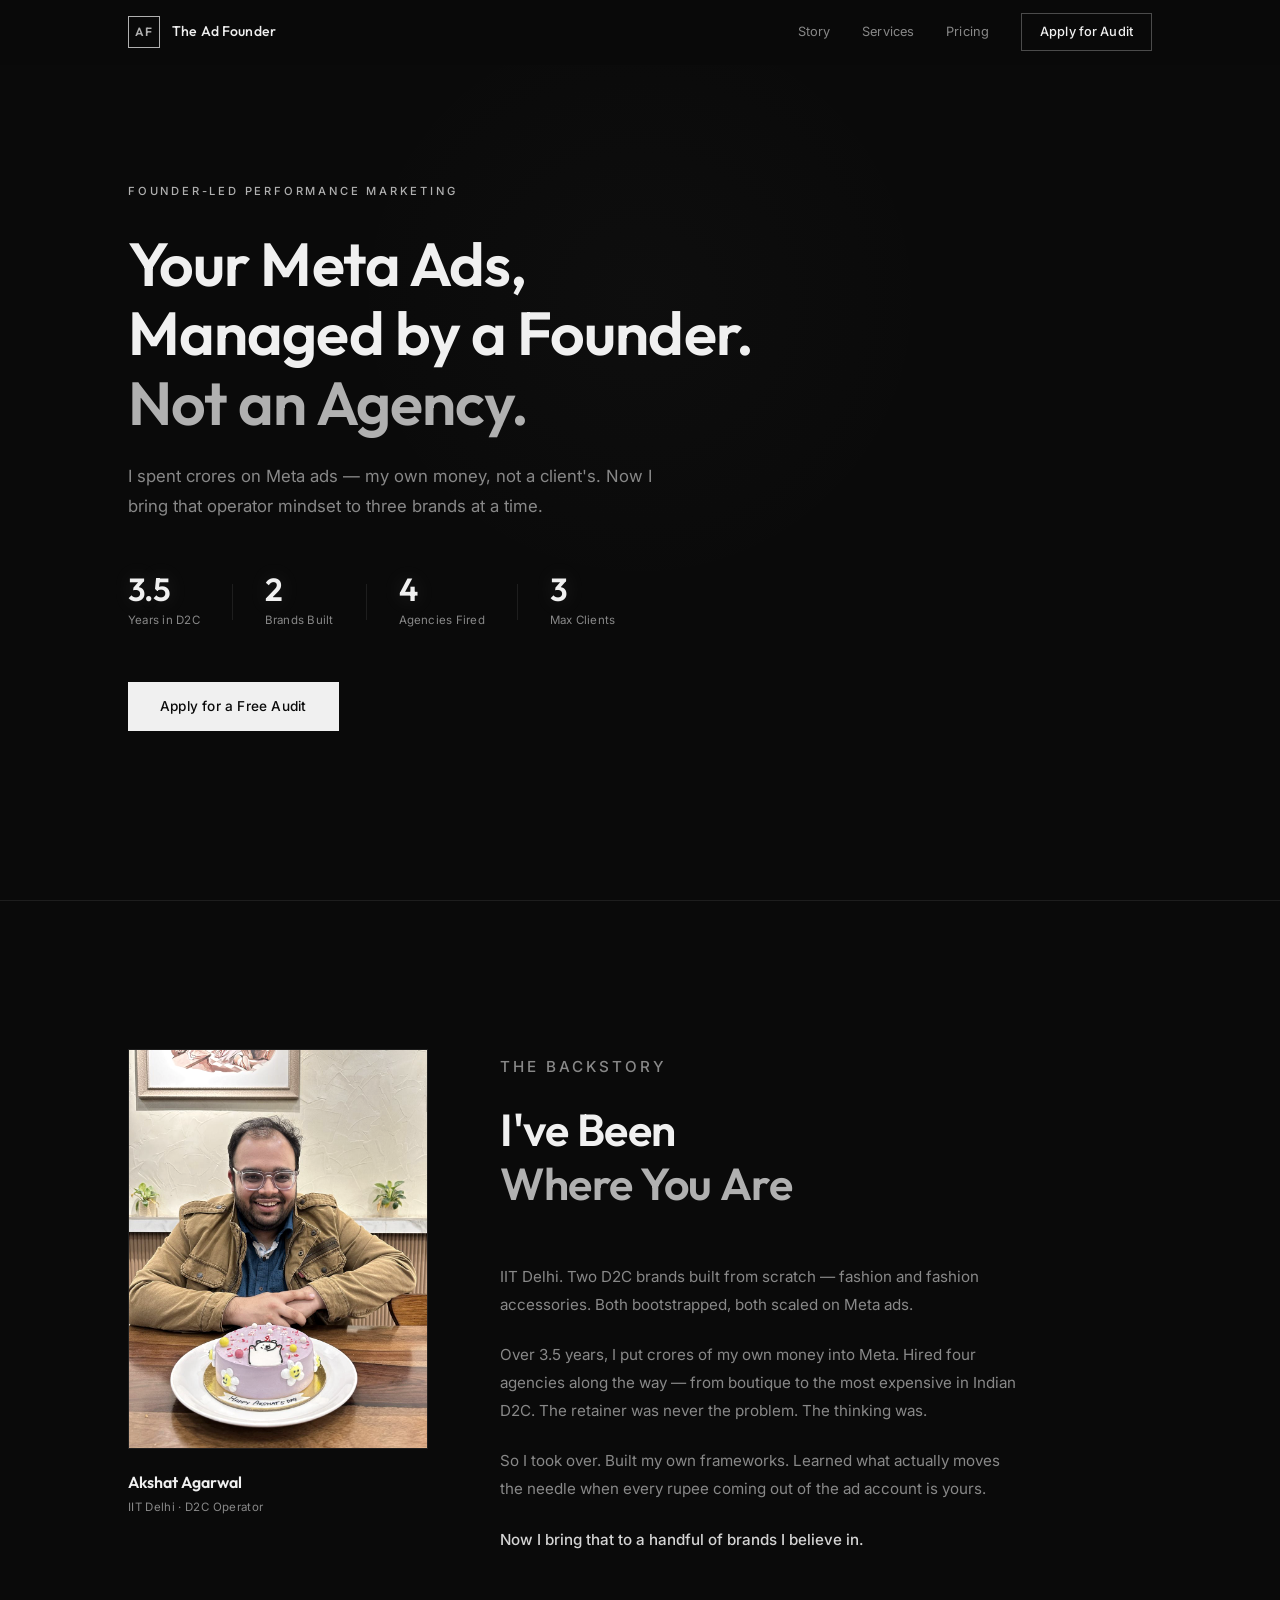
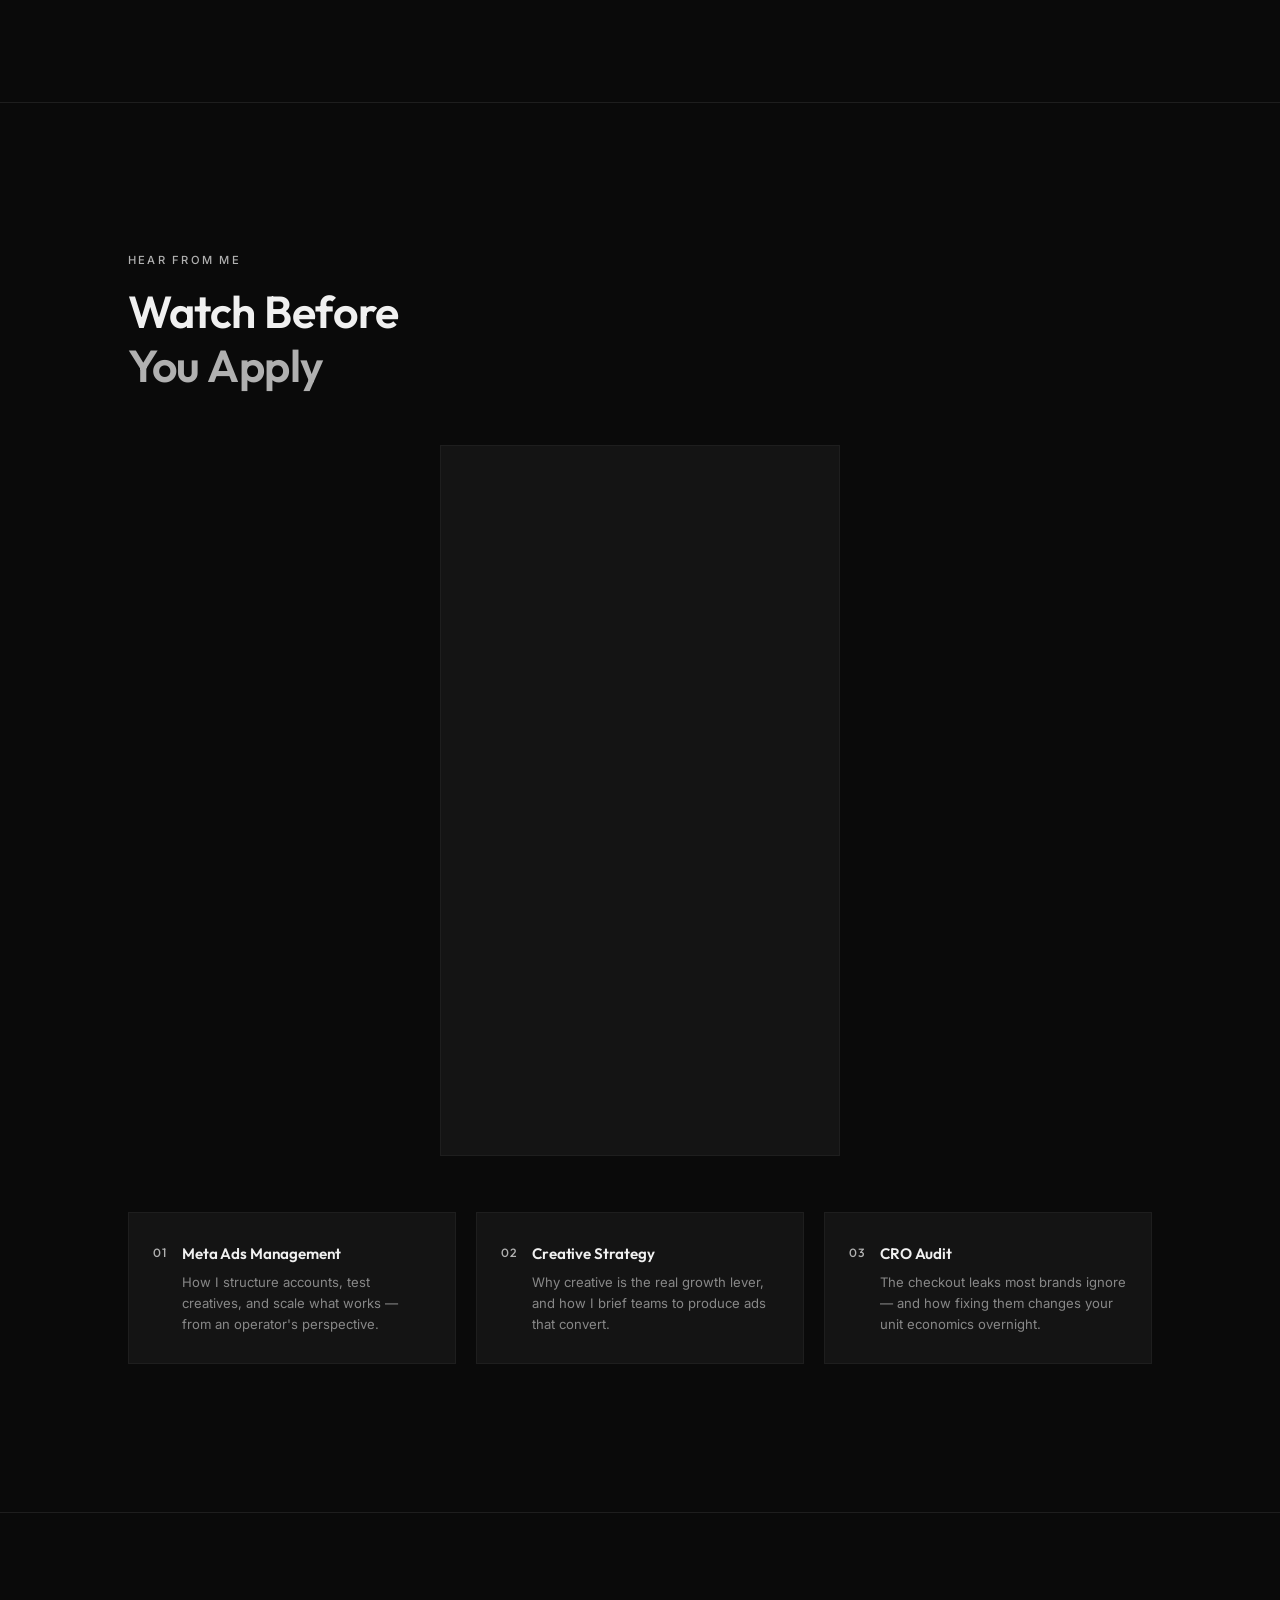
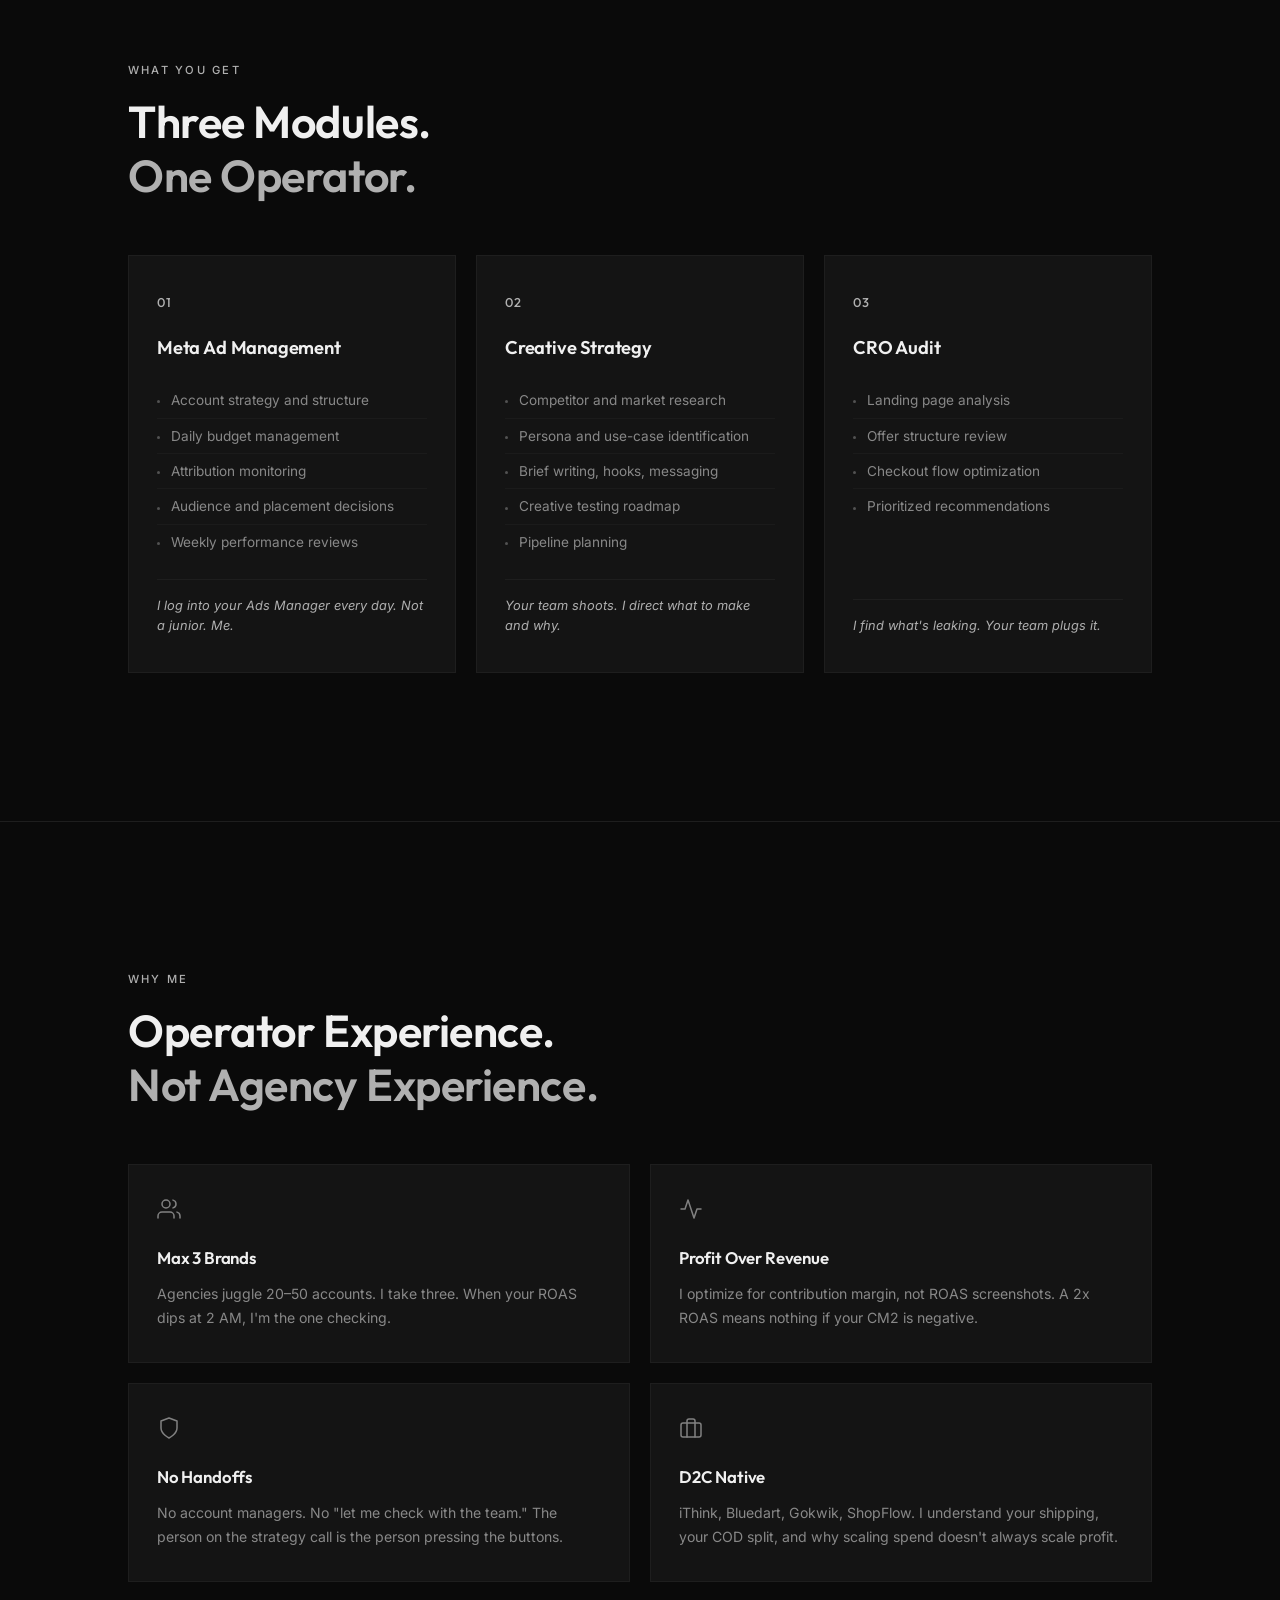
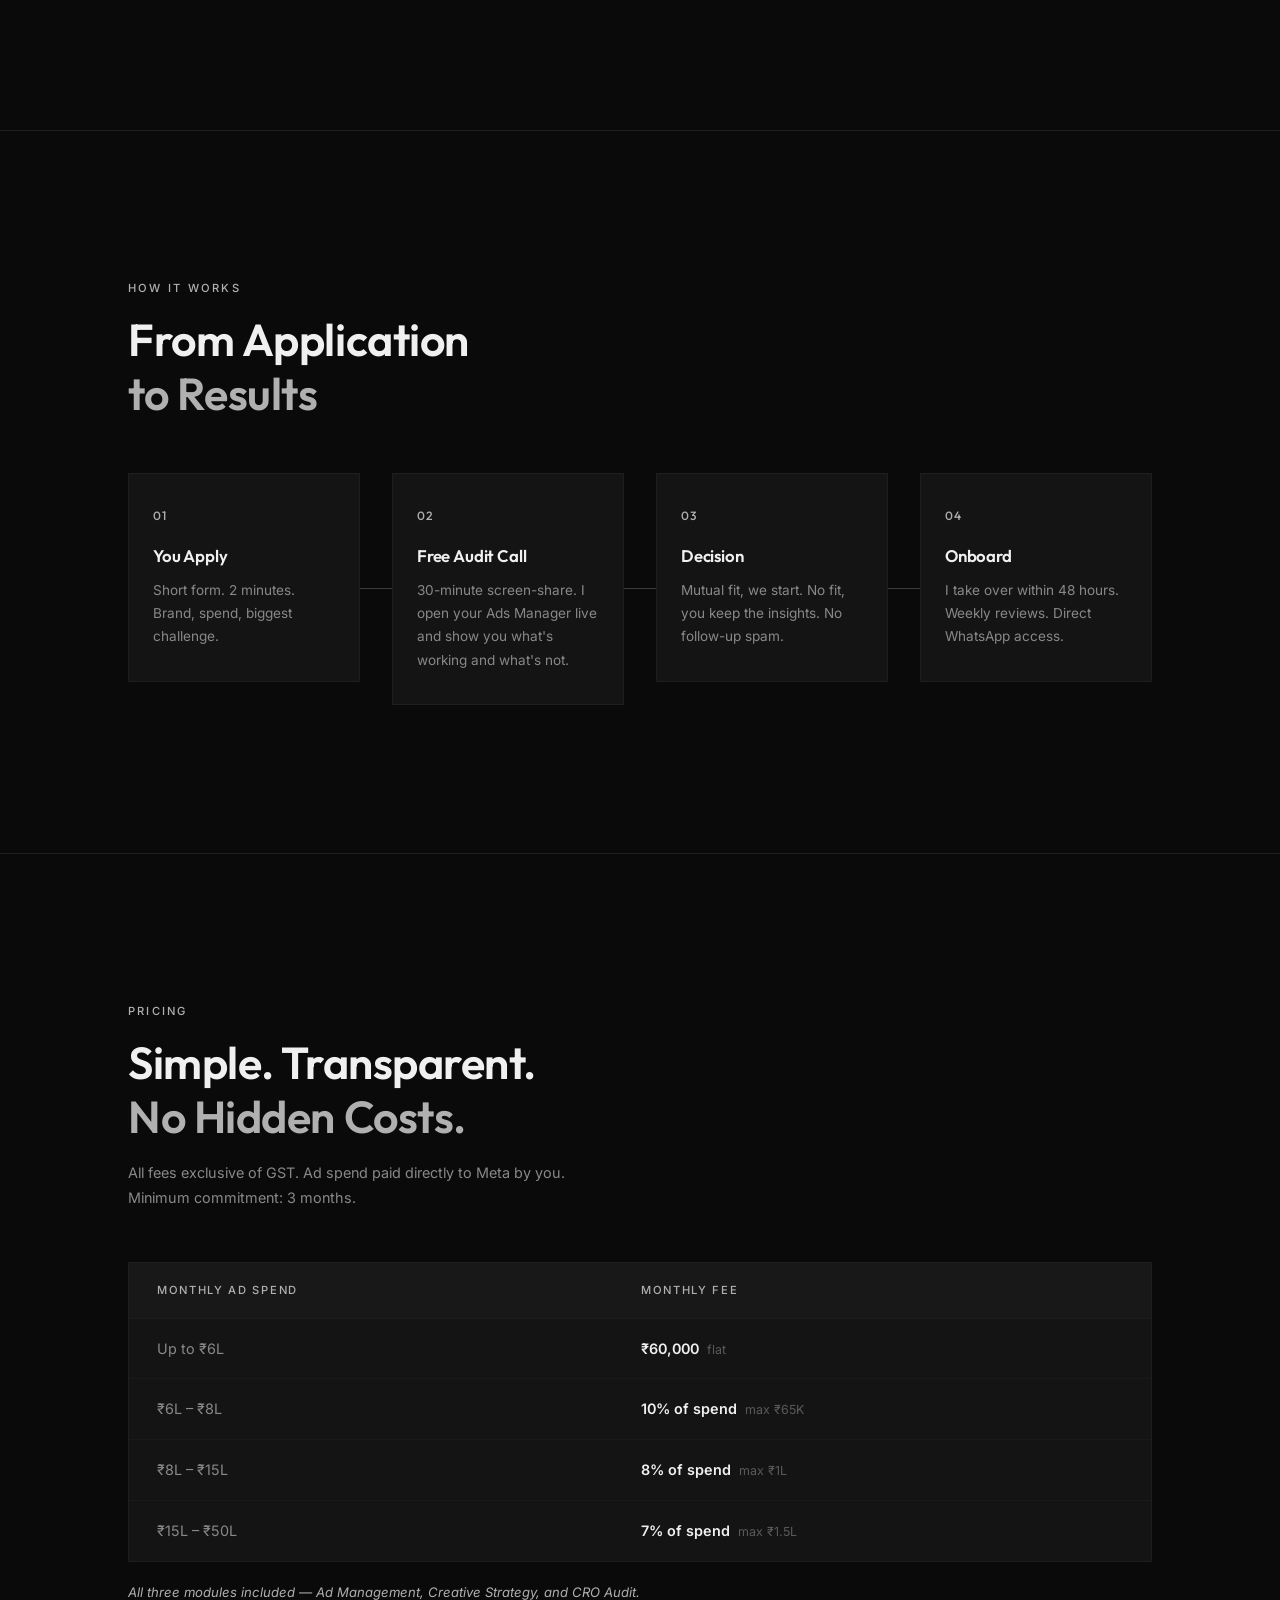
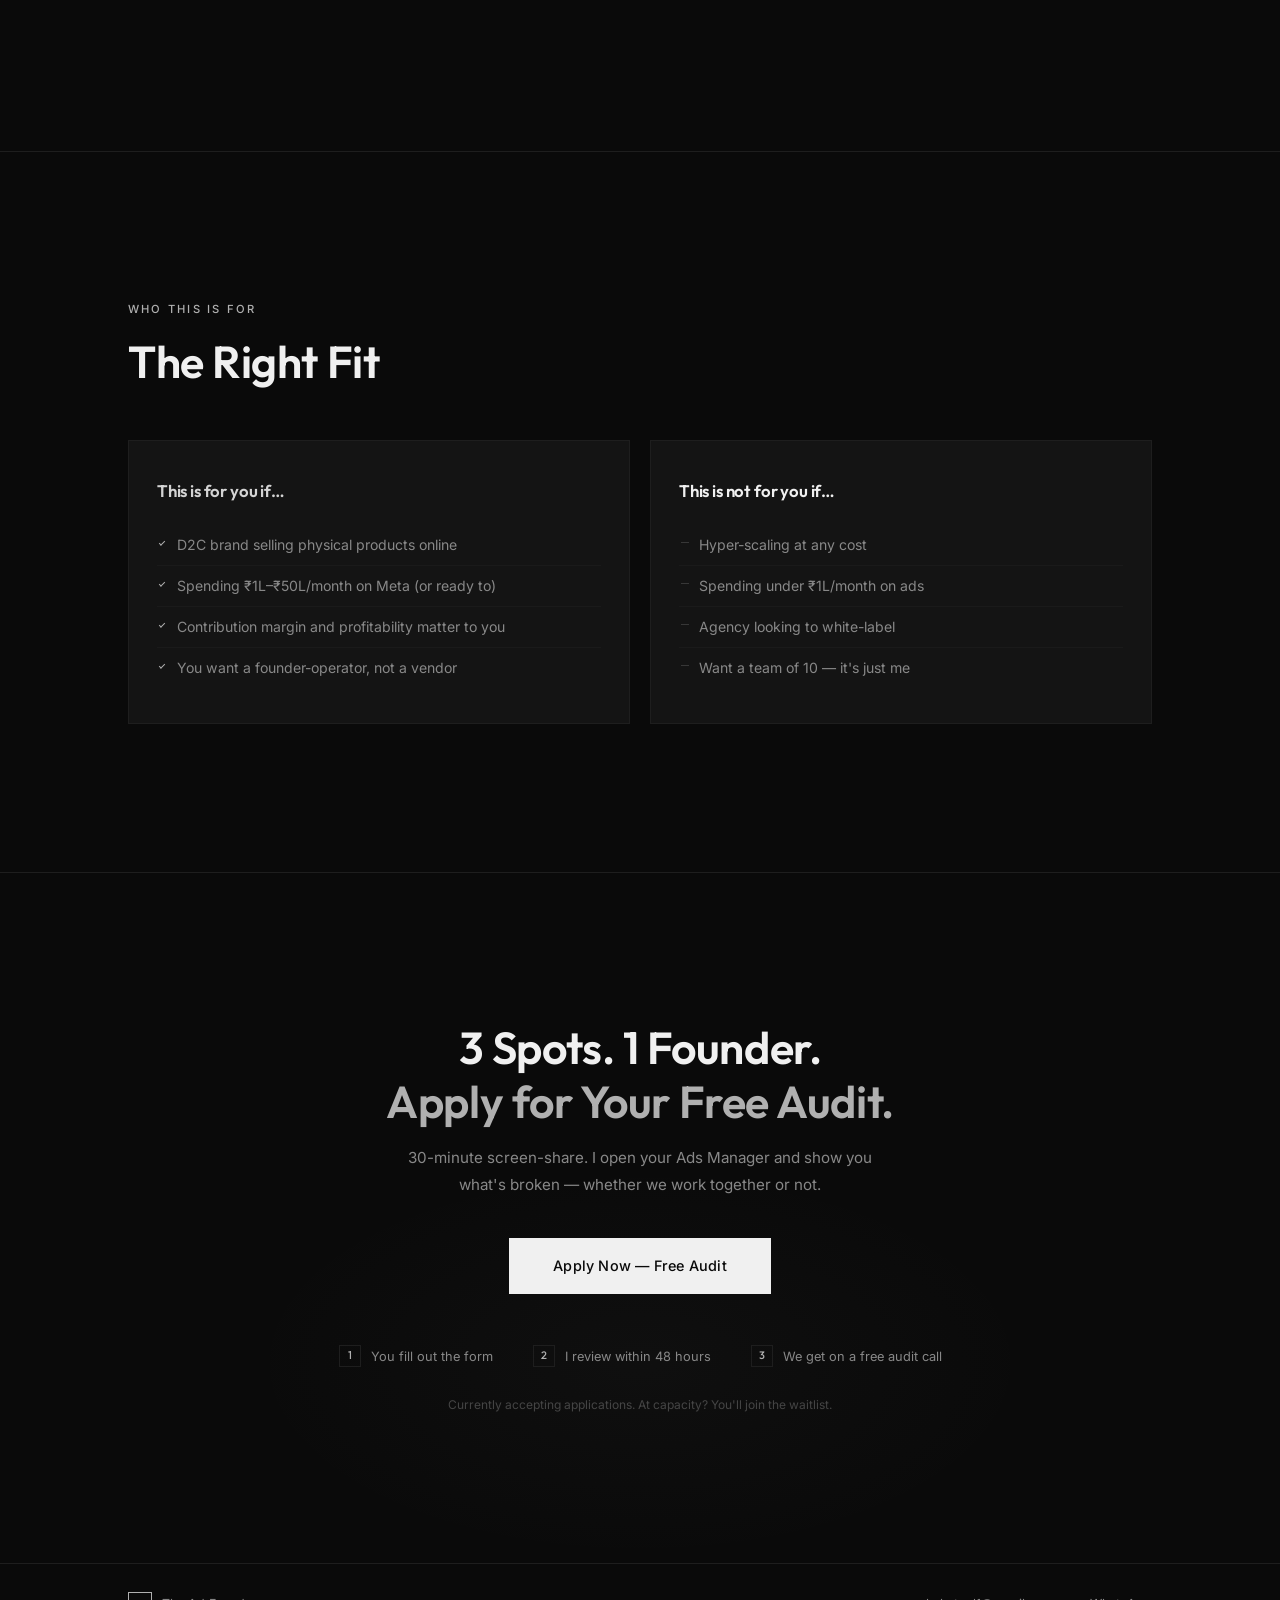
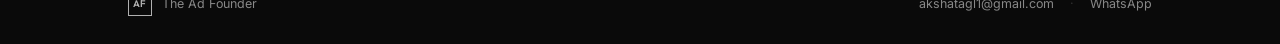
==== index.html @ 5507fa5b "Add founder video embed and move video section after founder story YouTube Shorts embed replaces pla" ====
<!DOCTYPE html>
<html lang="en">
<head>
    <meta charset="UTF-8">
    <meta name="viewport" content="width=device-width, initial-scale=1.0">
    <title>The Ad Founder — Founder-Led Performance Marketing</title>
    <meta name="description" content="Meta ads managed by a D2C founder who's spent crores of his own money — not an agency. Max 3 brands. Full attention.">
    <link rel="preconnect" href="https://fonts.googleapis.com">
    <link rel="preconnect" href="https://fonts.gstatic.com" crossorigin>
    <link href="https://fonts.googleapis.com/css2?family=Inter:wght@300;400;500;600;700&family=Outfit:wght@300;400;500;600;700&display=swap" rel="stylesheet">
    <link rel="stylesheet" href="style.css">
</head>
<body>

    <!-- Navigation -->
    <nav class="nav" id="nav">
        <div class="nav-container">
            <a href="#" class="nav-logo">
                <span class="logo-af">AF</span>
                <span class="logo-text">The Ad Founder</span>
            </a>
            <div class="nav-links" id="nav-links">
                <a href="#founder">Story</a>
                <a href="#services">Services</a>
                <a href="#pricing">Pricing</a>
                <a href="https://forms.gle/MNntNhFyDYdtLobb8" target="_blank" class="nav-cta">Apply for Audit</a>
            </div>
            <button class="nav-toggle" id="nav-toggle" aria-label="Toggle menu">
                <span></span>
                <span></span>
                <span></span>
            </button>
        </div>
    </nav>

    <!-- Hero -->
    <section class="hero">
        <div class="hero-container">
            <p class="hero-tag">Founder-Led Performance Marketing</p>
            <h1 class="hero-title">
                <span class="hero-line">Your Meta Ads,</span><br>
                <span class="hero-line">Managed by a Founder.</span><br>
                <span class="hero-line"><span class="text-silver">Not an Agency.</span></span>
            </h1>
            <p class="hero-sub">I spent crores on Meta ads — my own money, not a client's. Now I bring that operator mindset to three brands at a time.</p>
            <div class="hero-stats">
                <div class="stat">
                    <span class="stat-number">3.5</span>
                    <span class="stat-label">Years in D2C</span>
                </div>
                <div class="stat-divider"></div>
                <div class="stat">
                    <span class="stat-number">2</span>
                    <span class="stat-label">Brands Built</span>
                </div>
                <div class="stat-divider"></div>
                <div class="stat">
                    <span class="stat-number">4</span>
                    <span class="stat-label">Agencies Fired</span>
                </div>
                <div class="stat-divider"></div>
                <div class="stat">
                    <span class="stat-number">3</span>
                    <span class="stat-label">Max Clients</span>
                </div>
            </div>
            <a href="https://forms.gle/MNntNhFyDYdtLobb8" target="_blank" class="btn btn-primary">Apply for a Free Audit</a>
        </div>
    </section>

    <!-- Founder -->
    <section class="founder" id="founder">
        <div class="container">
            <div class="founder-grid">
                <div class="founder-photo-wrap">
                    <div class="founder-photo">
                        <img src="founder.jpg" alt="Akshat Agarwal — The Ad Founder">
                    </div>
                    <div class="founder-name-card">
                        <span class="founder-name">Akshat Agarwal</span>
                        <span class="founder-label">IIT Delhi &middot; D2C Operator</span>
                    </div>
                </div>
                <div class="founder-text">
                    <p class="section-tag">The Backstory</p>
                    <h2 class="section-title">I've Been<br><span class="text-silver">Where You Are</span></h2>
                    <p>IIT Delhi. Two D2C brands built from scratch — fashion and fashion accessories. Both bootstrapped, both scaled on Meta ads.</p>
                    <p>Over 3.5 years, I put crores of my own money into Meta. Hired four agencies along the way — from boutique to the most expensive in Indian D2C. The retainer was never the problem. The thinking was.</p>
                    <p>So I took over. Built my own frameworks. Learned what actually moves the needle when every rupee coming out of the ad account is yours.</p>
                    <p class="founder-closing">Now I bring that to a handful of brands I believe in.</p>
                </div>
            </div>
        </div>
    </section>

    <!-- Video -->
    <section class="video" id="video">
        <div class="container">
            <p class="section-tag">Hear From Me</p>
            <h2 class="section-title">Watch Before<br><span class="text-silver">You Apply</span></h2>
            <div class="video-wrap">
                <div class="video-embed">
                    <iframe src="https://www.youtube.com/embed/-I9a1yEEyqU" title="How I Manage Meta Ads for D2C Brands — The Ad Founder" frameborder="0" allow="accelerometer; autoplay; clipboard-write; encrypted-media; gyroscope; picture-in-picture" allowfullscreen></iframe>
                </div>
            </div>
            <div class="video-levers">
                <div class="video-lever">
                    <span class="video-lever-num">01</span>
                    <div>
                        <h3>Meta Ads Management</h3>
                        <p>How I structure accounts, test creatives, and scale what works — from an operator's perspective.</p>
                    </div>
                </div>
                <div class="video-lever">
                    <span class="video-lever-num">02</span>
                    <div>
                        <h3>Creative Strategy</h3>
                        <p>Why creative is the real growth lever, and how I brief teams to produce ads that convert.</p>
                    </div>
                </div>
                <div class="video-lever">
                    <span class="video-lever-num">03</span>
                    <div>
                        <h3>CRO Audit</h3>
                        <p>The checkout leaks most brands ignore — and how fixing them changes your unit economics overnight.</p>
                    </div>
                </div>
            </div>
        </div>
    </section>

    <!-- Services -->
    <section class="services" id="services">
        <div class="container">
            <p class="section-tag">What You Get</p>
            <h2 class="section-title">Three Modules.<br><span class="text-silver">One Operator.</span></h2>
            <div class="services-grid">
                <div class="service-card">
                    <div class="service-num">01</div>
                    <h3 class="service-title">Meta Ad Management</h3>
                    <ul class="service-list">
                        <li>Account strategy and structure</li>
                        <li>Daily budget management</li>
                        <li>Attribution monitoring</li>
                        <li>Audience and placement decisions</li>
                        <li>Weekly performance reviews</li>
                    </ul>
                    <p class="service-note">I log into your Ads Manager every day. Not a junior. Me.</p>
                </div>
                <div class="service-card">
                    <div class="service-num">02</div>
                    <h3 class="service-title">Creative Strategy</h3>
                    <ul class="service-list">
                        <li>Competitor and market research</li>
                        <li>Persona and use-case identification</li>
                        <li>Brief writing, hooks, messaging</li>
                        <li>Creative testing roadmap</li>
                        <li>Pipeline planning</li>
                    </ul>
                    <p class="service-note">Your team shoots. I direct what to make and why.</p>
                </div>
                <div class="service-card">
                    <div class="service-num">03</div>
                    <h3 class="service-title">CRO Audit</h3>
                    <ul class="service-list">
                        <li>Landing page analysis</li>
                        <li>Offer structure review</li>
                        <li>Checkout flow optimization</li>
                        <li>Prioritized recommendations</li>
                    </ul>
                    <p class="service-note">I find what's leaking. Your team plugs it.</p>
                </div>
            </div>
        </div>
    </section>

    <!-- Why Me -->
    <section class="why" id="why">
        <div class="container">
            <p class="section-tag">Why Me</p>
            <h2 class="section-title">Operator Experience.<br><span class="text-silver">Not Agency Experience.</span></h2>
            <div class="why-grid">
                <div class="why-card">
                    <div class="why-icon">
                        <svg width="24" height="24" viewBox="0 0 24 24" fill="none" stroke="currentColor" stroke-width="1.5" stroke-linecap="round" stroke-linejoin="round"><path d="M17 21v-2a4 4 0 0 0-4-4H5a4 4 0 0 0-4 4v2"/><circle cx="9" cy="7" r="4"/><path d="M23 21v-2a4 4 0 0 0-3-3.87"/><path d="M16 3.13a4 4 0 0 1 0 7.75"/></svg>
                    </div>
                    <h3>Max 3 Brands</h3>
                    <p>Agencies juggle 20&ndash;50 accounts. I take three. When your ROAS dips at 2 AM, I'm the one checking.</p>
                </div>
                <div class="why-card">
                    <div class="why-icon">
                        <svg width="24" height="24" viewBox="0 0 24 24" fill="none" stroke="currentColor" stroke-width="1.5" stroke-linecap="round" stroke-linejoin="round"><polyline points="22 12 18 12 15 21 9 3 6 12 2 12"/></svg>
                    </div>
                    <h3>Profit Over Revenue</h3>
                    <p>I optimize for contribution margin, not ROAS screenshots. A 2x ROAS means nothing if your CM2 is negative.</p>
                </div>
                <div class="why-card">
                    <div class="why-icon">
                        <svg width="24" height="24" viewBox="0 0 24 24" fill="none" stroke="currentColor" stroke-width="1.5" stroke-linecap="round" stroke-linejoin="round"><path d="M12 22s8-4 8-10V5l-8-3-8 3v7c0 6 8 10 8 10z"/></svg>
                    </div>
                    <h3>No Handoffs</h3>
                    <p>No account managers. No "let me check with the team." The person on the strategy call is the person pressing the buttons.</p>
                </div>
                <div class="why-card">
                    <div class="why-icon">
                        <svg width="24" height="24" viewBox="0 0 24 24" fill="none" stroke="currentColor" stroke-width="1.5" stroke-linecap="round" stroke-linejoin="round"><rect x="2" y="7" width="20" height="14" rx="2" ry="2"/><path d="M16 21V5a2 2 0 0 0-2-2h-4a2 2 0 0 0-2 2v16"/></svg>
                    </div>
                    <h3>D2C Native</h3>
                    <p>iThink, Bluedart, Gokwik, ShopFlow. I understand your shipping, your COD split, and why scaling spend doesn't always scale profit.</p>
                </div>
            </div>
        </div>
    </section>

    <!-- Process -->
    <section class="process" id="process">
        <div class="container">
            <p class="section-tag">How It Works</p>
            <h2 class="section-title">From Application<br><span class="text-silver">to Results</span></h2>
            <div class="process-grid">
                <div class="process-step">
                    <div class="process-num">01</div>
                    <h3>You Apply</h3>
                    <p>Short form. 2 minutes. Brand, spend, biggest challenge.</p>
                </div>
                <div class="process-connector"></div>
                <div class="process-step">
                    <div class="process-num">02</div>
                    <h3>Free Audit Call</h3>
                    <p>30-minute screen-share. I open your Ads Manager live and show you what's working and what's not.</p>
                </div>
                <div class="process-connector"></div>
                <div class="process-step">
                    <div class="process-num">03</div>
                    <h3>Decision</h3>
                    <p>Mutual fit, we start. No fit, you keep the insights. No follow-up spam.</p>
                </div>
                <div class="process-connector"></div>
                <div class="process-step">
                    <div class="process-num">04</div>
                    <h3>Onboard</h3>
                    <p>I take over within 48 hours. Weekly reviews. Direct WhatsApp access.</p>
                </div>
            </div>
        </div>
    </section>

    <!-- Pricing -->
    <section class="pricing" id="pricing">
        <div class="container">
            <p class="section-tag">Pricing</p>
            <h2 class="section-title">Simple. Transparent.<br><span class="text-silver">No Hidden Costs.</span></h2>
            <p class="pricing-sub">All fees exclusive of GST. Ad spend paid directly to Meta by you.<br>Minimum commitment: 3 months.</p>
            <div class="pricing-table-wrap">
                <table class="pricing-table">
                    <thead>
                        <tr>
                            <th>Monthly Ad Spend</th>
                            <th>Monthly Fee</th>
                        </tr>
                    </thead>
                    <tbody>
                        <tr>
                            <td>Up to &#8377;6L</td>
                            <td><strong>&#8377;60,000</strong> <span class="fee-note">flat</span></td>
                        </tr>
                        <tr>
                            <td>&#8377;6L &ndash; &#8377;8L</td>
                            <td><strong>10% of spend</strong> <span class="fee-note">max &#8377;65K</span></td>
                        </tr>
                        <tr>
                            <td>&#8377;8L &ndash; &#8377;15L</td>
                            <td><strong>8% of spend</strong> <span class="fee-note">max &#8377;1L</span></td>
                        </tr>
                        <tr>
                            <td>&#8377;15L &ndash; &#8377;50L</td>
                            <td><strong>7% of spend</strong> <span class="fee-note">max &#8377;1.5L</span></td>
                        </tr>
                    </tbody>
                </table>
            </div>
            <p class="pricing-includes">All three modules included — Ad Management, Creative Strategy, and CRO Audit.</p>
        </div>
    </section>

    <!-- Fit -->
    <section class="fit" id="fit">
        <div class="container">
            <p class="section-tag">Who This Is For</p>
            <h2 class="section-title">The Right Fit</h2>
            <div class="fit-grid">
                <div class="fit-col fit-yes">
                    <h3 class="fit-heading">This is for you if&hellip;</h3>
                    <ul>
                        <li>D2C brand selling physical products online</li>
                        <li>Spending &#8377;1L&ndash;&#8377;50L/month on Meta (or ready to)</li>
                        <li>Contribution margin and profitability matter to you</li>
                        <li>You want a founder-operator, not a vendor</li>
                    </ul>
                </div>
                <div class="fit-col fit-no">
                    <h3 class="fit-heading">This is not for you if&hellip;</h3>
                    <ul>
                        <li>Hyper-scaling at any cost</li>
                        <li>Spending under &#8377;1L/month on ads</li>
                        <li>Agency looking to white-label</li>
                        <li>Want a team of 10 — it's just me</li>
                    </ul>
                </div>
            </div>
        </div>
    </section>

    <!-- CTA -->
    <section class="cta" id="cta">
        <div class="container">
            <h2 class="cta-title">3 Spots. 1 Founder.<br><span class="text-silver">Apply for Your Free Audit.</span></h2>
            <p class="cta-sub">30-minute screen-share. I open your Ads Manager and show you what's broken — whether we work together or not.</p>
            <a href="https://forms.gle/MNntNhFyDYdtLobb8" target="_blank" class="btn btn-primary btn-large" id="form-link">Apply Now — Free Audit</a>
            <div class="cta-steps">
                <div class="cta-step">
                    <span class="cta-step-num">1</span>
                    <span>You fill out the form</span>
                </div>
                <div class="cta-step">
                    <span class="cta-step-num">2</span>
                    <span>I review within 48 hours</span>
                </div>
                <div class="cta-step">
                    <span class="cta-step-num">3</span>
                    <span>We get on a free audit call</span>
                </div>
            </div>
            <p class="cta-note">Currently accepting applications. At capacity? You'll join the waitlist.</p>
        </div>
    </section>

    <!-- Footer -->
    <footer class="footer">
        <div class="container footer-inner">
            <div class="footer-left">
                <span class="logo-af logo-af-sm">AF</span>
                <span class="footer-brand">The Ad Founder</span>
            </div>
            <div class="footer-right">
                <a href="mailto:akshatagl1@gmail.com">akshatagl1@gmail.com</a>
                <span class="footer-divider">&middot;</span>
                <a href="https://wa.me/919910093404">WhatsApp</a>
            </div>
        </div>
    </footer>

    <script src="script.js"></script>
</body>
</html>
---- style.css ----
/* ===== RESET & BASE ===== */
*, *::before, *::after {
    margin: 0;
    padding: 0;
    box-sizing: border-box;
}

:root {
    --black: #0a0a0a;
    --black-light: #111111;
    --black-card: #141414;
    --black-border: #1e1e1e;
    --silver: #b0b0b0;
    --silver-light: #d4d4d4;
    --white: #f0f0f0;
    --white-muted: #888888;
    --font-body: 'Inter', -apple-system, BlinkMacSystemFont, sans-serif;
    --font-display: 'Outfit', 'Inter', sans-serif;
}

html {
    scroll-behavior: smooth;
    -webkit-font-smoothing: antialiased;
    -moz-osx-font-smoothing: grayscale;
    overflow-x: hidden;
}

body {
    font-family: var(--font-body);
    background: var(--black);
    color: var(--white);
    line-height: 1.65;
    overflow-x: hidden;
}

a {
    color: inherit;
    text-decoration: none;
}

ul {
    list-style: none;
}

img {
    max-width: 100%;
    display: block;
}

.container {
    max-width: 1080px;
    margin: 0 auto;
    padding: 0 28px;
}

.text-silver {
    color: var(--silver);
}

/* ===== TYPOGRAPHY ===== */
.section-tag {
    font-family: var(--font-body);
    font-size: 0.7rem;
    font-weight: 500;
    letter-spacing: 0.2em;
    text-transform: uppercase;
    color: var(--silver);
    margin-bottom: 16px;
}

.section-title {
    font-family: var(--font-display);
    font-size: clamp(1.85rem, 4.5vw, 2.8rem);
    font-weight: 600;
    line-height: 1.2;
    letter-spacing: -0.01em;
    margin-bottom: 52px;
    color: var(--white);
    overflow-wrap: break-word;
}

.section-title br {
    display: none;
}

@media (min-width: 769px) {
    .section-title br {
        display: block;
    }
}

/* ===== NAVIGATION ===== */
.nav {
    position: fixed;
    top: 0;
    left: 0;
    right: 0;
    z-index: 1000;
    background: rgba(10, 10, 10, 0.85);
    backdrop-filter: blur(24px);
    -webkit-backdrop-filter: blur(24px);
    border-bottom: 1px solid transparent;
    transition: border-color 0.3s ease;
}

.nav.scrolled {
    border-bottom-color: var(--black-border);
}

.nav-container {
    max-width: 1080px;
    margin: 0 auto;
    padding: 0 28px;
    height: 64px;
    display: flex;
    align-items: center;
    justify-content: space-between;
}

.nav-logo {
    display: flex;
    align-items: center;
    gap: 12px;
}

.logo-af {
    display: inline-flex;
    align-items: center;
    justify-content: center;
    width: 32px;
    height: 32px;
    border: 1px solid var(--silver);
    font-family: var(--font-display);
    font-size: 0.75rem;
    font-weight: 600;
    letter-spacing: 0.05em;
    color: var(--silver);
}

.logo-text {
    font-family: var(--font-display);
    font-size: 0.88rem;
    font-weight: 500;
    letter-spacing: 0.01em;
    color: var(--white);
}

.nav-links {
    display: flex;
    align-items: center;
    gap: 32px;
}

.nav-links a {
    font-size: 0.8rem;
    font-weight: 400;
    color: var(--white-muted);
    transition: color 0.2s ease;
    letter-spacing: 0.01em;
}

.nav-links a:hover {
    color: var(--white);
}

.nav-cta {
    padding: 7px 18px !important;
    border: 1px solid rgba(176, 176, 176, 0.4);
    color: var(--white) !important;
    font-weight: 500 !important;
    transition: all 0.2s ease !important;
}

.nav-cta:hover {
    background: var(--white);
    color: var(--black) !important;
    border-color: var(--white) !important;
}

.nav-toggle {
    display: none;
    flex-direction: column;
    gap: 5px;
    background: none;
    border: none;
    cursor: pointer;
    padding: 4px;
}

.nav-toggle span {
    display: block;
    width: 20px;
    height: 1.5px;
    background: var(--white);
    transition: all 0.3s ease;
}

/* ===== HERO ===== */
.hero {
    min-height: 100vh;
    display: flex;
    align-items: center;
    padding: 120px 0 100px;
    position: relative;
}

.hero::before {
    content: '';
    position: absolute;
    top: 0;
    left: 50%;
    transform: translateX(-50%);
    width: 600px;
    height: 600px;
    background: radial-gradient(circle, rgba(176, 176, 176, 0.025) 0%, transparent 70%);
    pointer-events: none;
}

.hero::after {
    content: '';
    position: absolute;
    top: var(--glow-y, -200px);
    left: var(--glow-x, -200px);
    width: 400px;
    height: 400px;
    background: radial-gradient(circle, rgba(176, 176, 176, 0.04) 0%, transparent 60%);
    transform: translate(-50%, -50%);
    pointer-events: none;
    transition: opacity 0.3s ease;
    opacity: 0.6;
}

.hero-container {
    width: 100%;
    max-width: 1080px;
    margin: 0 auto;
    padding: 0 28px;
}

.hero-tag {
    font-family: var(--font-body);
    font-size: 0.7rem;
    font-weight: 500;
    letter-spacing: 0.25em;
    text-transform: uppercase;
    color: var(--silver);
    margin-bottom: 28px;
}

.hero-title {
    font-family: var(--font-display);
    font-size: clamp(2.2rem, 5.5vw, 3.8rem);
    font-weight: 600;
    line-height: 1.15;
    letter-spacing: -0.015em;
    margin-bottom: 24px;
    color: var(--white);
    overflow-wrap: break-word;
}

.hero-title br {
    display: none;
}

@media (min-width: 769px) {
    .hero-title br {
        display: block;
    }
}

.hero-sub {
    font-size: 1.05rem;
    line-height: 1.75;
    color: var(--white-muted);
    max-width: 540px;
    width: 100%;
    margin-bottom: 52px;
    overflow-wrap: break-word;
}

.hero-stats {
    display: flex;
    align-items: center;
    gap: 32px;
    margin-bottom: 52px;
    flex-wrap: wrap;
}

.stat {
    display: flex;
    flex-direction: column;
}

.stat-number {
    font-family: var(--font-display);
    font-size: 2rem;
    font-weight: 600;
    color: var(--silver-light);
    line-height: 1;
    letter-spacing: -0.02em;
}

.stat-label {
    font-size: 0.72rem;
    color: var(--white-muted);
    margin-top: 6px;
    letter-spacing: 0.02em;
}

.stat-divider {
    width: 1px;
    height: 36px;
    background: var(--black-border);
}

/* ===== BUTTONS ===== */
.btn {
    display: inline-block;
    font-family: var(--font-body);
    font-size: 0.85rem;
    font-weight: 500;
    letter-spacing: 0.015em;
    cursor: pointer;
    transition: all 0.25s ease;
}

.btn-primary {
    padding: 13px 32px;
    background: var(--white);
    color: var(--black);
    border: none;
}

.btn-primary:hover {
    background: var(--silver-light);
    transform: translateY(-1px);
}

.btn-large {
    padding: 16px 44px;
    font-size: 0.9rem;
}

/* ===== FOUNDER ===== */
.founder {
    padding: 148px 0;
    border-top: 1px solid var(--black-border);
}

.founder-grid {
    display: grid;
    grid-template-columns: 300px 1fr;
    gap: 72px;
    align-items: start;
}

.founder-photo-wrap {
    position: sticky;
    top: 96px;
}

.founder-photo {
    width: 100%;
    aspect-ratio: 3 / 4;
    overflow: hidden;
    border: 1px solid var(--black-border);
    background: var(--black-card);
}

.founder-photo img {
    width: 100%;
    height: 100%;
    object-fit: cover;
    object-position: center top;
    filter: grayscale(30%) contrast(1.05);
}

.founder-name-card {
    margin-top: 20px;
    display: flex;
    flex-direction: column;
    gap: 3px;
}

.founder-name {
    font-family: var(--font-display);
    font-size: 1rem;
    font-weight: 600;
    color: var(--white);
}

.founder-label {
    font-size: 0.72rem;
    color: var(--white-muted);
    letter-spacing: 0.03em;
}

.founder-text {
    padding-top: 4px;
}

.founder-text p {
    font-size: 0.95rem;
    color: var(--white-muted);
    line-height: 1.85;
    margin-bottom: 22px;
    max-width: 520px;
}

.founder-text p:last-of-type {
    margin-bottom: 0;
}

.founder-closing {
    color: var(--silver-light) !important;
    font-weight: 500;
}

/* ===== SERVICES ===== */
.services {
    padding: 148px 0;
    border-top: 1px solid var(--black-border);
}

.services-grid {
    display: grid;
    grid-template-columns: repeat(3, 1fr);
    gap: 20px;
}

.service-card {
    padding: 36px 28px;
    border: 1px solid var(--black-border);
    background: var(--black-card);
    transition: border-color 0.3s ease;
    display: flex;
    flex-direction: column;
}

.service-card:hover {
    border-color: rgba(176, 176, 176, 0.2);
}

.service-num {
    font-family: var(--font-display);
    font-size: 0.8rem;
    font-weight: 500;
    color: var(--silver);
    margin-bottom: 20px;
    letter-spacing: 0.05em;
}

.service-title {
    font-family: var(--font-display);
    font-size: 1.15rem;
    font-weight: 600;
    margin-bottom: 20px;
    color: var(--white);
    letter-spacing: -0.01em;
}

.service-list {
    flex: 1;
    margin-bottom: 20px;
}

.service-list li {
    font-size: 0.85rem;
    color: var(--white-muted);
    padding: 7px 0;
    border-bottom: 1px solid rgba(255, 255, 255, 0.03);
    padding-left: 14px;
    position: relative;
    line-height: 1.5;
}

.service-list li::before {
    content: '';
    position: absolute;
    left: 0;
    top: 50%;
    width: 3px;
    height: 3px;
    border-radius: 50%;
    background: var(--silver);
    opacity: 0.4;
}

.service-list li:last-child {
    border-bottom: none;
}

.service-note {
    font-size: 0.8rem;
    color: var(--silver);
    font-style: italic;
    padding-top: 16px;
    border-top: 1px solid var(--black-border);
    line-height: 1.55;
}

/* ===== WHY ME ===== */
.why {
    padding: 148px 0;
    border-top: 1px solid var(--black-border);
}

.why-grid {
    display: grid;
    grid-template-columns: 1fr 1fr;
    gap: 20px;
}

.why-card {
    padding: 32px 28px;
    border: 1px solid var(--black-border);
    background: var(--black-card);
    transition: border-color 0.3s ease;
}

.why-card:hover {
    border-color: rgba(176, 176, 176, 0.2);
}

.why-icon {
    color: var(--silver);
    margin-bottom: 16px;
    opacity: 0.7;
}

.why-card h3 {
    font-family: var(--font-display);
    font-size: 1.05rem;
    font-weight: 600;
    margin-bottom: 10px;
    color: var(--white);
    letter-spacing: -0.01em;
}

.why-card p {
    font-size: 0.88rem;
    color: var(--white-muted);
    line-height: 1.7;
}

/* ===== PROCESS ===== */
.process {
    padding: 148px 0;
    border-top: 1px solid var(--black-border);
}

.process-grid {
    display: grid;
    grid-template-columns: 1fr auto 1fr auto 1fr auto 1fr;
    gap: 0;
    align-items: start;
}

.process-step {
    padding: 32px 24px;
    border: 1px solid var(--black-border);
    background: var(--black-card);
    transition: border-color 0.3s ease;
}

.process-step:hover {
    border-color: rgba(176, 176, 176, 0.2);
}

.process-num {
    font-family: var(--font-display);
    font-size: 0.75rem;
    font-weight: 500;
    color: var(--silver);
    margin-bottom: 16px;
    letter-spacing: 0.05em;
}

.process-step h3 {
    font-family: var(--font-display);
    font-size: 1.05rem;
    font-weight: 600;
    margin-bottom: 10px;
    color: var(--white);
    letter-spacing: -0.01em;
}

.process-step p {
    font-size: 0.85rem;
    color: var(--white-muted);
    line-height: 1.7;
}

.process-connector {
    width: 32px;
    display: flex;
    align-items: center;
    justify-content: center;
    align-self: center;
    position: relative;
}

.process-connector::after {
    content: '';
    width: 100%;
    height: 1px;
    background: var(--silver);
    opacity: 0.3;
}

/* ===== PRICING ===== */
.pricing {
    padding: 148px 0;
    border-top: 1px solid var(--black-border);
}

.pricing-sub {
    font-size: 0.9rem;
    color: var(--white-muted);
    margin-top: -36px;
    margin-bottom: 52px;
    max-width: 560px;
    line-height: 1.75;
}

.pricing-table-wrap {
    border: 1px solid var(--black-border);
    background: var(--black-card);
    overflow: hidden;
    margin-bottom: 20px;
}

.pricing-table {
    width: 100%;
    border-collapse: collapse;
}

.pricing-table th {
    text-align: left;
    padding: 18px 28px;
    font-size: 0.7rem;
    font-weight: 500;
    letter-spacing: 0.15em;
    text-transform: uppercase;
    color: var(--silver);
    background: rgba(255, 255, 255, 0.015);
    border-bottom: 1px solid var(--black-border);
}

.pricing-table td {
    padding: 18px 28px;
    font-size: 0.9rem;
    color: var(--white-muted);
    border-bottom: 1px solid rgba(255, 255, 255, 0.025);
}

.pricing-table tr:last-child td {
    border-bottom: none;
}

.pricing-table td strong {
    color: var(--white);
    font-weight: 600;
}

.fee-note {
    font-size: 0.78rem;
    color: var(--white-muted);
    opacity: 0.6;
    margin-left: 4px;
}

.pricing-includes {
    font-size: 0.82rem;
    color: var(--silver);
    font-style: italic;
}

/* ===== FIT ===== */
.fit {
    padding: 148px 0;
    border-top: 1px solid var(--black-border);
}

.fit-grid {
    display: grid;
    grid-template-columns: 1fr 1fr;
    gap: 20px;
}

.fit-col {
    padding: 36px 28px;
    border: 1px solid var(--black-border);
    background: var(--black-card);
}

.fit-heading {
    font-family: var(--font-display);
    font-size: 1.05rem;
    font-weight: 600;
    margin-bottom: 20px;
    color: var(--white);
    letter-spacing: -0.01em;
}

.fit-yes .fit-heading {
    color: var(--silver-light);
}

.fit-col ul li {
    font-size: 0.88rem;
    color: var(--white-muted);
    padding: 9px 0;
    padding-left: 20px;
    position: relative;
    border-bottom: 1px solid rgba(255, 255, 255, 0.025);
    line-height: 1.55;
}

.fit-col ul li:last-child {
    border-bottom: none;
}

.fit-yes ul li::before {
    content: '';
    position: absolute;
    left: 2px;
    top: 16px;
    width: 6px;
    height: 3px;
    border-left: 1.5px solid var(--silver);
    border-bottom: 1.5px solid var(--silver);
    transform: rotate(-45deg);
}

.fit-no ul li::before {
    content: '';
    position: absolute;
    left: 2px;
    top: 17px;
    width: 8px;
    height: 1px;
    background: var(--white-muted);
    opacity: 0.3;
}

/* ===== VIDEO ===== */
.video {
    padding: 148px 0;
    border-top: 1px solid var(--black-border);
}

.video-wrap {
    margin-bottom: 56px;
    display: flex;
    justify-content: center;
}

.video-embed {
    width: 100%;
    max-width: 400px;
    aspect-ratio: 9 / 16;
    border: 1px solid var(--black-border);
    background: var(--black-card);
    overflow: hidden;
}

.video-embed iframe {
    width: 100%;
    height: 100%;
    display: block;
}

.video-levers {
    display: grid;
    grid-template-columns: repeat(3, 1fr);
    gap: 20px;
}

.video-lever {
    display: flex;
    gap: 16px;
    padding: 28px 24px;
    border: 1px solid var(--black-border);
    background: var(--black-card);
    transition: border-color 0.3s ease;
}

.video-lever:hover {
    border-color: rgba(176, 176, 176, 0.2);
}

.video-lever-num {
    font-family: var(--font-display);
    font-size: 0.75rem;
    font-weight: 500;
    color: var(--silver);
    letter-spacing: 0.05em;
    flex-shrink: 0;
    padding-top: 2px;
}

.video-lever h3 {
    font-family: var(--font-display);
    font-size: 0.95rem;
    font-weight: 600;
    color: var(--white);
    margin-bottom: 6px;
    letter-spacing: -0.01em;
}

.video-lever p {
    font-size: 0.82rem;
    color: var(--white-muted);
    line-height: 1.6;
}

/* ===== CTA ===== */
.cta {
    padding: 148px 0;
    text-align: center;
    border-top: 1px solid var(--black-border);
    position: relative;
}

.cta::before {
    content: '';
    position: absolute;
    bottom: 0;
    left: 50%;
    transform: translateX(-50%);
    width: 800px;
    height: 400px;
    background: radial-gradient(ellipse, rgba(176, 176, 176, 0.03) 0%, transparent 70%);
    pointer-events: none;
}

.cta-title {
    font-family: var(--font-display);
    font-size: clamp(1.85rem, 4.5vw, 2.8rem);
    font-weight: 600;
    line-height: 1.2;
    letter-spacing: -0.01em;
    margin-bottom: 16px;
    color: var(--white);
    overflow-wrap: break-word;
}

.cta-title br {
    display: none;
}

@media (min-width: 769px) {
    .cta-title br {
        display: block;
    }
}

.cta-sub {
    font-size: 0.95rem;
    color: var(--white-muted);
    max-width: 480px;
    margin: 0 auto 40px;
    line-height: 1.75;
}

.cta-steps {
    display: flex;
    justify-content: center;
    gap: 40px;
    margin-top: 44px;
    margin-bottom: 8px;
}

.cta-step {
    display: flex;
    align-items: center;
    gap: 10px;
    font-size: 0.8rem;
    color: var(--white-muted);
}

.cta-step-num {
    display: inline-flex;
    align-items: center;
    justify-content: center;
    width: 22px;
    height: 22px;
    border: 1px solid var(--black-border);
    font-family: var(--font-display);
    font-size: 0.68rem;
    font-weight: 500;
    color: var(--silver);
    flex-shrink: 0;
}

.cta-note {
    font-size: 0.75rem;
    color: var(--white-muted);
    opacity: 0.45;
    margin-top: 28px;
}

/* ===== FOOTER ===== */
.footer {
    padding: 28px 0;
    border-top: 1px solid var(--black-border);
}

.footer-inner {
    display: flex;
    align-items: center;
    justify-content: space-between;
}

.footer-left {
    display: flex;
    align-items: center;
    gap: 10px;
}

.logo-af-sm {
    width: 24px;
    height: 24px;
    font-size: 0.6rem;
}

.footer-brand {
    font-size: 0.78rem;
    color: var(--white-muted);
}

.footer-right {
    display: flex;
    align-items: center;
    gap: 16px;
    font-size: 0.78rem;
    color: var(--white-muted);
}

.footer-right a {
    transition: color 0.2s ease;
}

.footer-right a:hover {
    color: var(--white);
}

.footer-divider {
    opacity: 0.3;
}

/* ===== ANIMATIONS ===== */

/* Fade up (default for most elements) */
.fade-up {
    opacity: 0;
    transform: translateY(28px);
    transition: opacity 0.7s cubic-bezier(0.16, 1, 0.3, 1), transform 0.7s cubic-bezier(0.16, 1, 0.3, 1);
}

.fade-up.visible {
    opacity: 1;
    transform: translateY(0);
}

/* Hero line-by-line reveal */
.hero-line {
    display: inline-block;
    opacity: 0;
    transform: translateY(40px);
    transition: opacity 0.8s cubic-bezier(0.16, 1, 0.3, 1), transform 0.8s cubic-bezier(0.16, 1, 0.3, 1);
}

.hero-line.visible {
    opacity: 1;
    transform: translateY(0);
}

/* Founder photo curtain reveal */
.founder-photo {
    clip-path: inset(100% 0 0 0);
    transition: clip-path 1.2s cubic-bezier(0.16, 1, 0.3, 1);
}

.founder-photo.revealed,
.founder-photo.no-animate {
    clip-path: inset(0 0 0 0);
}

/* Card hover lift + glow */
.service-card,
.why-card,
.process-step,
.fit-col,
.video-lever {
    transition: border-color 0.3s ease, transform 0.3s ease, box-shadow 0.3s ease;
}

.service-card:hover,
.why-card:hover,
.process-step:hover,
.video-lever:hover {
    transform: translateY(-3px);
    box-shadow: 0 8px 32px rgba(0, 0, 0, 0.3);
}

/* Process connector draw-in */
.process-connector::after {
    transform: scaleX(0);
    transform-origin: left;
    transition: transform 0.6s cubic-bezier(0.16, 1, 0.3, 1);
}

.process-connector.drawn::after {
    transform: scaleX(1);
}


/* Stat number glow on count */
.stat-number {
    transition: color 0.3s ease;
}

.stat-number.counted {
    color: var(--white);
    text-shadow: 0 0 20px rgba(212, 212, 212, 0.15);
    transition: color 0.6s ease, text-shadow 1.5s ease;
}

/* Button hover ripple */
.btn-primary {
    position: relative;
    overflow: hidden;
}

.btn-primary::after {
    content: '';
    position: absolute;
    top: 50%;
    left: 50%;
    width: 0;
    height: 0;
    background: rgba(176, 176, 176, 0.3);
    border-radius: 50%;
    transform: translate(-50%, -50%);
    transition: width 0.5s ease, height 0.5s ease, opacity 0.5s ease;
    opacity: 0;
}

.btn-primary:hover::after {
    width: 300px;
    height: 300px;
    opacity: 1;
}

/* Pricing table row highlight on hover */
.pricing-table tbody tr {
    transition: background 0.2s ease;
}

.pricing-table tbody tr:hover {
    background: rgba(255, 255, 255, 0.015);
}

/* Nav logo subtle hover */
.nav-logo .logo-af {
    transition: border-color 0.3s ease, color 0.3s ease;
}

.nav-logo:hover .logo-af {
    border-color: var(--white);
    color: var(--white);
}

/* ===== RESPONSIVE ===== */
@media (max-width: 768px) {
    .nav-links {
        position: fixed;
        top: 0;
        right: -100%;
        width: 280px;
        height: 100vh;
        background: var(--black-light);
        flex-direction: column;
        align-items: flex-start;
        padding: 100px 28px 28px;
        gap: 20px;
        transition: right 0.3s ease;
        border-left: 1px solid var(--black-border);
    }

    .nav-links.open {
        right: 0;
    }

    .nav-toggle {
        display: flex;
    }

    .nav-toggle.active span:nth-child(1) {
        transform: rotate(45deg) translate(4px, 4px);
    }

    .nav-toggle.active span:nth-child(2) {
        opacity: 0;
    }

    .nav-toggle.active span:nth-child(3) {
        transform: rotate(-45deg) translate(4px, -4px);
    }

    .hero {
        min-height: auto;
        padding: 120px 0 72px;
    }

    .hero-title {
        font-size: clamp(1.8rem, 7.5vw, 2.6rem);
    }

    .hero-stats {
        gap: 20px;
    }

    .stat-number {
        font-size: 1.5rem;
    }

    .stat-divider {
        height: 28px;
    }

    .founder-grid {
        grid-template-columns: 1fr;
        gap: 40px;
    }

    .founder-photo-wrap {
        position: static;
        max-width: 260px;
    }

    .founder-text p {
        max-width: 100%;
    }

    .services-grid {
        grid-template-columns: 1fr;
    }

    .why-grid {
        grid-template-columns: 1fr;
    }

    .process-grid {
        grid-template-columns: 1fr;
        gap: 12px;
    }

    .process-connector {
        width: auto;
        height: 12px;
    }

    .process-connector::after {
        width: 1px;
        height: 100%;
        transform-origin: top;
    }

    .fit-grid {
        grid-template-columns: 1fr;
    }

    .video-levers {
        grid-template-columns: 1fr;
    }

    .pricing-table th,
    .pricing-table td {
        padding: 14px 18px;
        font-size: 0.85rem;
    }

    .footer-inner {
        flex-direction: column;
        gap: 14px;
        text-align: center;
    }

    .section-title {
        margin-bottom: 36px;
    }

    .founder,
    .services,
    .why,
    .process,
    .pricing,
    .fit,
    .video,
    .cta {
        padding: 96px 0;
    }

    .nav-cta {
        width: 100%;
        text-align: center;
    }

    .cta-steps {
        flex-direction: column;
        gap: 12px;
        align-items: center;
    }

    .video-embed {
        max-width: 320px;
    }
}

@media (max-width: 480px) {
    .hero-stats {
        display: grid;
        grid-template-columns: 1fr 1fr;
        gap: 24px;
    }

    .stat-divider {
        display: none;
    }

    .btn-large {
        padding: 14px 28px;
        font-size: 0.88rem;
        width: 100%;
        text-align: center;
    }

    .founder-photo-wrap {
        max-width: 220px;
    }
}
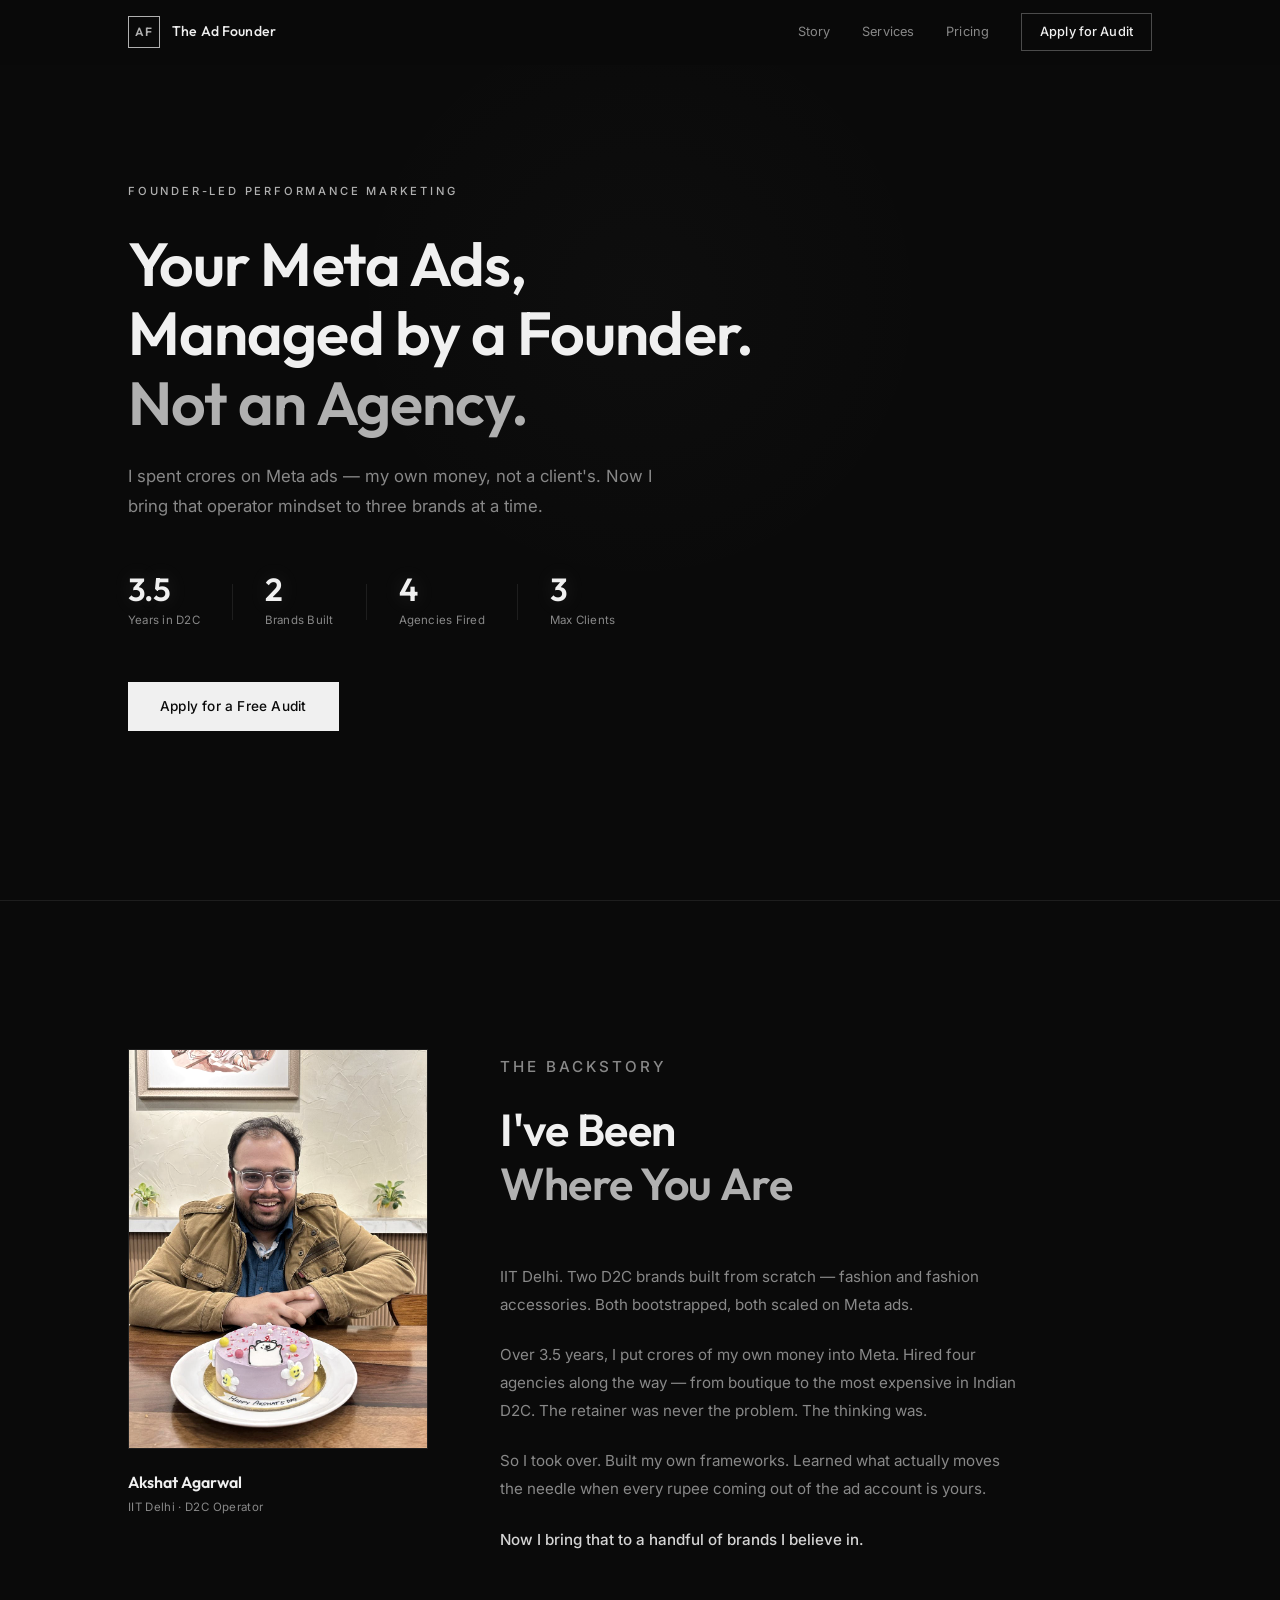
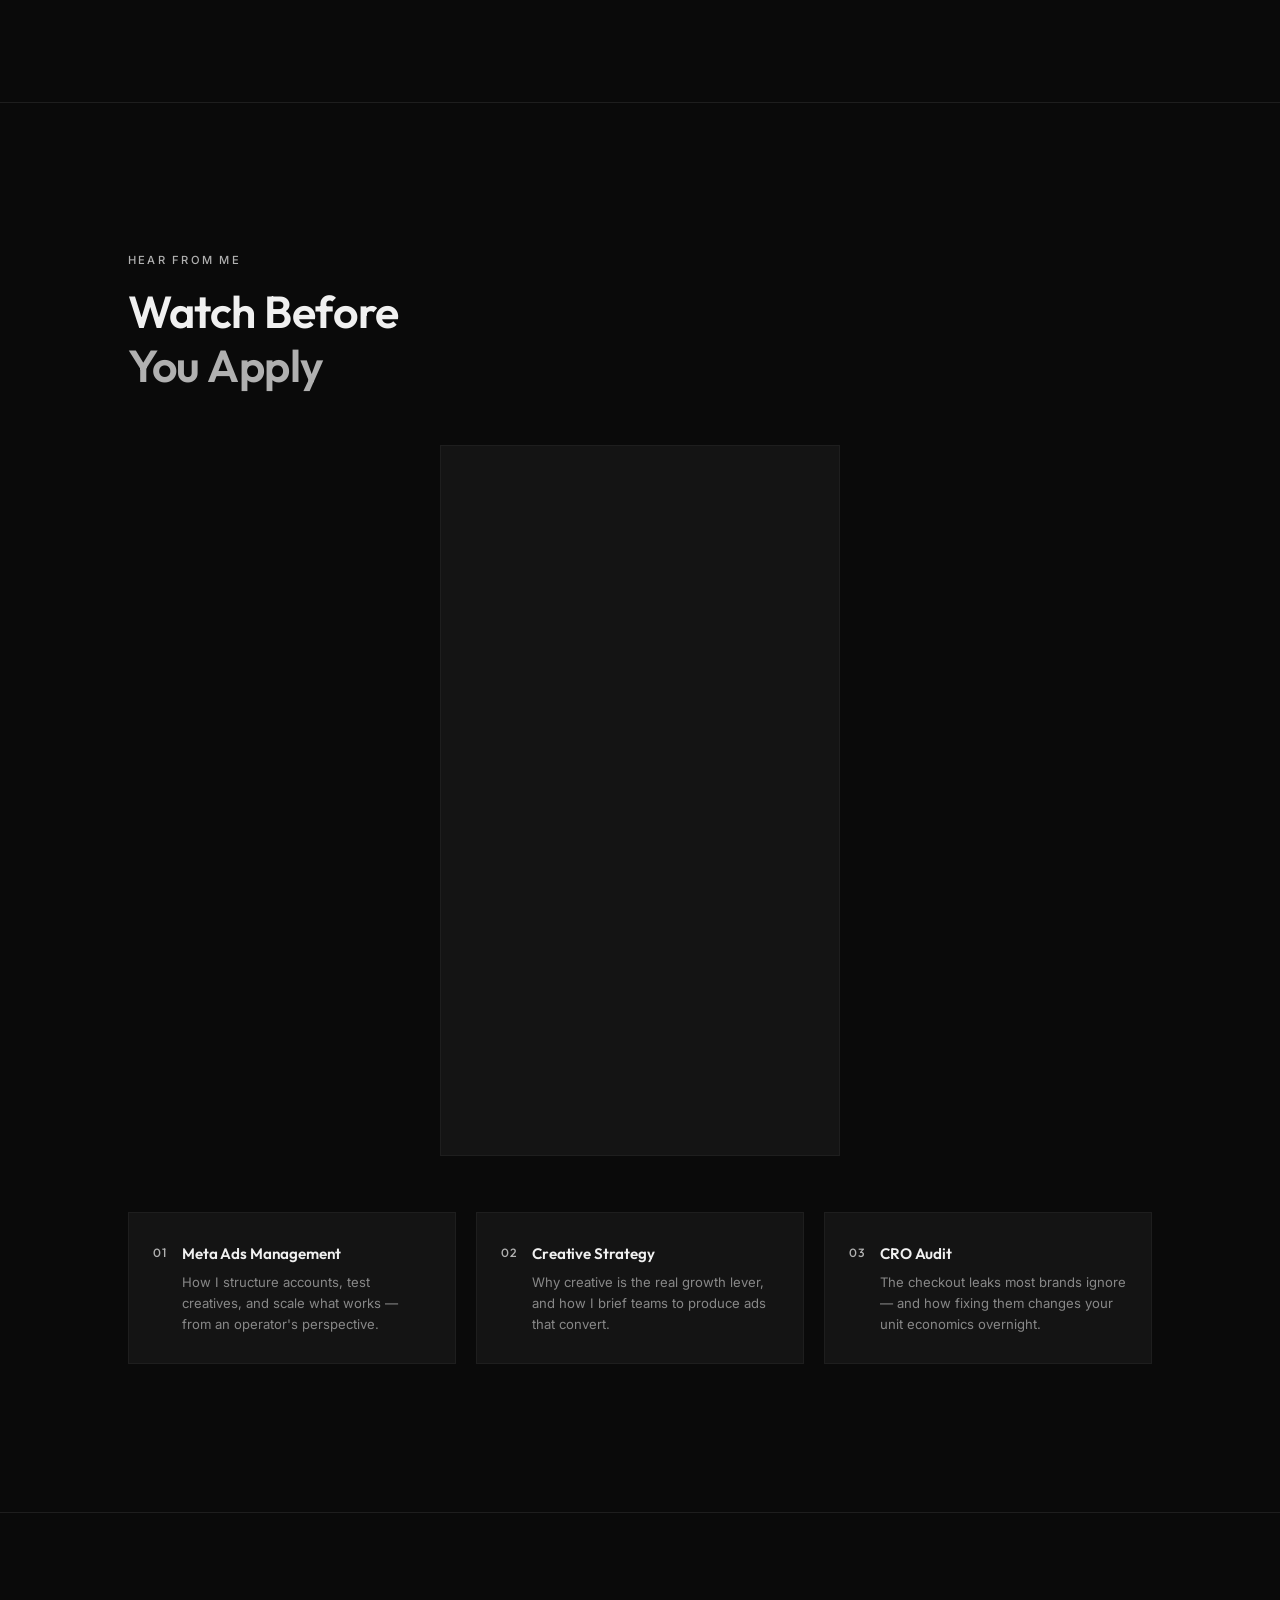
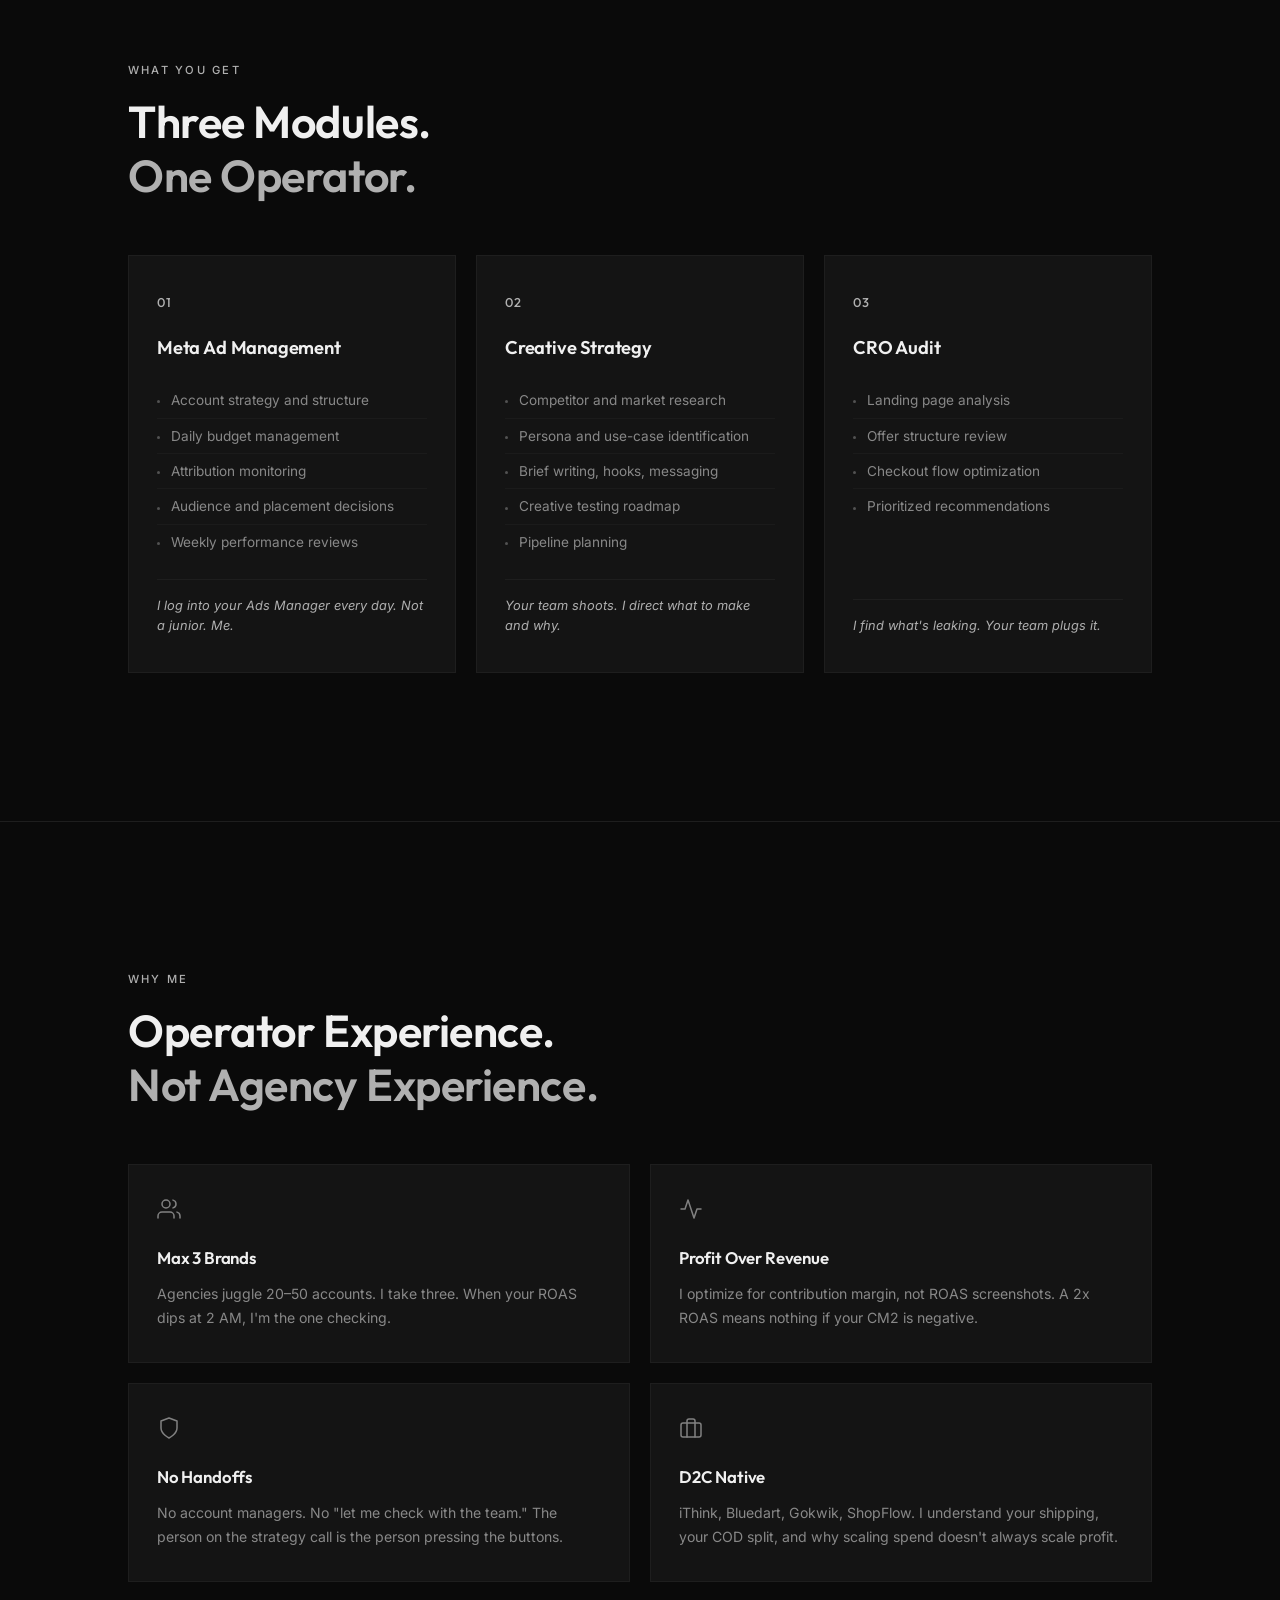
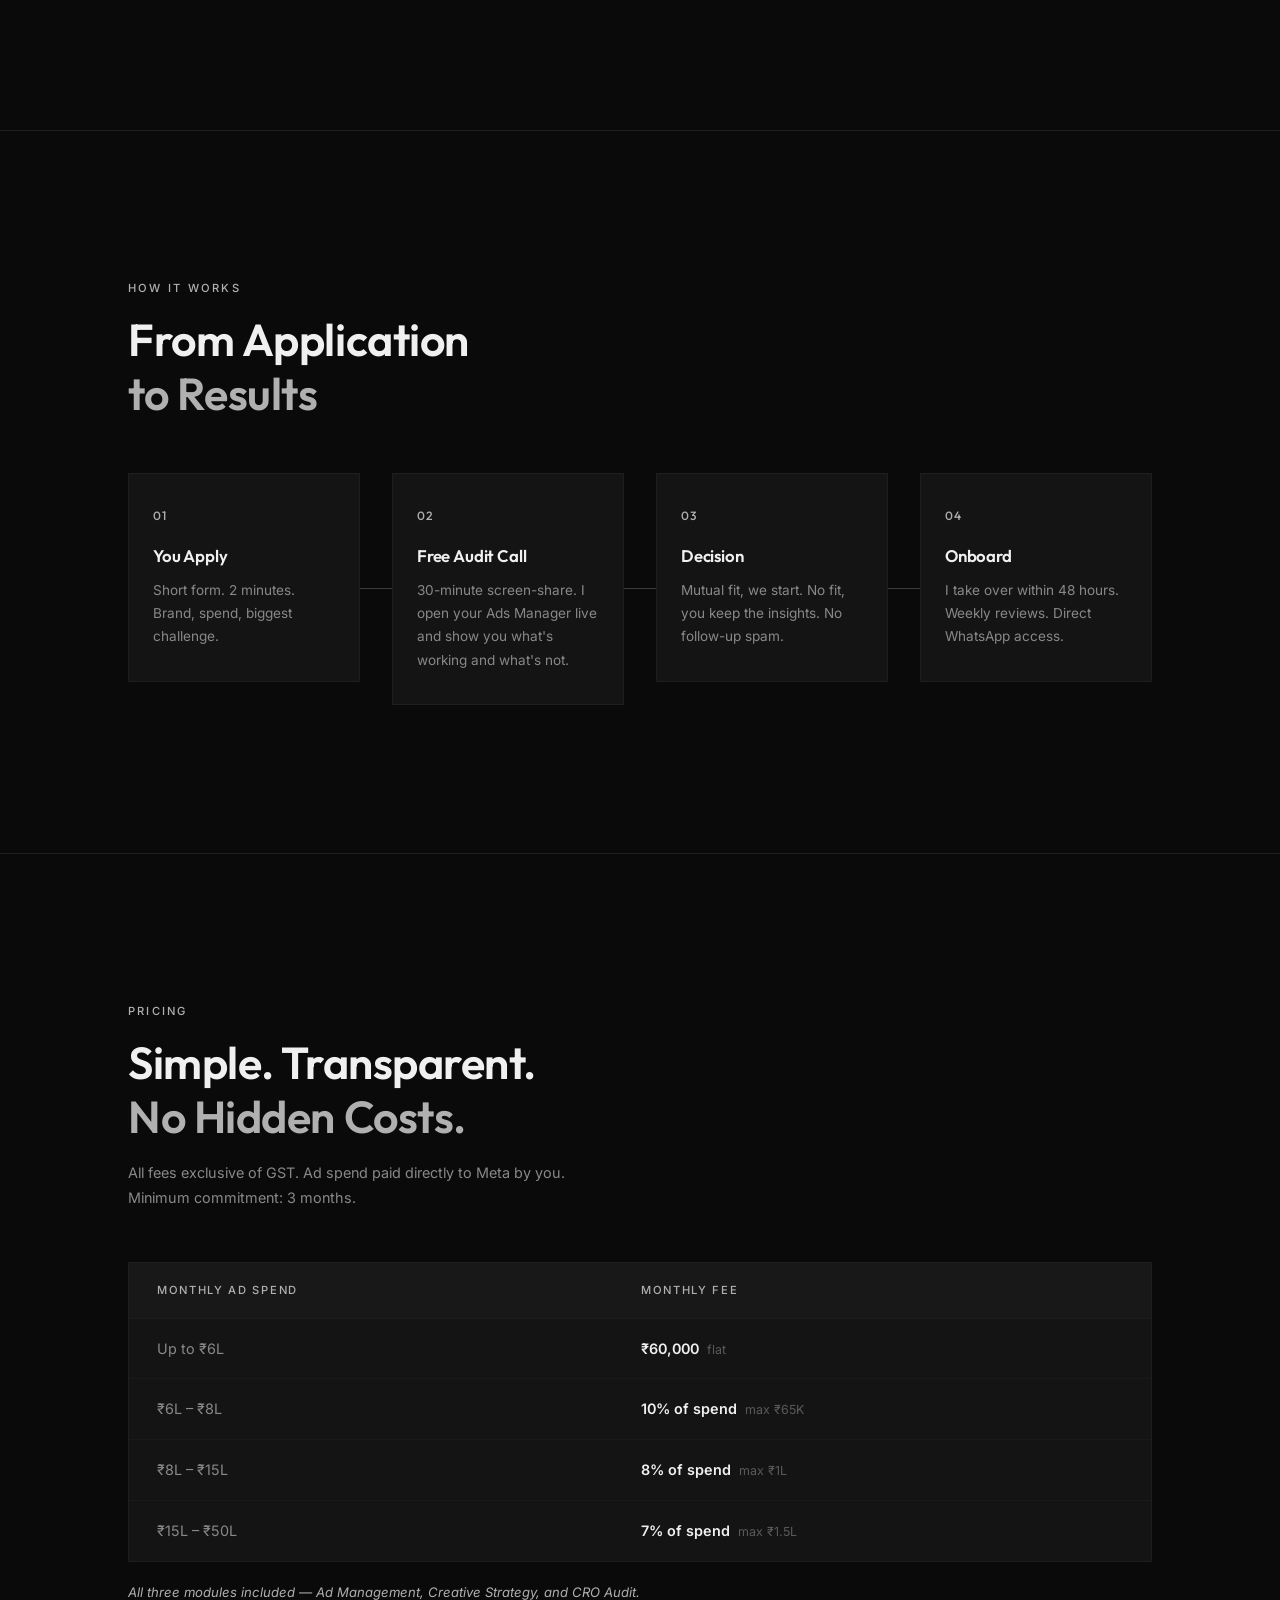
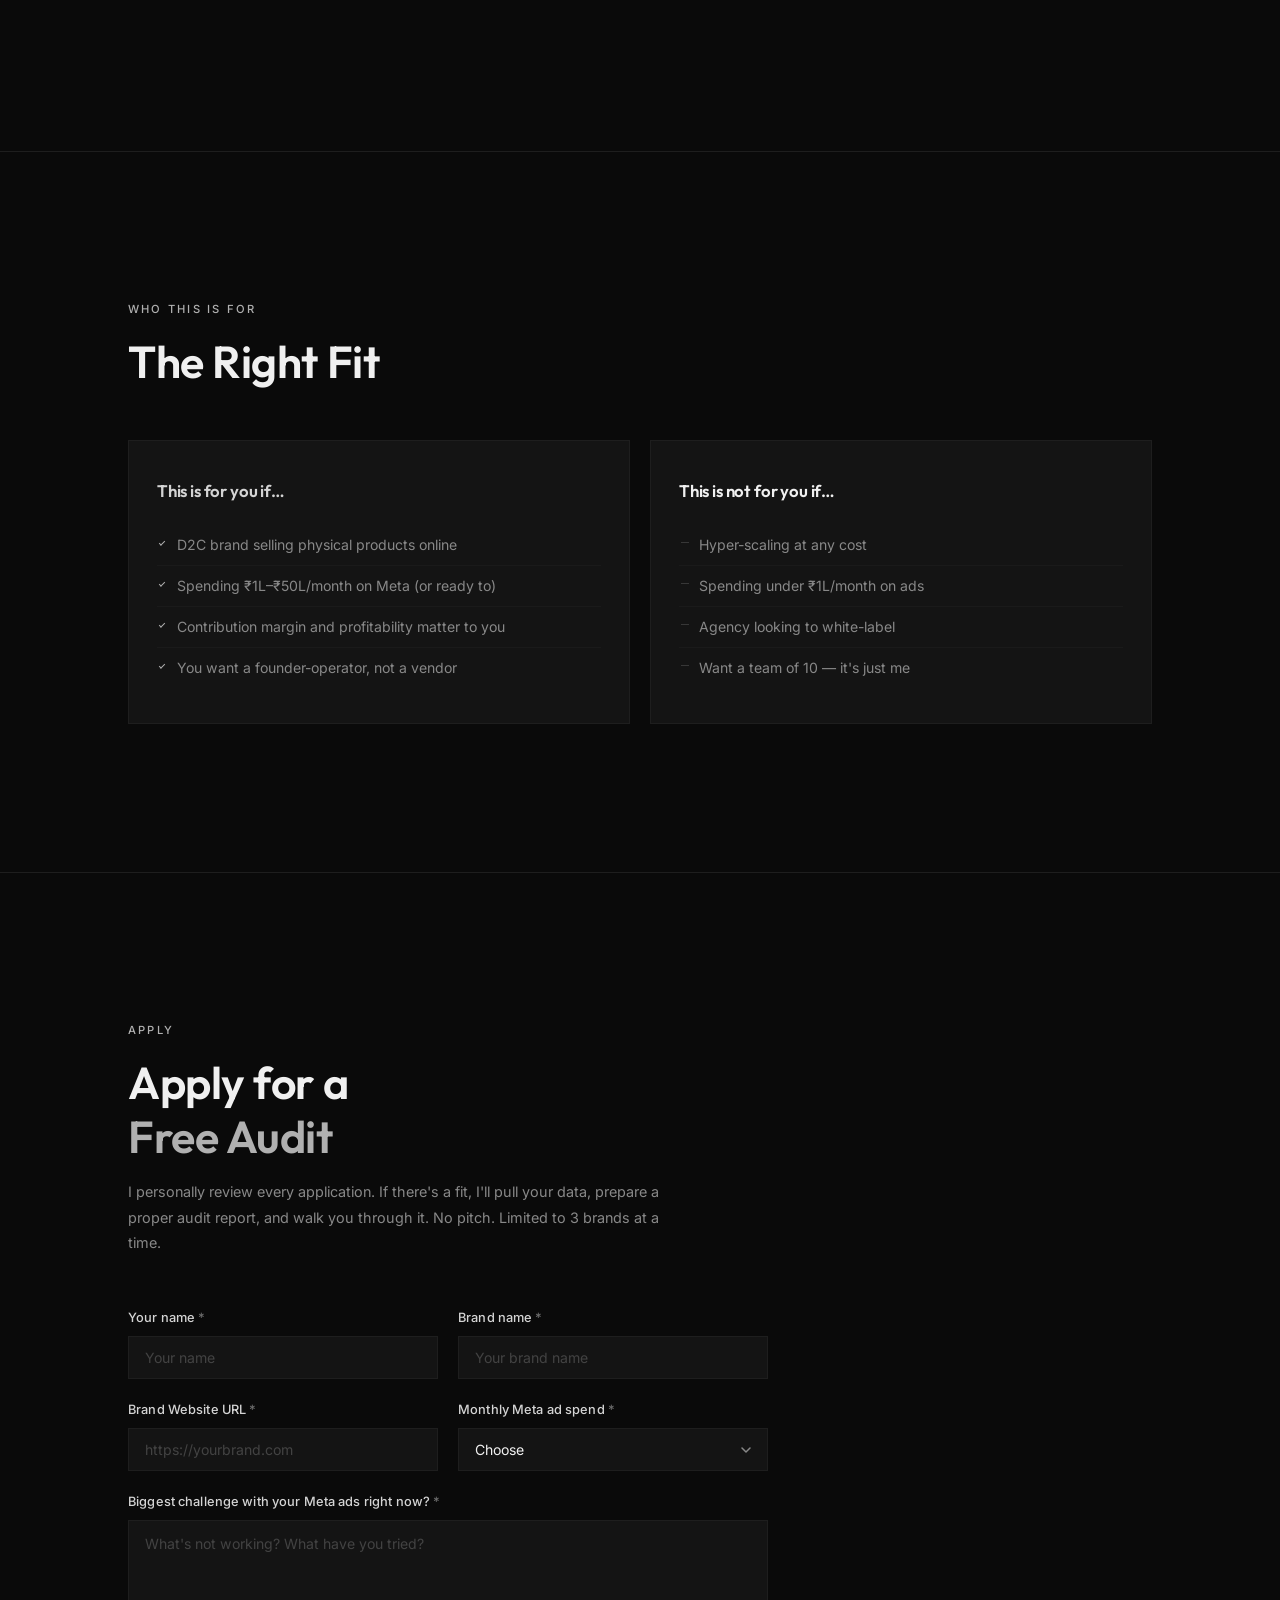
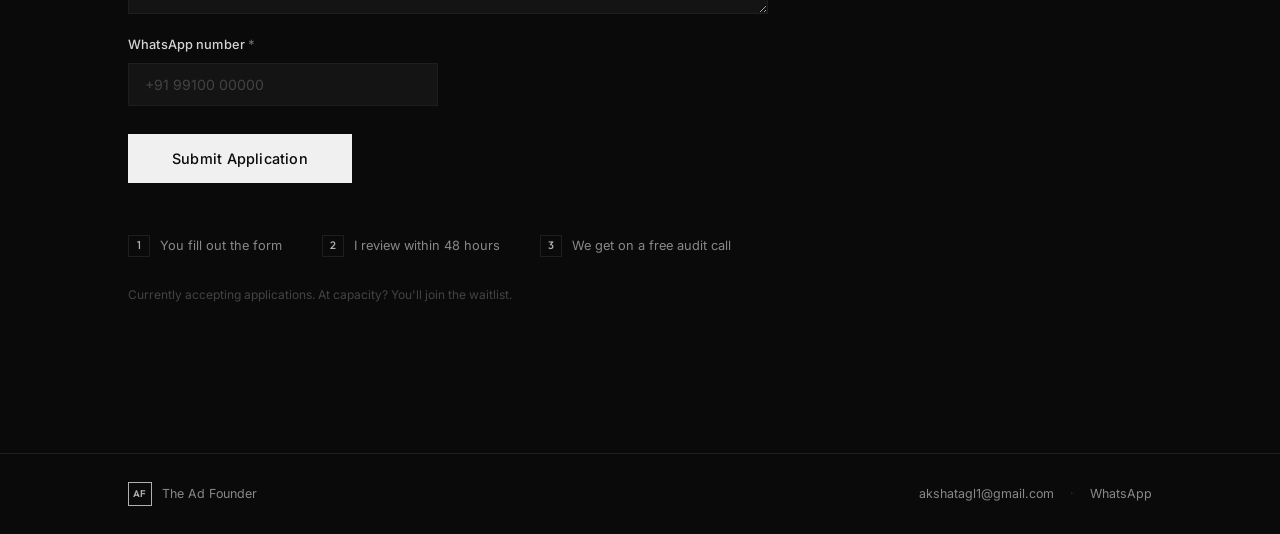
==== commit e557ffa5: "Add files via upload" ====
--- a/index.html
+++ b/index.html
@@ -9,6 +9,23 @@
     <link rel="preconnect" href="https://fonts.gstatic.com" crossorigin>
     <link href="https://fonts.googleapis.com/css2?family=Inter:wght@300;400;500;600;700&family=Outfit:wght@300;400;500;600;700&display=swap" rel="stylesheet">
     <link rel="stylesheet" href="style.css">
+
+    <!-- Meta Pixel Code — REPLACE '2659082657821976' WITH YOUR ACTUAL PIXEL ID -->
+    <script>
+    !function(f,b,e,v,n,t,s)
+    {if(f.fbq)return;n=f.fbq=function(){n.callMethod?
+    n.callMethod.apply(n,arguments):n.queue.push(arguments)};
+    if(!f._fbq)f._fbq=n;n.push=n;n.loaded=!0;n.version='2.0';
+    n.queue=[];t=b.createElement(e);t.async=!0;
+    t.src=v;s=b.getElementsByTagName(e)[0];
+    s.parentNode.insertBefore(t,s)}(window, document,'script',
+    'https://connect.facebook.net/en_US/fbevents.js');
+    fbq('init', '2659082657821976');
+    fbq('track', 'PageView');
+    </script>
+    <noscript><img height="1" width="1" style="display:none"
+    src="https://www.facebook.com/tr?id=2659082657821976&ev=PageView&noscript=1"/></noscript>
+    <!-- End Meta Pixel Code -->
 </head>
 <body>
 
@@ -23,7 +40,7 @@
                 <a href="#founder">Story</a>
                 <a href="#services">Services</a>
                 <a href="#pricing">Pricing</a>
-                <a href="https://forms.gle/MNntNhFyDYdtLobb8" target="_blank" class="nav-cta">Apply for Audit</a>
+                <a href="#apply" class="nav-cta">Apply for Audit</a>
             </div>
             <button class="nav-toggle" id="nav-toggle" aria-label="Toggle menu">
                 <span></span>
@@ -64,7 +81,7 @@
                     <span class="stat-label">Max Clients</span>
                 </div>
             </div>
-            <a href="https://forms.gle/MNntNhFyDYdtLobb8" target="_blank" class="btn btn-primary">Apply for a Free Audit</a>
+            <a href="#apply" class="btn btn-primary">Apply for a Free Audit</a>
         </div>
     </section>
 
@@ -311,13 +328,63 @@
         </div>
     </section>
 
-    <!-- CTA -->
-    <section class="cta" id="cta">
-        <div class="container">
-            <h2 class="cta-title">3 Spots. 1 Founder.<br><span class="text-silver">Apply for Your Free Audit.</span></h2>
-            <p class="cta-sub">30-minute screen-share. I open your Ads Manager and show you what's broken — whether we work together or not.</p>
-            <a href="https://forms.gle/MNntNhFyDYdtLobb8" target="_blank" class="btn btn-primary btn-large" id="form-link">Apply Now — Free Audit</a>
-            <div class="cta-steps">
+    <!-- Apply Form -->
+    <section class="apply" id="apply">
+        <div class="container">
+            <p class="section-tag">Apply</p>
+            <h2 class="section-title">Apply for a<br><span class="text-silver">Free Audit</span></h2>
+            <p class="apply-sub">I personally review every application. If there's a fit, I'll pull your data, prepare a proper audit report, and walk you through it. No pitch. Limited to 3 brands at a time.</p>
+
+            <form class="apply-form" id="apply-form">
+                <div class="form-row">
+                    <div class="form-group">
+                        <label for="form-name">Your name <span class="required">*</span></label>
+                        <input type="text" id="form-name" name="name" required placeholder="Your name">
+                    </div>
+                    <div class="form-group">
+                        <label for="form-brand">Brand name <span class="required">*</span></label>
+                        <input type="text" id="form-brand" name="brand" required placeholder="Your brand name">
+                    </div>
+                </div>
+                <div class="form-row">
+                    <div class="form-group">
+                        <label for="form-website">Brand Website URL <span class="required">*</span></label>
+                        <input type="url" id="form-website" name="website" required placeholder="https://yourbrand.com">
+                    </div>
+                    <div class="form-group">
+                        <label for="form-spend">Monthly Meta ad spend <span class="required">*</span></label>
+                        <select id="form-spend" name="spend" required>
+                            <option value="" disabled selected>Choose</option>
+                            <option value="Not spending yet">Not spending yet</option>
+                            <option value="Under ₹1L/month">Under ₹1L/month</option>
+                            <option value="₹1L – ₹5L/month">₹1L – ₹5L/month</option>
+                            <option value="₹5L – ₹10L/month">₹5L – ₹10L/month</option>
+                            <option value="₹10L – ₹25L/month">₹10L – ₹25L/month</option>
+                            <option value="₹25L – ₹50L/month">₹25L – ₹50L/month</option>
+                            <option value="Above ₹50L/month">Above ₹50L/month</option>
+                        </select>
+                    </div>
+                </div>
+                <div class="form-group form-full">
+                    <label for="form-challenge">Biggest challenge with your Meta ads right now? <span class="required">*</span></label>
+                    <textarea id="form-challenge" name="challenge" required rows="3" placeholder="What's not working? What have you tried?"></textarea>
+                </div>
+                <div class="form-group form-half">
+                    <label for="form-whatsapp">WhatsApp number <span class="required">*</span></label>
+                    <input type="tel" id="form-whatsapp" name="whatsapp" required placeholder="+91 99100 00000">
+                </div>
+                <button type="submit" class="btn btn-primary btn-large form-submit" id="form-submit">Submit Application</button>
+            </form>
+
+            <div class="form-success" id="form-success" style="display: none;">
+                <div class="success-icon">
+                    <svg width="48" height="48" viewBox="0 0 48 48" fill="none" stroke="currentColor" stroke-width="2" stroke-linecap="round" stroke-linejoin="round"><circle cx="24" cy="24" r="20"/><path d="M16 24l6 6 10-10"/></svg>
+                </div>
+                <h3>Application Received</h3>
+                <p>I'll review your details and reach out on WhatsApp within 48 hours.</p>
+            </div>
+
+            <div class="apply-steps">
                 <div class="cta-step">
                     <span class="cta-step-num">1</span>
                     <span>You fill out the form</span>
--- a/style.css
+++ b/style.css
@@ -815,60 +815,151 @@
     line-height: 1.6;
 }
 
-/* ===== CTA ===== */
-.cta {
+/* ===== APPLY FORM ===== */
+.apply {
     padding: 148px 0;
-    text-align: center;
     border-top: 1px solid var(--black-border);
     position: relative;
 }
 
-.cta::before {
-    content: '';
-    position: absolute;
-    bottom: 0;
-    left: 50%;
-    transform: translateX(-50%);
-    width: 800px;
-    height: 400px;
-    background: radial-gradient(ellipse, rgba(176, 176, 176, 0.03) 0%, transparent 70%);
-    pointer-events: none;
-}
-
-.cta-title {
-    font-family: var(--font-display);
-    font-size: clamp(1.85rem, 4.5vw, 2.8rem);
+.apply-sub {
+    font-size: 0.9rem;
+    color: var(--white-muted);
+    margin-top: -36px;
+    margin-bottom: 52px;
+    max-width: 560px;
+    line-height: 1.75;
+}
+
+.apply-form {
+    max-width: 640px;
+    margin-bottom: 52px;
+}
+
+.form-row {
+    display: grid;
+    grid-template-columns: 1fr 1fr;
+    gap: 20px;
+    margin-bottom: 20px;
+}
+
+.form-group {
+    display: flex;
+    flex-direction: column;
+    gap: 8px;
+}
+
+.form-full {
+    margin-bottom: 20px;
+}
+
+.form-half {
+    max-width: 310px;
+    margin-bottom: 28px;
+}
+
+.form-group label {
+    font-size: 0.8rem;
+    font-weight: 500;
+    color: var(--silver-light);
+    letter-spacing: 0.01em;
+}
+
+.required {
+    color: var(--silver);
+    opacity: 0.6;
+}
+
+.form-group input,
+.form-group select,
+.form-group textarea {
+    font-family: var(--font-body);
+    font-size: 0.88rem;
+    color: var(--white);
+    background: var(--black-card);
+    border: 1px solid var(--black-border);
+    padding: 12px 16px;
+    outline: none;
+    transition: border-color 0.2s ease;
+    -webkit-appearance: none;
+    border-radius: 0;
+}
+
+.form-group input::placeholder,
+.form-group textarea::placeholder {
+    color: var(--white-muted);
+    opacity: 0.4;
+}
+
+.form-group input:focus,
+.form-group select:focus,
+.form-group textarea:focus {
+    border-color: var(--silver);
+}
+
+.form-group select {
+    cursor: pointer;
+    background-image: url("data:image/svg+xml,%3Csvg width='10' height='6' viewBox='0 0 10 6' fill='none' xmlns='http://www.w3.org/2000/svg'%3E%3Cpath d='M1 1l4 4 4-4' stroke='%23888888' stroke-width='1.5' stroke-linecap='round' stroke-linejoin='round'/%3E%3C/svg%3E");
+    background-repeat: no-repeat;
+    background-position: right 16px center;
+    padding-right: 40px;
+}
+
+.form-group select option {
+    background: var(--black-card);
+    color: var(--white);
+}
+
+.form-group textarea {
+    resize: vertical;
+    min-height: 80px;
+    line-height: 1.6;
+}
+
+.form-submit {
+    border: none;
+    font-family: var(--font-body);
+    width: auto;
+}
+
+.form-submit:disabled {
+    opacity: 0.5;
+    cursor: not-allowed;
+    transform: none !important;
+}
+
+/* Success state */
+.form-success {
+    max-width: 640px;
+    padding: 56px 36px;
+    border: 1px solid var(--black-border);
+    background: var(--black-card);
+    text-align: center;
+    margin-bottom: 52px;
+}
+
+.success-icon {
+    color: var(--silver-light);
+    margin-bottom: 20px;
+}
+
+.form-success h3 {
+    font-family: var(--font-display);
+    font-size: 1.3rem;
     font-weight: 600;
-    line-height: 1.2;
-    letter-spacing: -0.01em;
-    margin-bottom: 16px;
-    color: var(--white);
-    overflow-wrap: break-word;
-}
-
-.cta-title br {
-    display: none;
-}
-
-@media (min-width: 769px) {
-    .cta-title br {
-        display: block;
-    }
-}
-
-.cta-sub {
-    font-size: 0.95rem;
-    color: var(--white-muted);
-    max-width: 480px;
-    margin: 0 auto 40px;
-    line-height: 1.75;
-}
-
-.cta-steps {
-    display: flex;
-    justify-content: center;
+    color: var(--white);
+    margin-bottom: 10px;
+}
+
+.form-success p {
+    font-size: 0.9rem;
+    color: var(--white-muted);
+    line-height: 1.7;
+}
+
+.apply-steps {
+    display: flex;
     gap: 40px;
-    margin-top: 44px;
     margin-bottom: 8px;
 }
 
@@ -1200,8 +1291,22 @@
     .pricing,
     .fit,
     .video,
-    .cta {
+    .apply {
         padding: 96px 0;
+    }
+
+    .form-row {
+        grid-template-columns: 1fr;
+        gap: 16px;
+    }
+
+    .form-half {
+        max-width: 100%;
+    }
+
+    .apply-steps {
+        flex-direction: column;
+        gap: 12px;
     }
 
     .nav-cta {
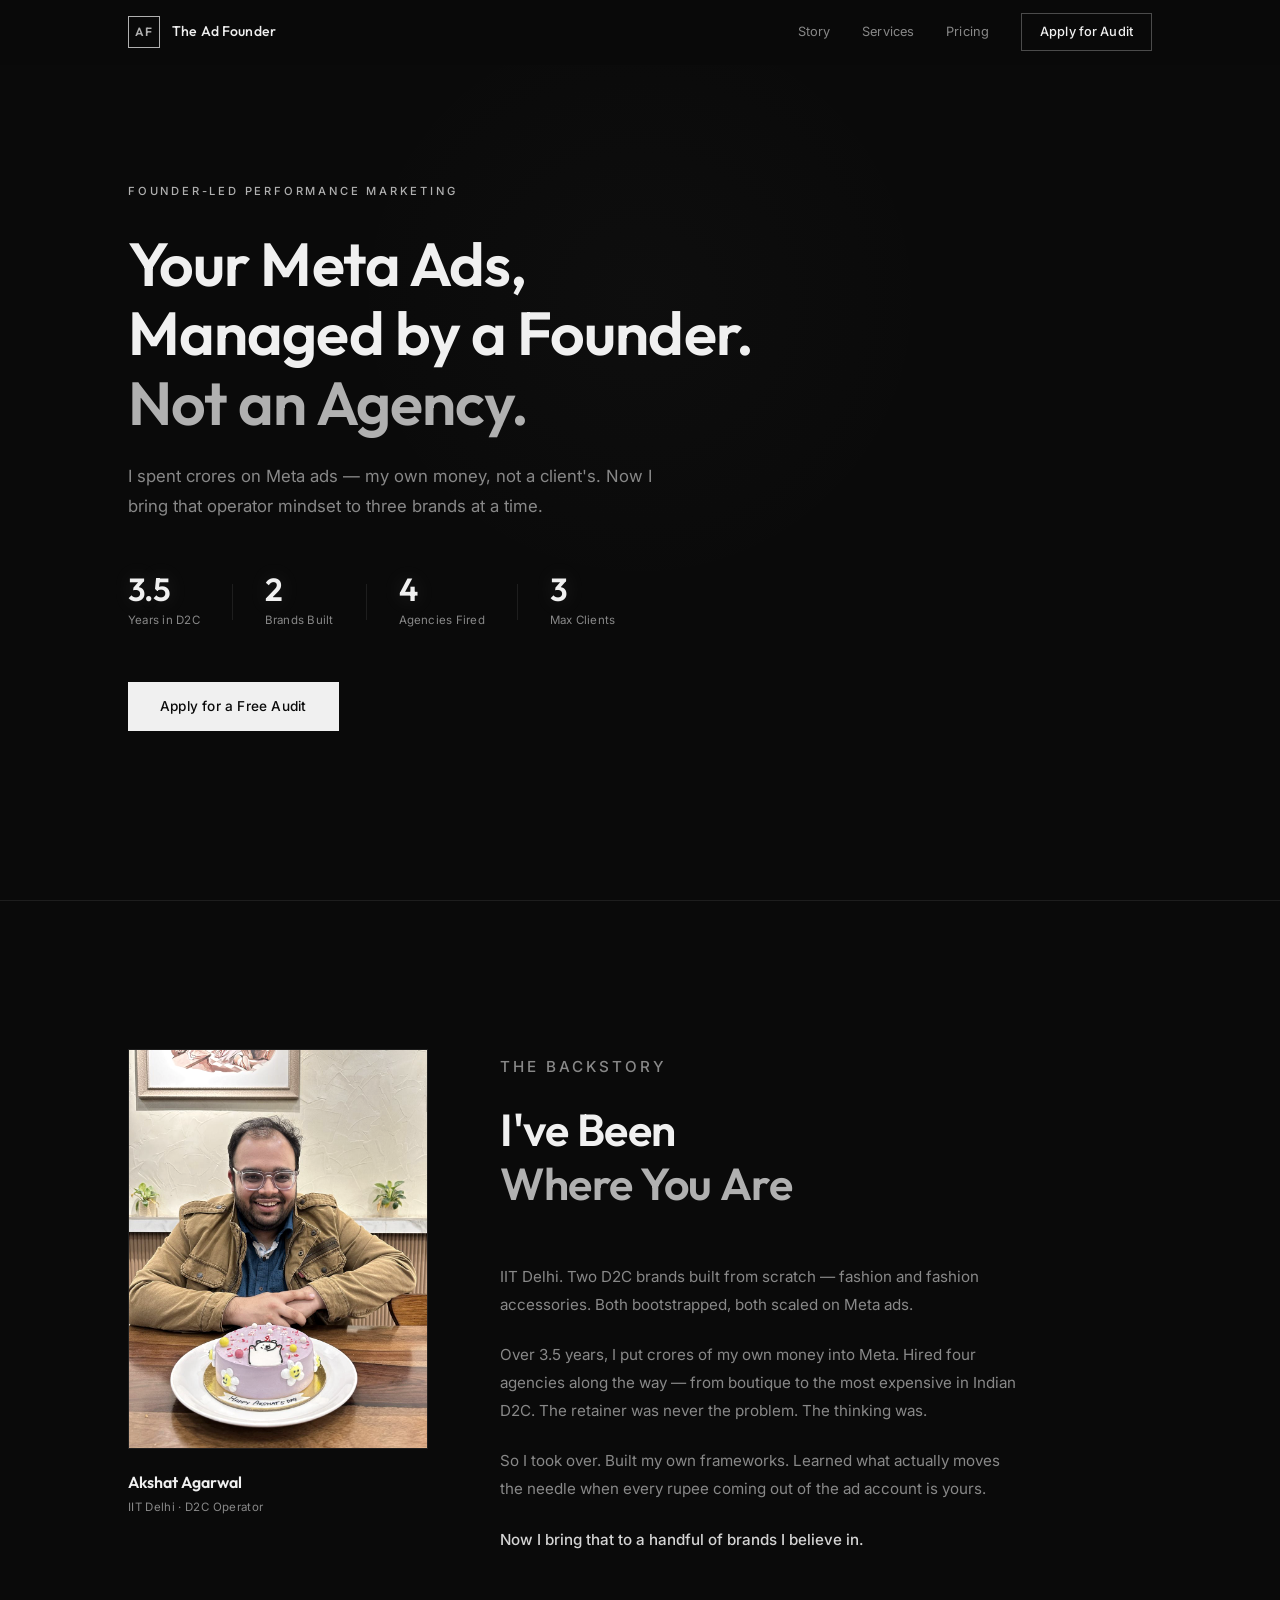
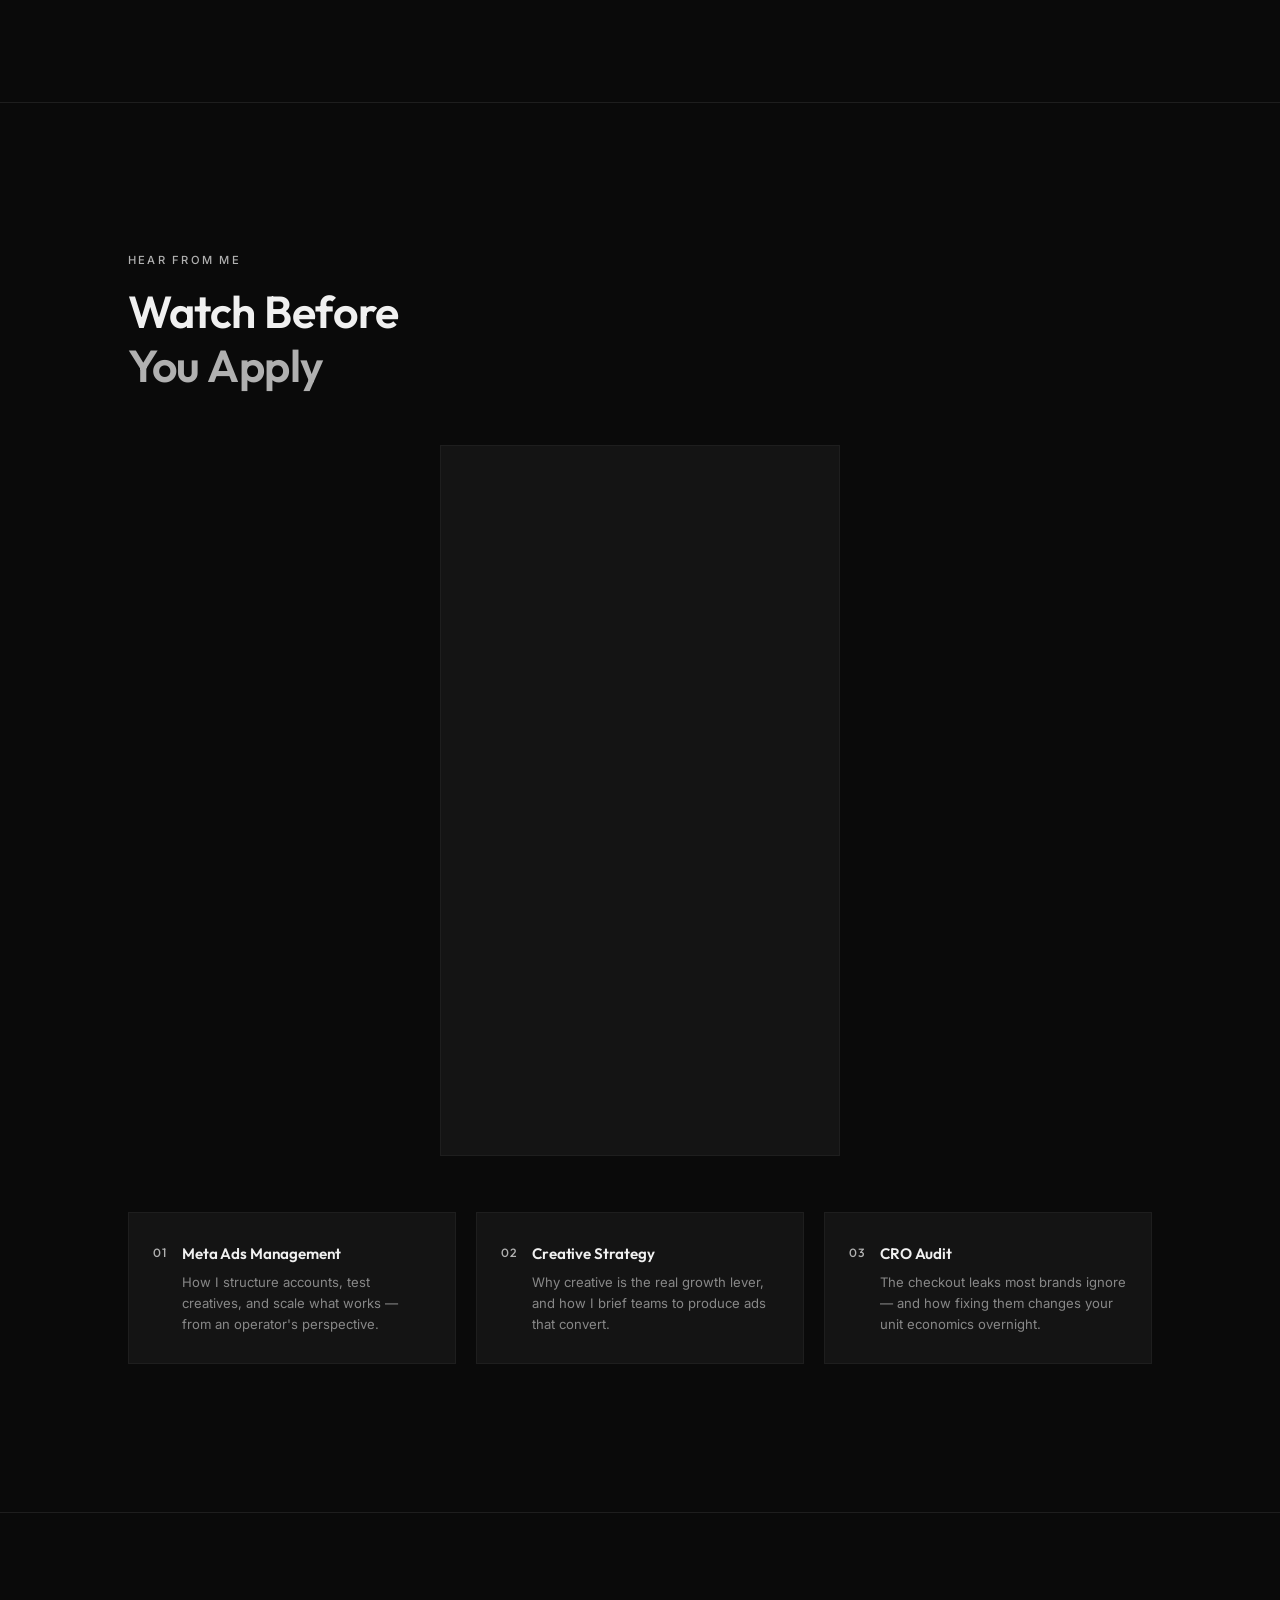
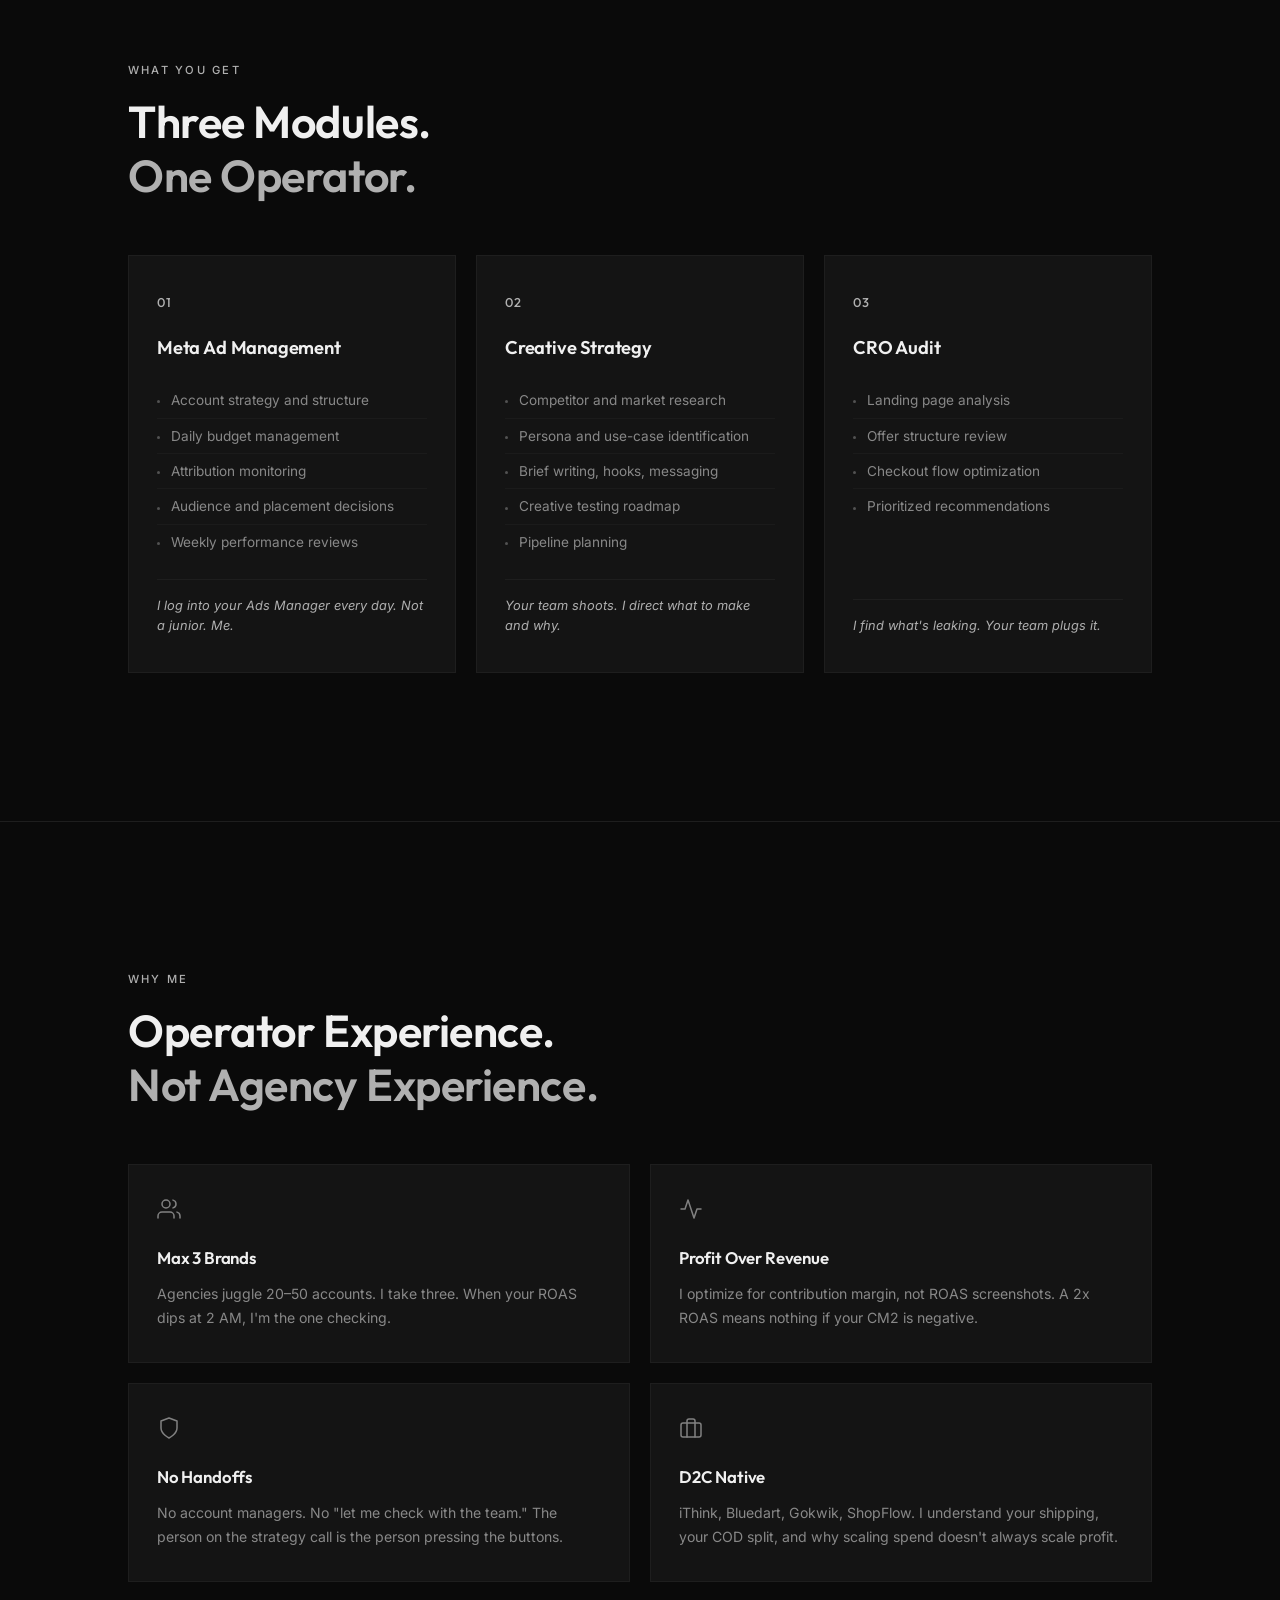
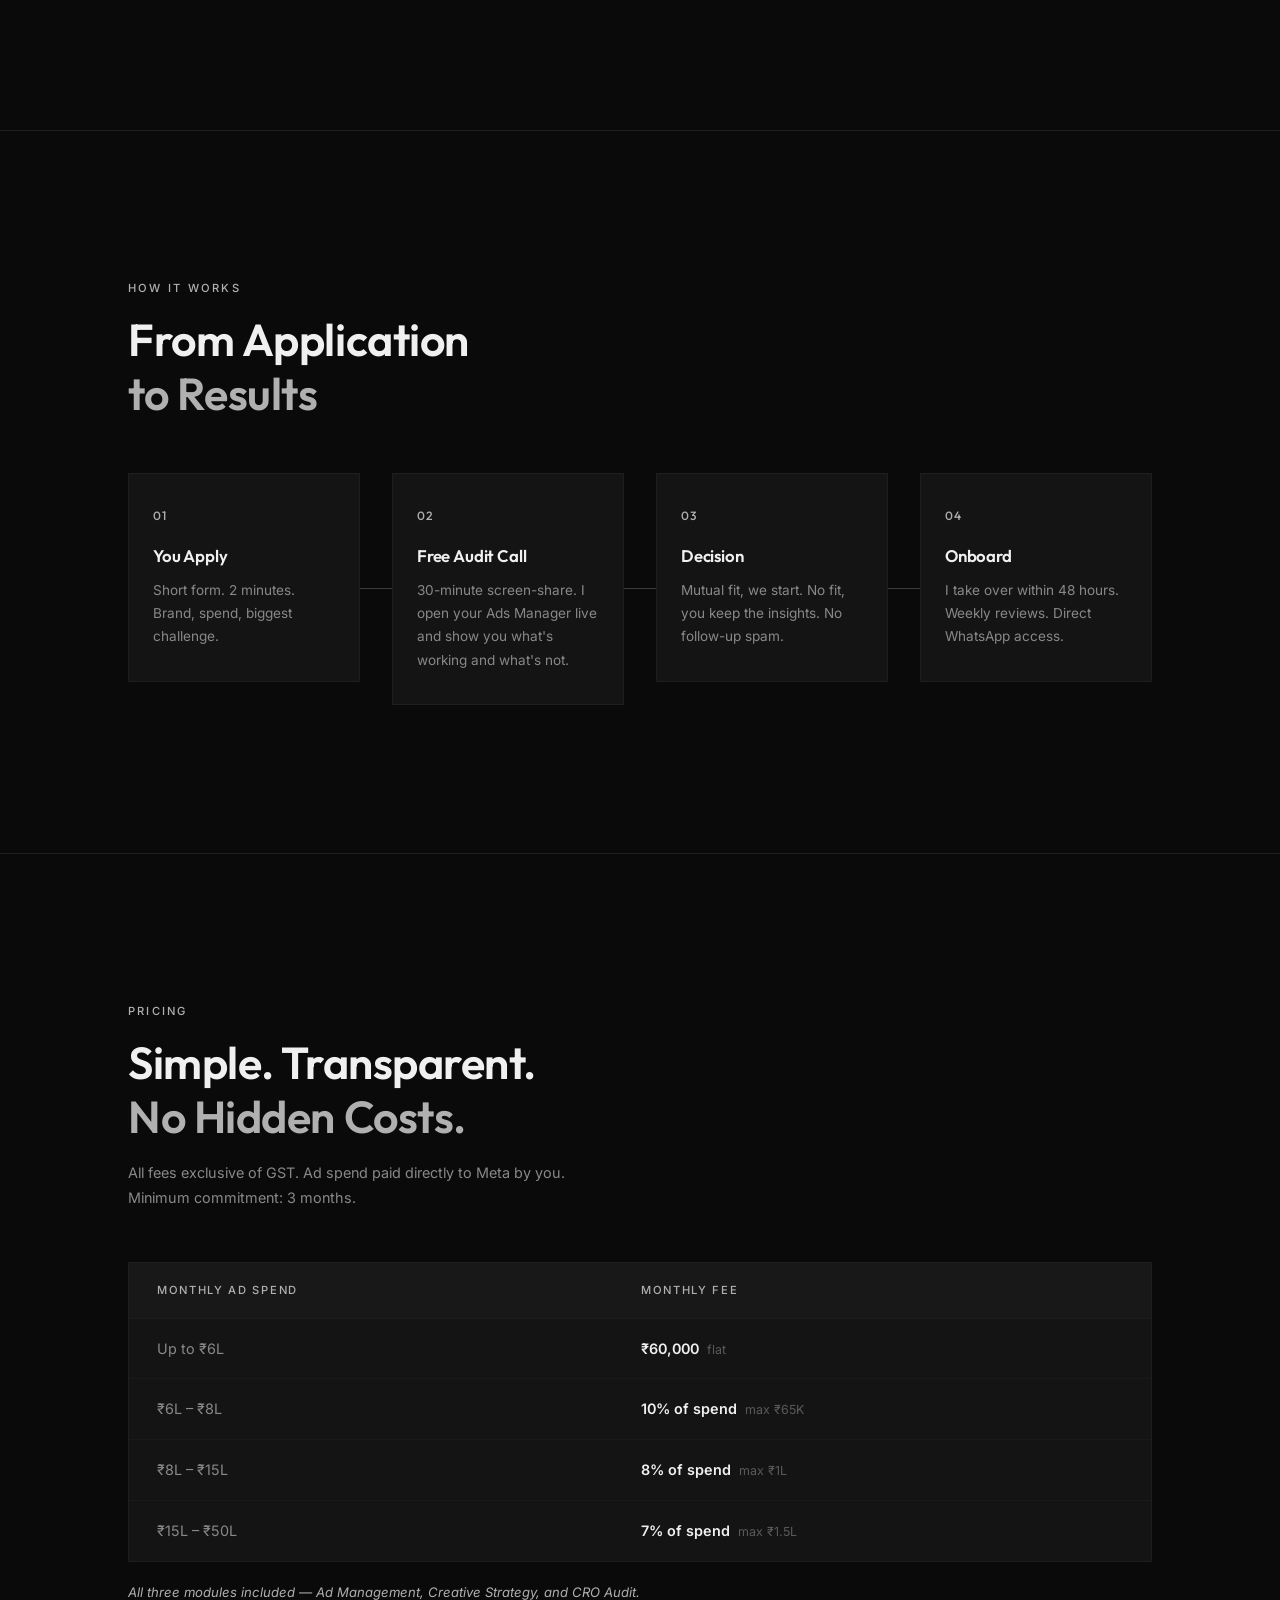
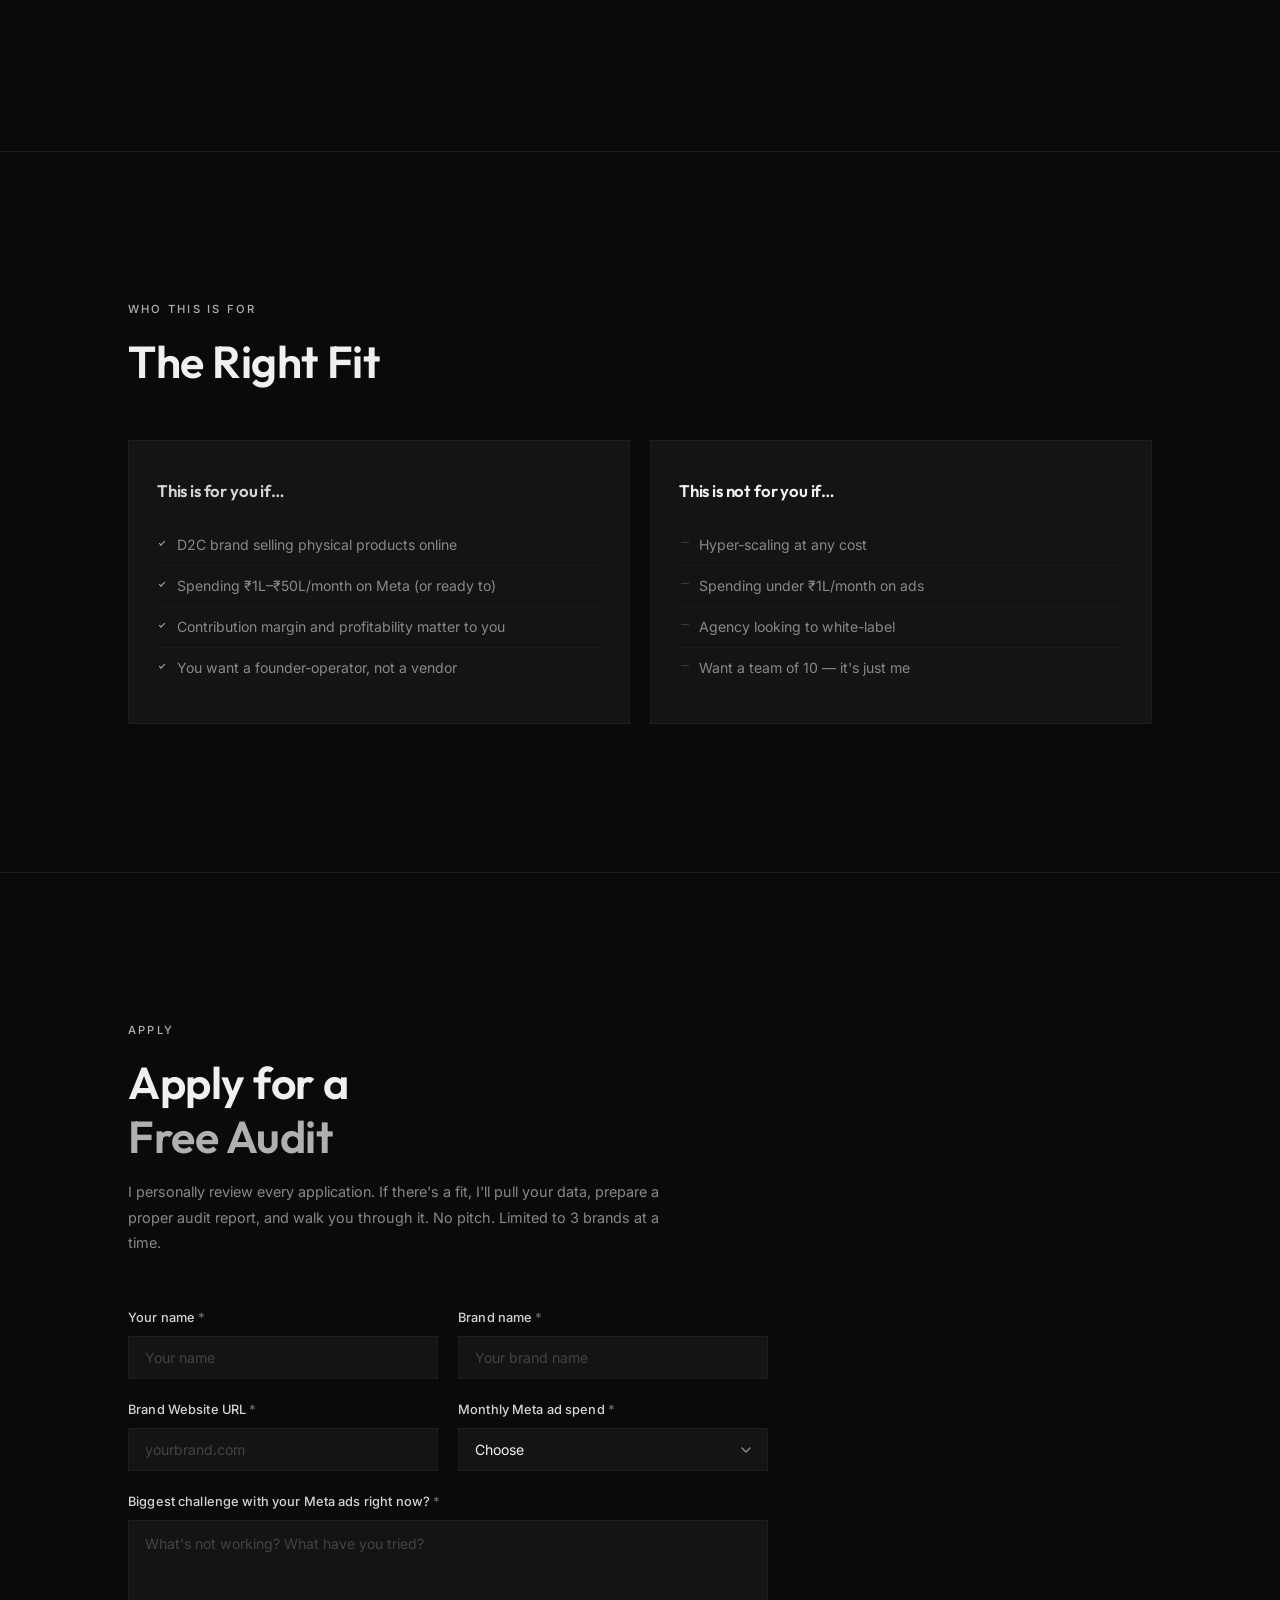
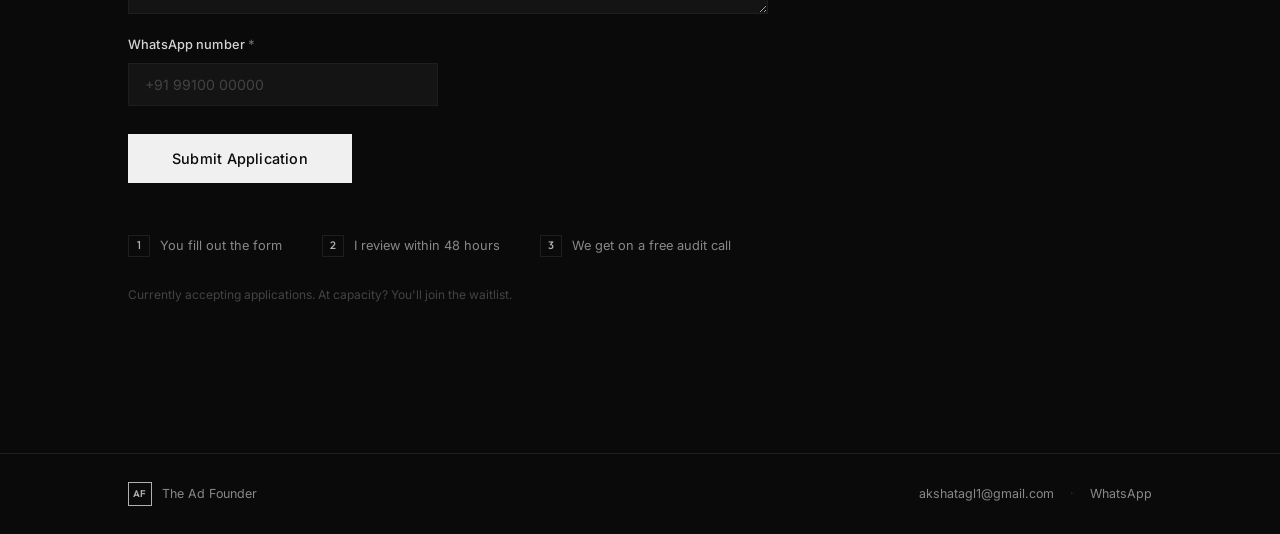
==== commit fac093ef: "Add files via upload" ====
--- a/index.html
+++ b/index.html
@@ -100,7 +100,7 @@
                 </div>
                 <div class="founder-text">
                     <p class="section-tag">The Backstory</p>
-                    <h2 class="section-title">I've Been<br><span class="text-silver">Where You Are</span></h2>
+                    <h2 class="section-title">I've Been <br><span class="text-silver">Where You Are</span></h2>
                     <p>IIT Delhi. Two D2C brands built from scratch — fashion and fashion accessories. Both bootstrapped, both scaled on Meta ads.</p>
                     <p>Over 3.5 years, I put crores of my own money into Meta. Hired four agencies along the way — from boutique to the most expensive in Indian D2C. The retainer was never the problem. The thinking was.</p>
                     <p>So I took over. Built my own frameworks. Learned what actually moves the needle when every rupee coming out of the ad account is yours.</p>
@@ -114,7 +114,7 @@
     <section class="video" id="video">
         <div class="container">
             <p class="section-tag">Hear From Me</p>
-            <h2 class="section-title">Watch Before<br><span class="text-silver">You Apply</span></h2>
+            <h2 class="section-title">Watch Before <br><span class="text-silver">You Apply</span></h2>
             <div class="video-wrap">
                 <div class="video-embed">
                     <iframe src="https://www.youtube.com/embed/-I9a1yEEyqU" title="How I Manage Meta Ads for D2C Brands — The Ad Founder" frameborder="0" allow="accelerometer; autoplay; clipboard-write; encrypted-media; gyroscope; picture-in-picture" allowfullscreen></iframe>
@@ -150,7 +150,7 @@
     <section class="services" id="services">
         <div class="container">
             <p class="section-tag">What You Get</p>
-            <h2 class="section-title">Three Modules.<br><span class="text-silver">One Operator.</span></h2>
+            <h2 class="section-title">Three Modules. <br><span class="text-silver">One Operator.</span></h2>
             <div class="services-grid">
                 <div class="service-card">
                     <div class="service-num">01</div>
@@ -195,7 +195,7 @@
     <section class="why" id="why">
         <div class="container">
             <p class="section-tag">Why Me</p>
-            <h2 class="section-title">Operator Experience.<br><span class="text-silver">Not Agency Experience.</span></h2>
+            <h2 class="section-title">Operator Experience. <br><span class="text-silver">Not Agency Experience.</span></h2>
             <div class="why-grid">
                 <div class="why-card">
                     <div class="why-icon">
@@ -233,7 +233,7 @@
     <section class="process" id="process">
         <div class="container">
             <p class="section-tag">How It Works</p>
-            <h2 class="section-title">From Application<br><span class="text-silver">to Results</span></h2>
+            <h2 class="section-title">From Application <br><span class="text-silver">to Results</span></h2>
             <div class="process-grid">
                 <div class="process-step">
                     <div class="process-num">01</div>
@@ -266,7 +266,7 @@
     <section class="pricing" id="pricing">
         <div class="container">
             <p class="section-tag">Pricing</p>
-            <h2 class="section-title">Simple. Transparent.<br><span class="text-silver">No Hidden Costs.</span></h2>
+            <h2 class="section-title">Simple. Transparent. <br><span class="text-silver">No Hidden Costs.</span></h2>
             <p class="pricing-sub">All fees exclusive of GST. Ad spend paid directly to Meta by you.<br>Minimum commitment: 3 months.</p>
             <div class="pricing-table-wrap">
                 <table class="pricing-table">
@@ -332,7 +332,7 @@
     <section class="apply" id="apply">
         <div class="container">
             <p class="section-tag">Apply</p>
-            <h2 class="section-title">Apply for a<br><span class="text-silver">Free Audit</span></h2>
+            <h2 class="section-title">Apply for a <br><span class="text-silver">Free Audit</span></h2>
             <p class="apply-sub">I personally review every application. If there's a fit, I'll pull your data, prepare a proper audit report, and walk you through it. No pitch. Limited to 3 brands at a time.</p>
 
             <form class="apply-form" id="apply-form">
@@ -349,7 +349,7 @@
                 <div class="form-row">
                     <div class="form-group">
                         <label for="form-website">Brand Website URL <span class="required">*</span></label>
-                        <input type="url" id="form-website" name="website" required placeholder="https://yourbrand.com">
+                        <input type="text" id="form-website" name="website" required placeholder="yourbrand.com">
                     </div>
                     <div class="form-group">
                         <label for="form-spend">Monthly Meta ad spend <span class="required">*</span></label>
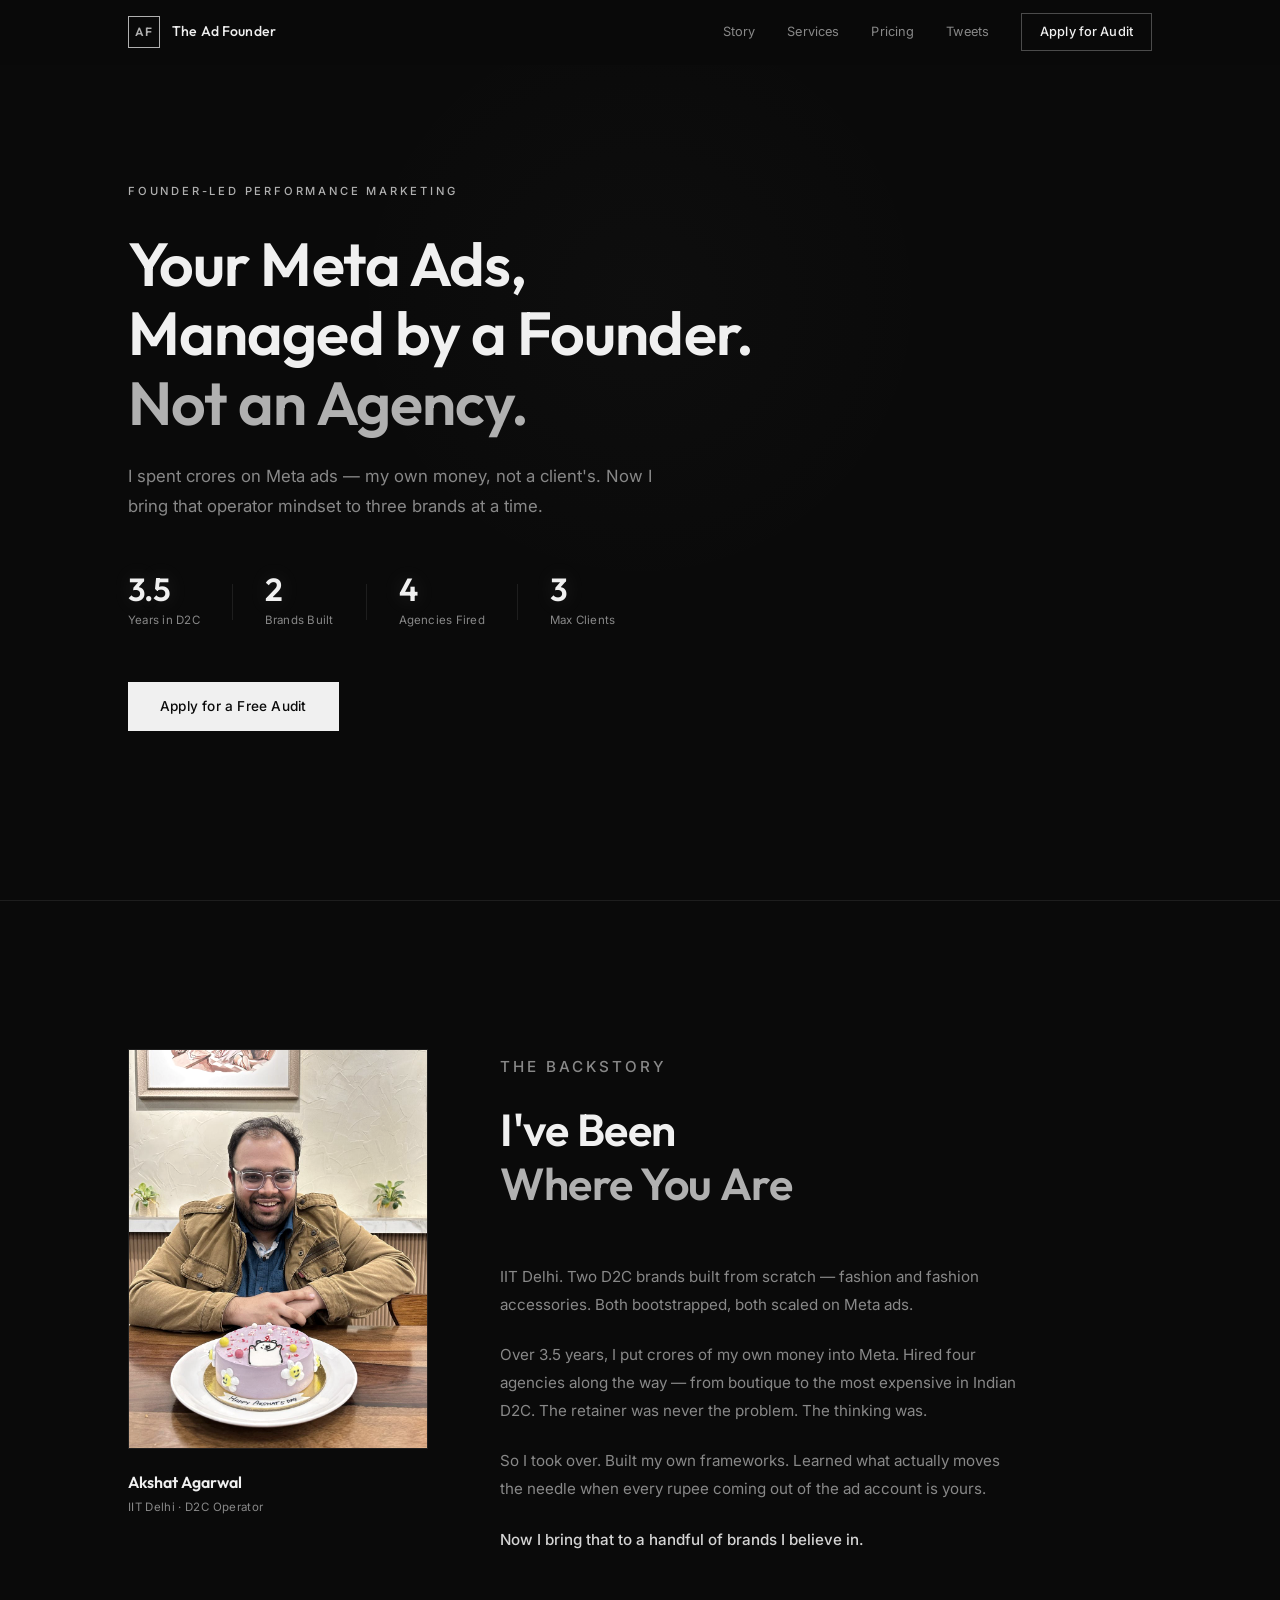
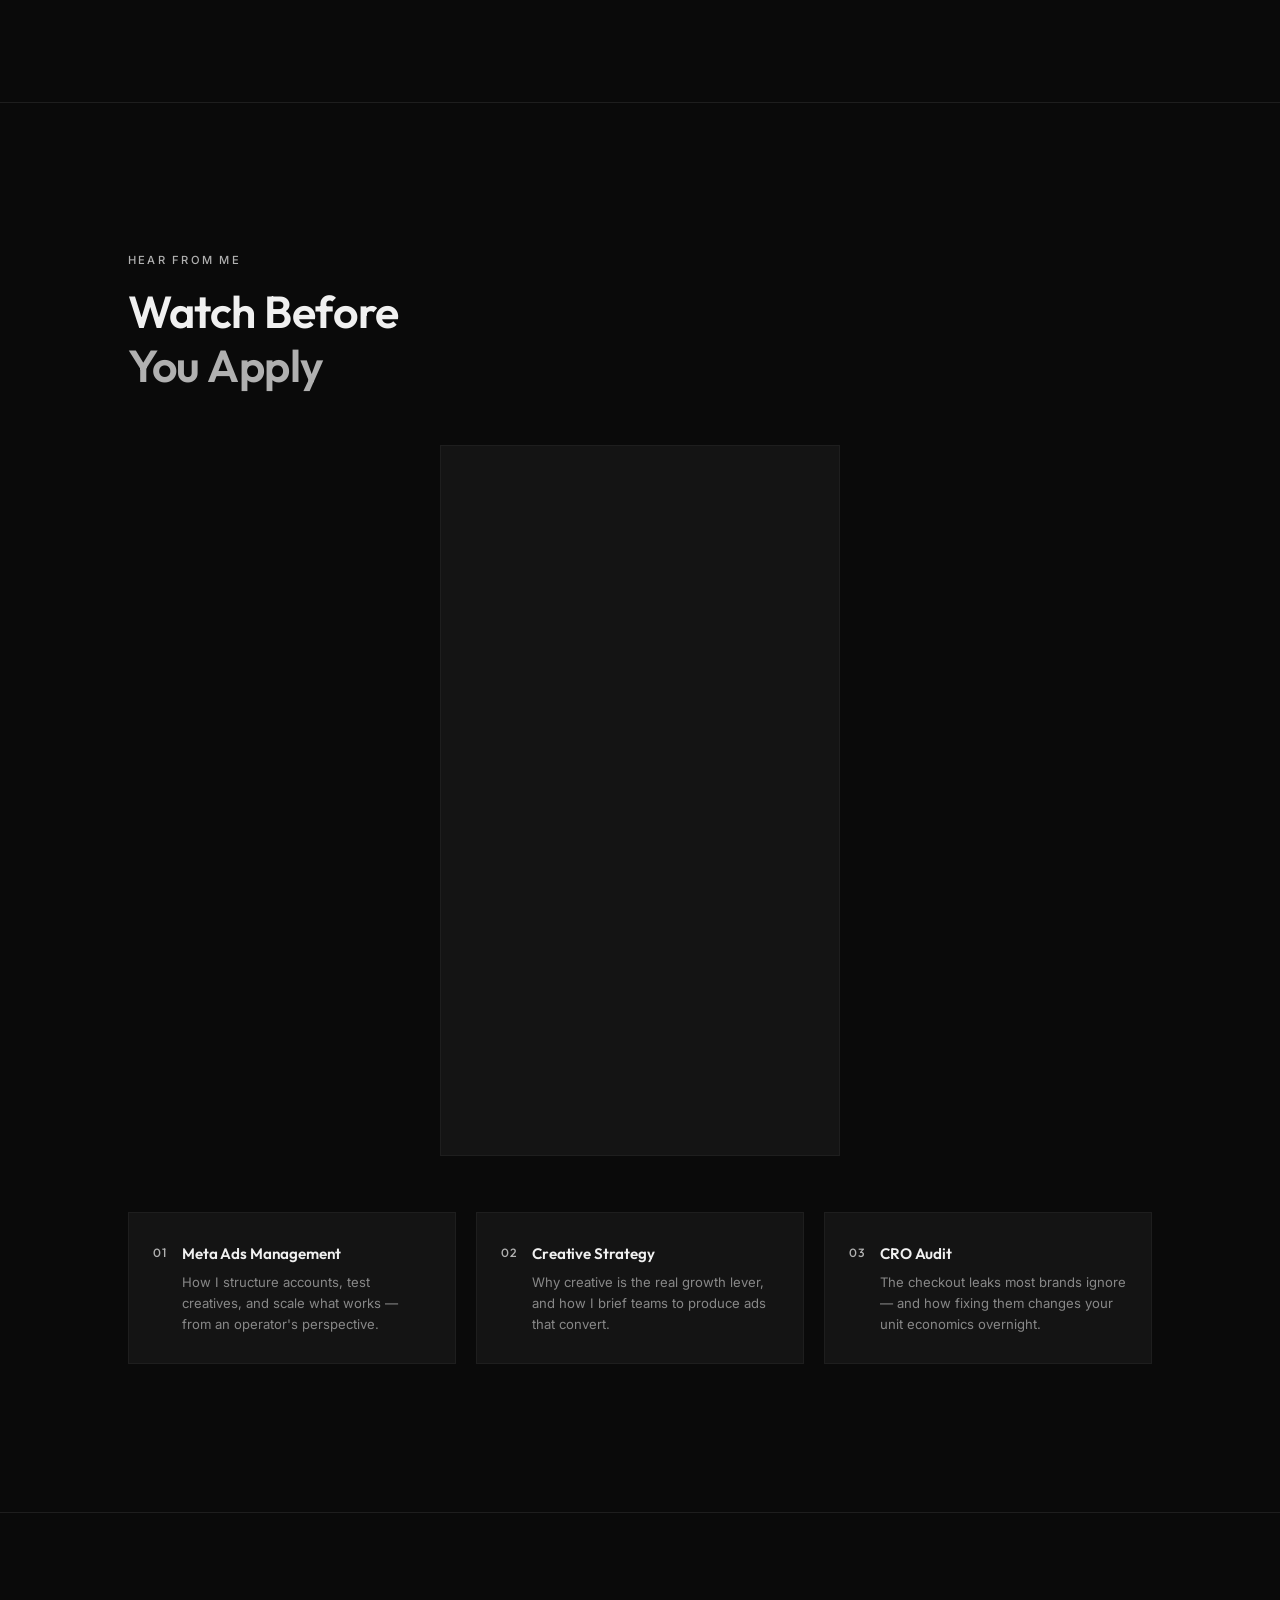
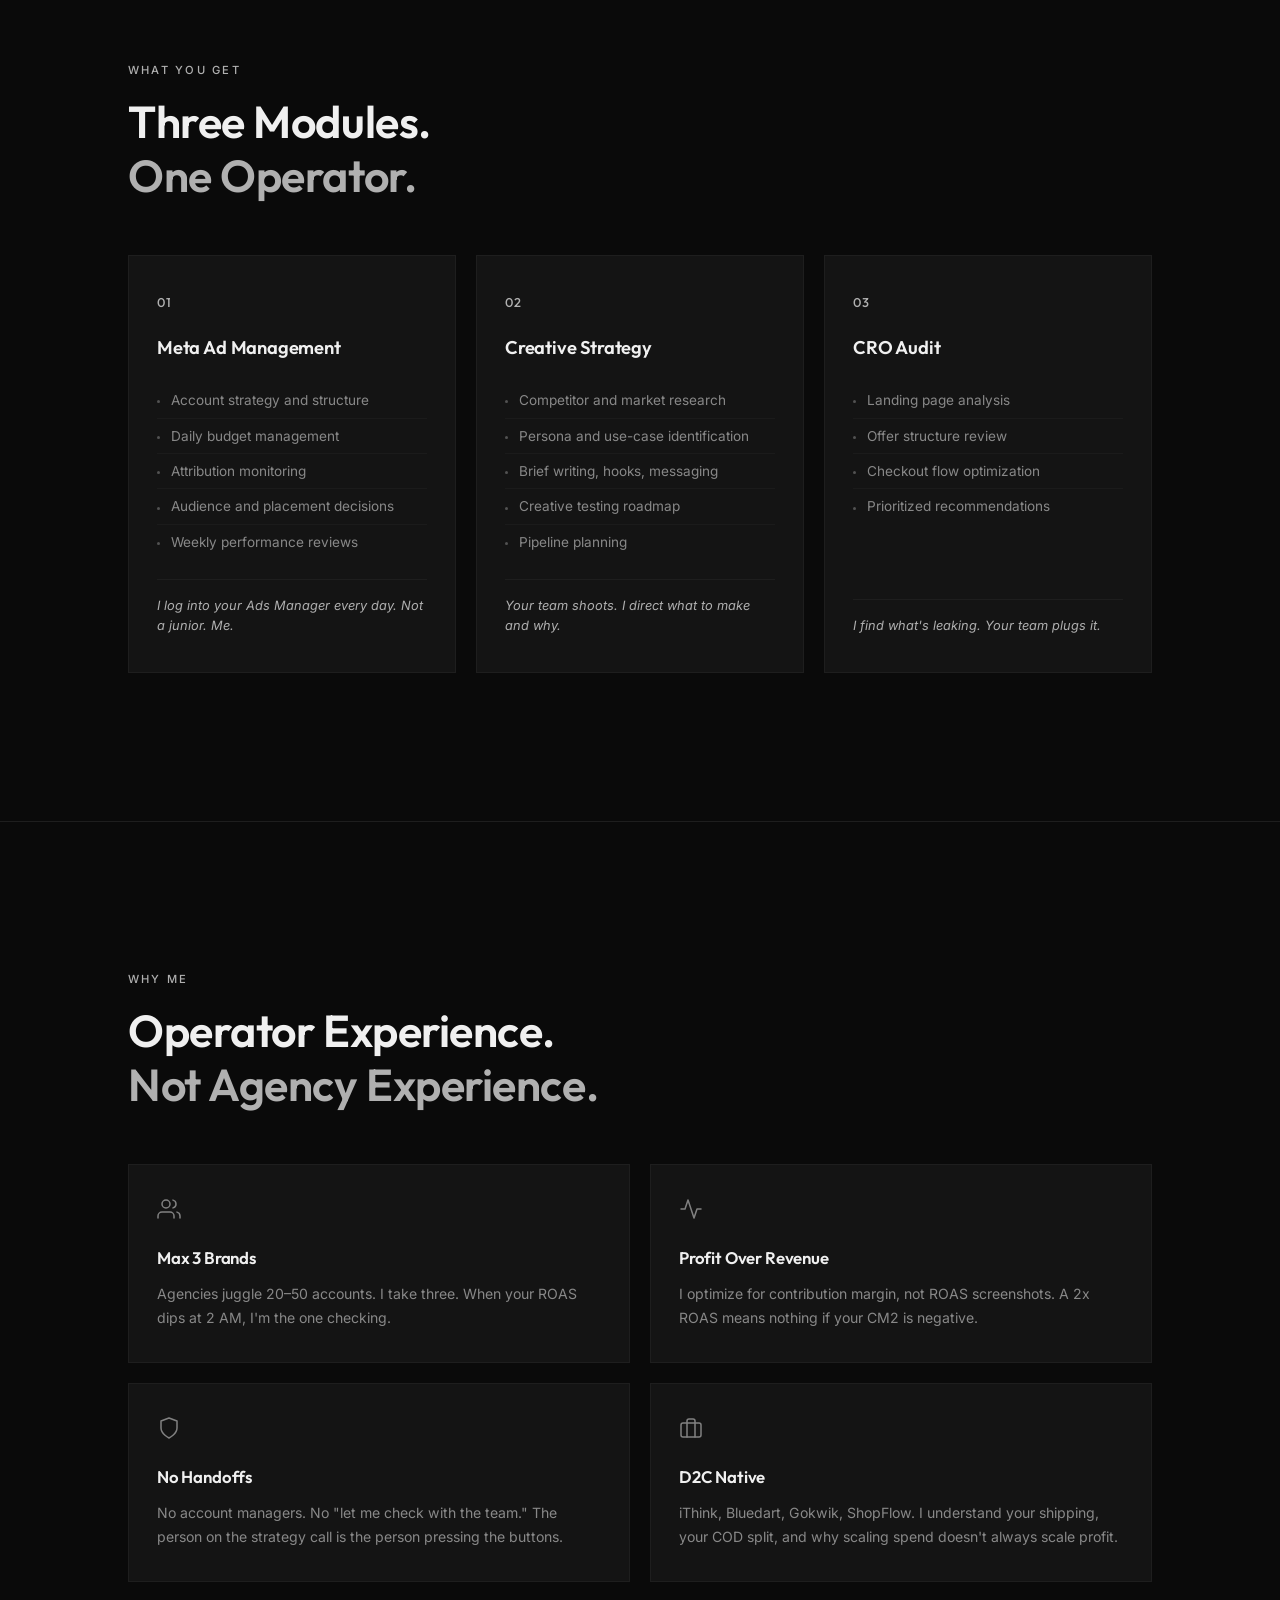
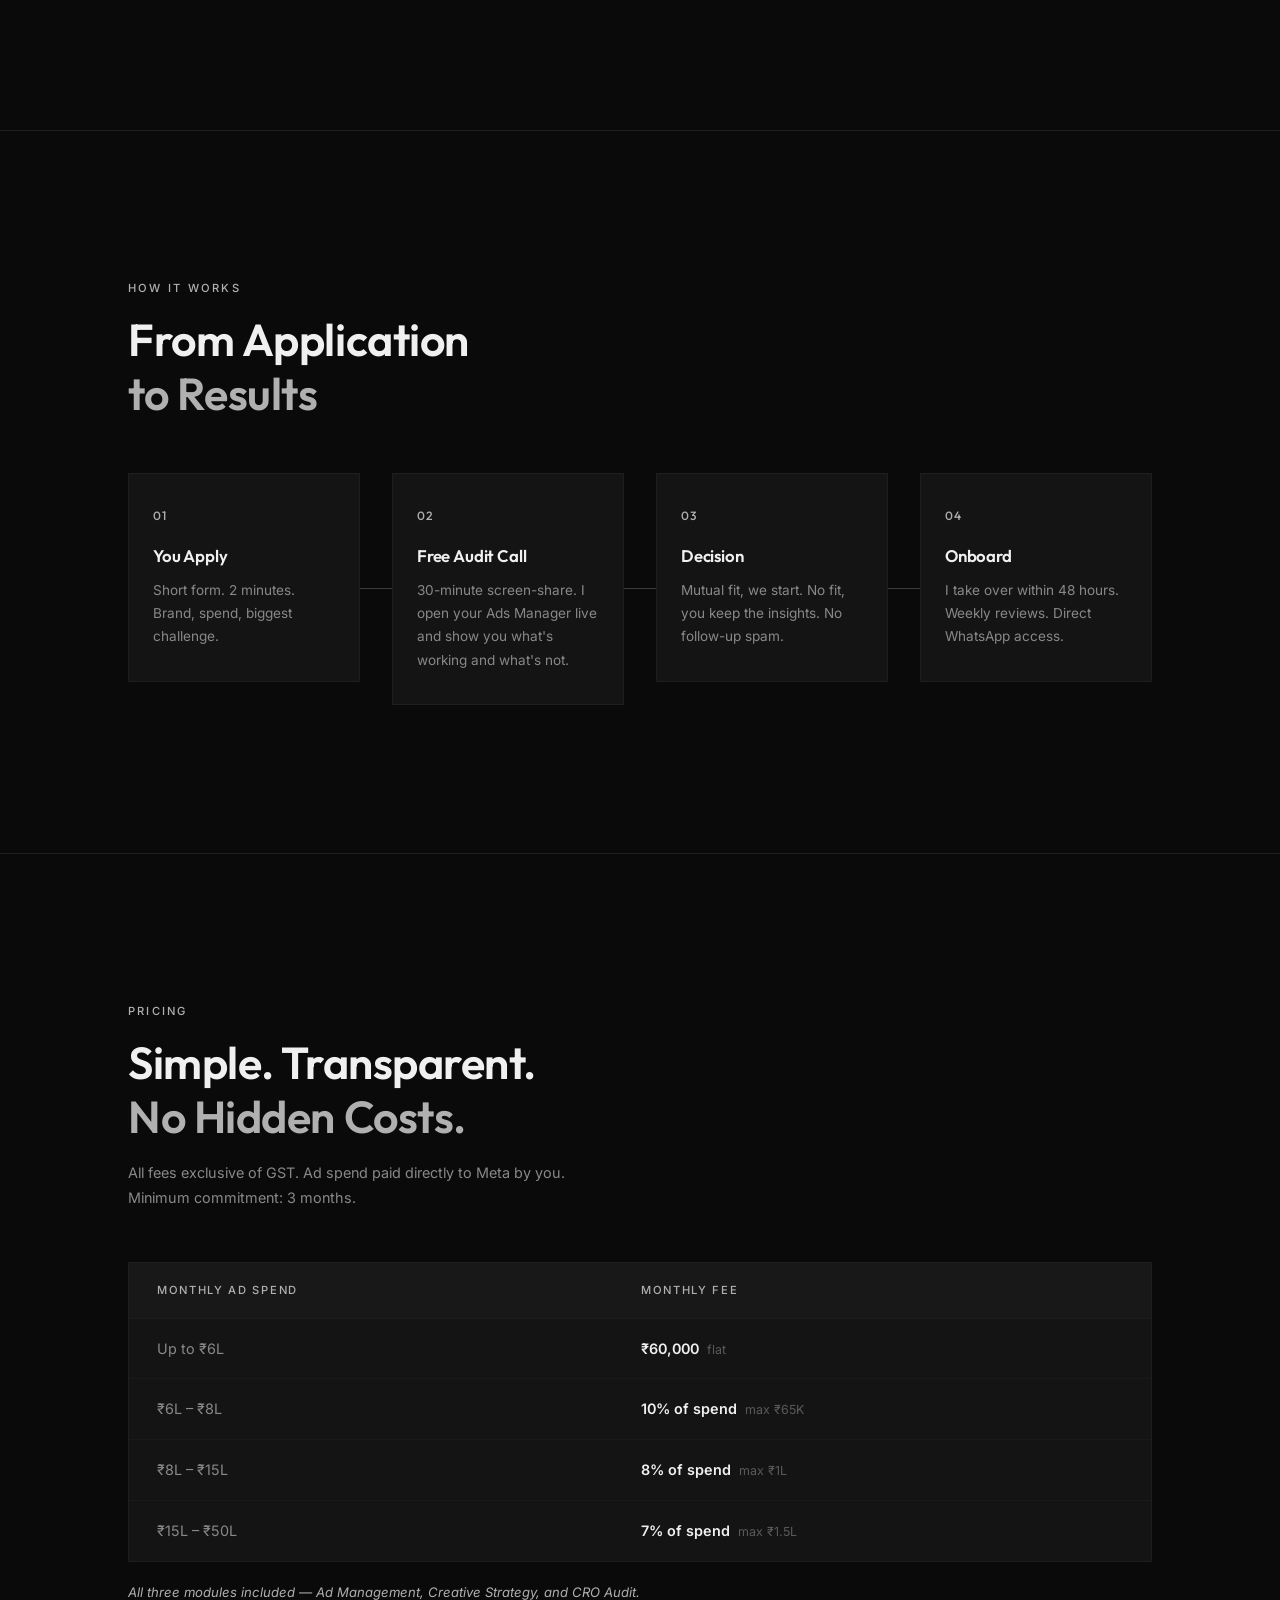
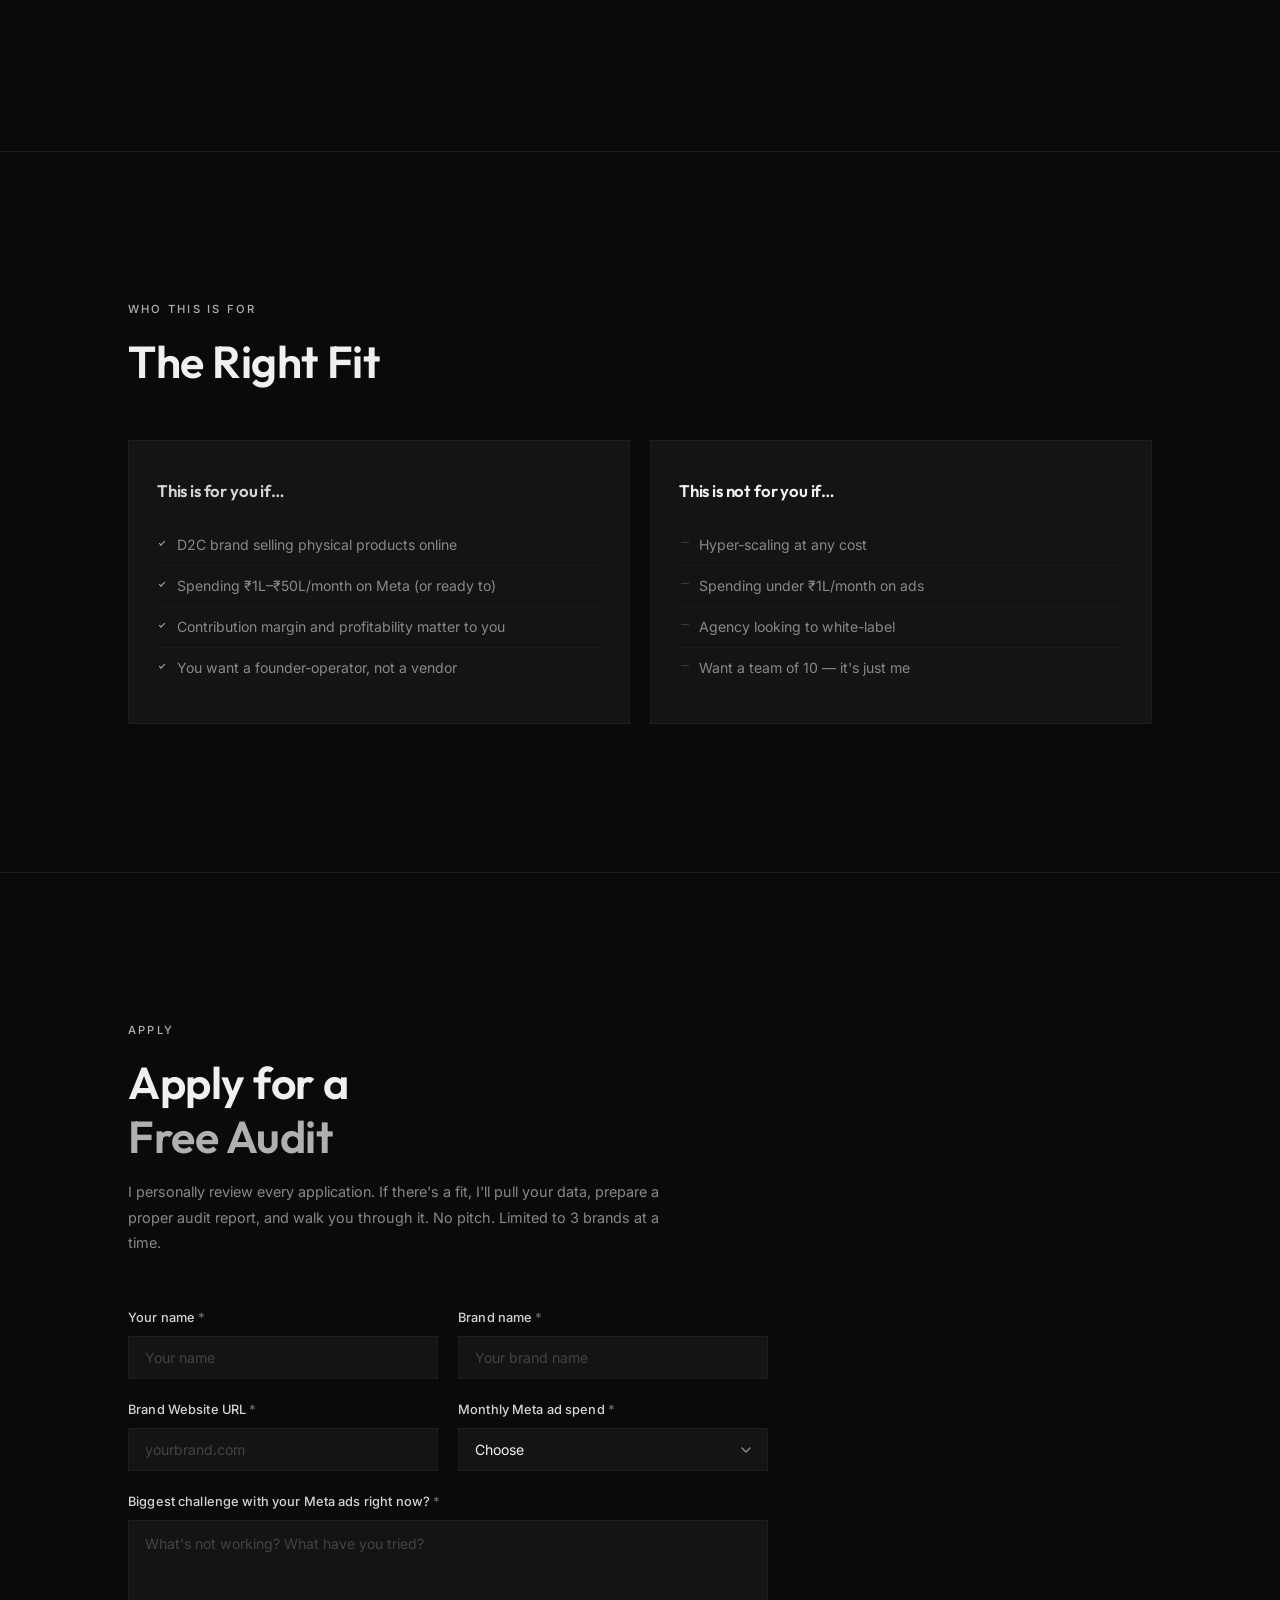
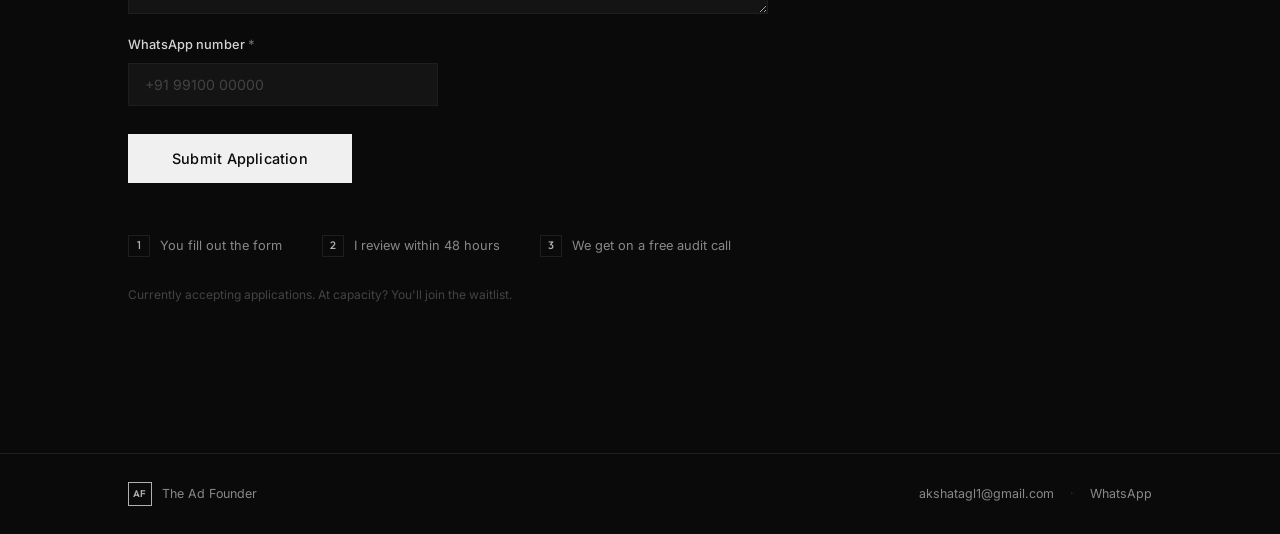
==== commit 03f90452: "Add files via upload" ====
--- a/index.html
+++ b/index.html
@@ -40,6 +40,7 @@
                 <a href="#founder">Story</a>
                 <a href="#services">Services</a>
                 <a href="#pricing">Pricing</a>
+                <a href="tweets.html">Tweets</a>
                 <a href="#apply" class="nav-cta">Apply for Audit</a>
             </div>
             <button class="nav-toggle" id="nav-toggle" aria-label="Toggle menu">
@@ -373,6 +374,7 @@
                     <label for="form-whatsapp">WhatsApp number <span class="required">*</span></label>
                     <input type="tel" id="form-whatsapp" name="whatsapp" required placeholder="+91 99100 00000">
                 </div>
+                <div class="form-errors" id="form-errors" style="display: none;"></div>
                 <button type="submit" class="btn btn-primary btn-large form-submit" id="form-submit">Submit Application</button>
             </form>
 
--- a/style.css
+++ b/style.css
@@ -926,6 +926,23 @@
     opacity: 0.5;
     cursor: not-allowed;
     transform: none !important;
+}
+
+/* Error state */
+.form-errors {
+    max-width: 640px;
+    padding: 16px 20px;
+    margin-bottom: 20px;
+    border: 1px solid #6b2b2b;
+    background: #1a0a0a;
+    border-radius: 4px;
+}
+
+.form-errors p {
+    color: #e8a0a0;
+    font-size: 0.88rem;
+    line-height: 1.7;
+    margin: 0;
 }
 
 /* Success state */
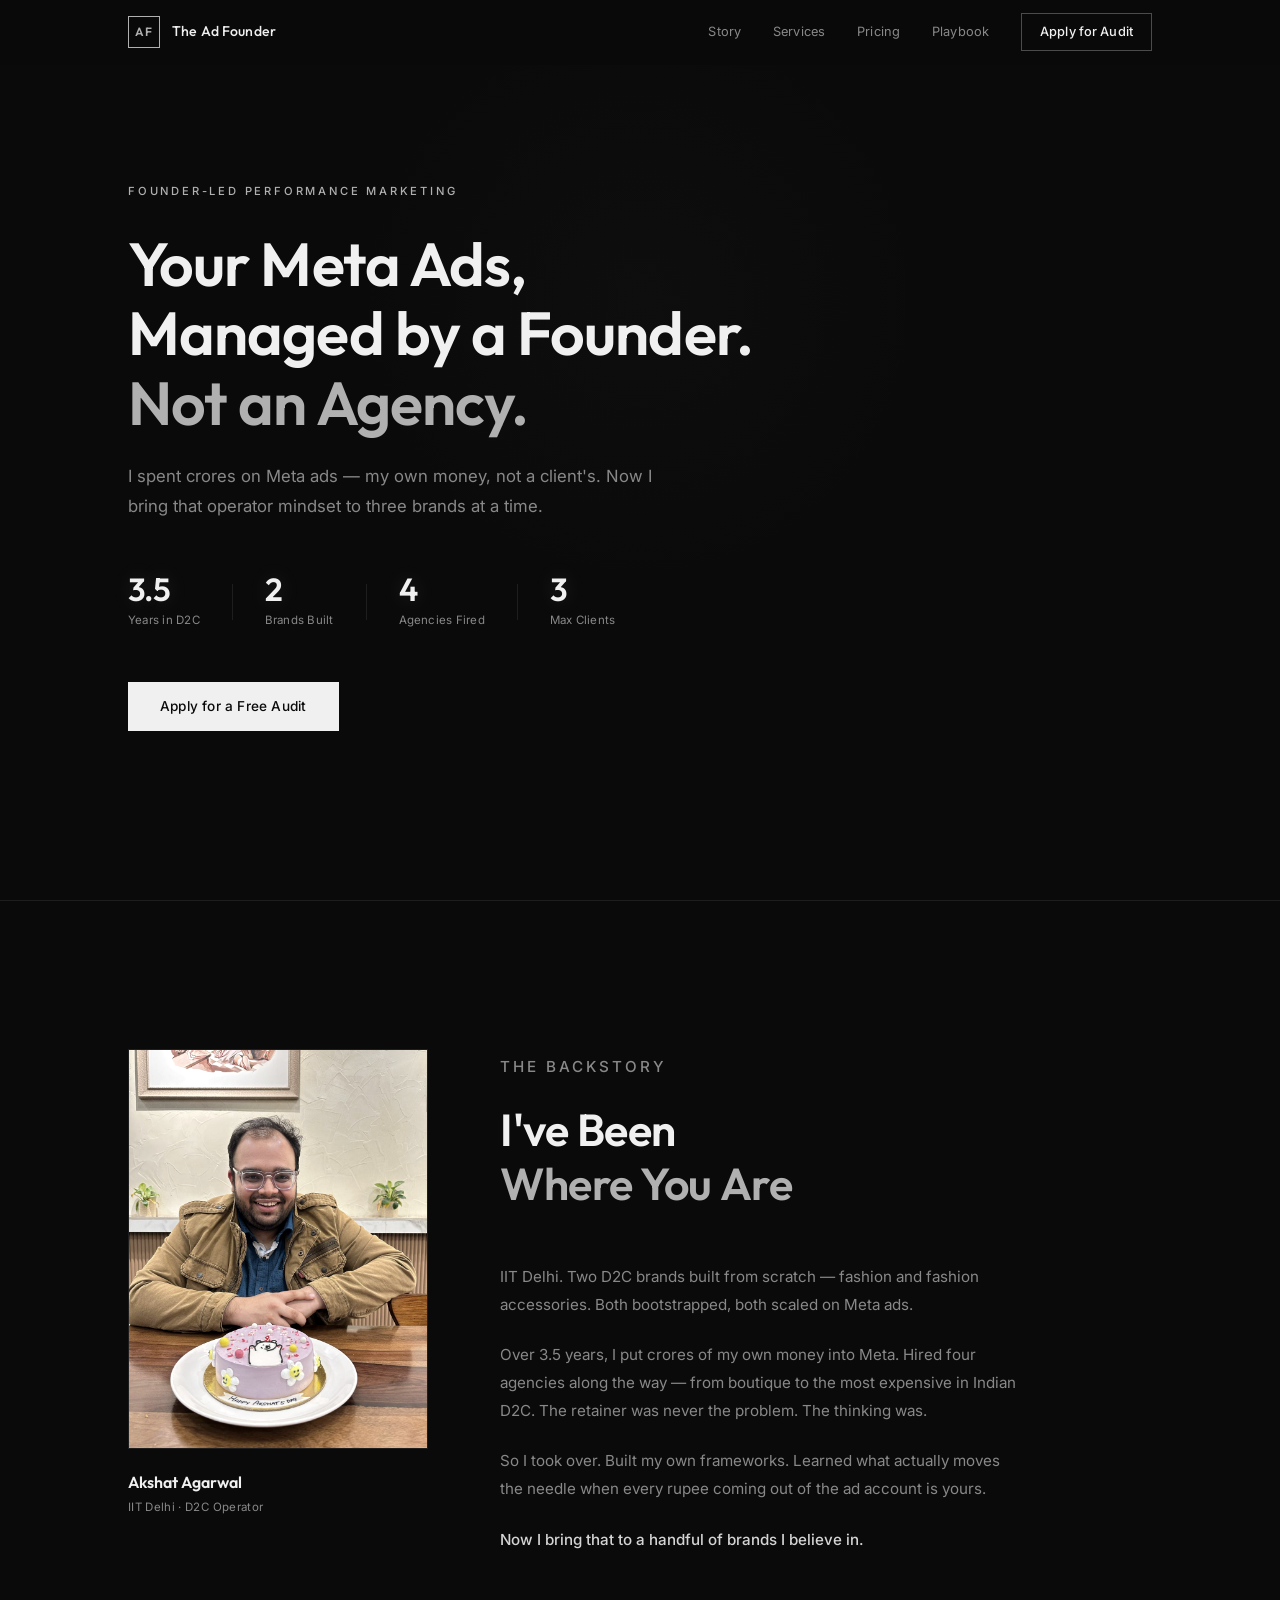
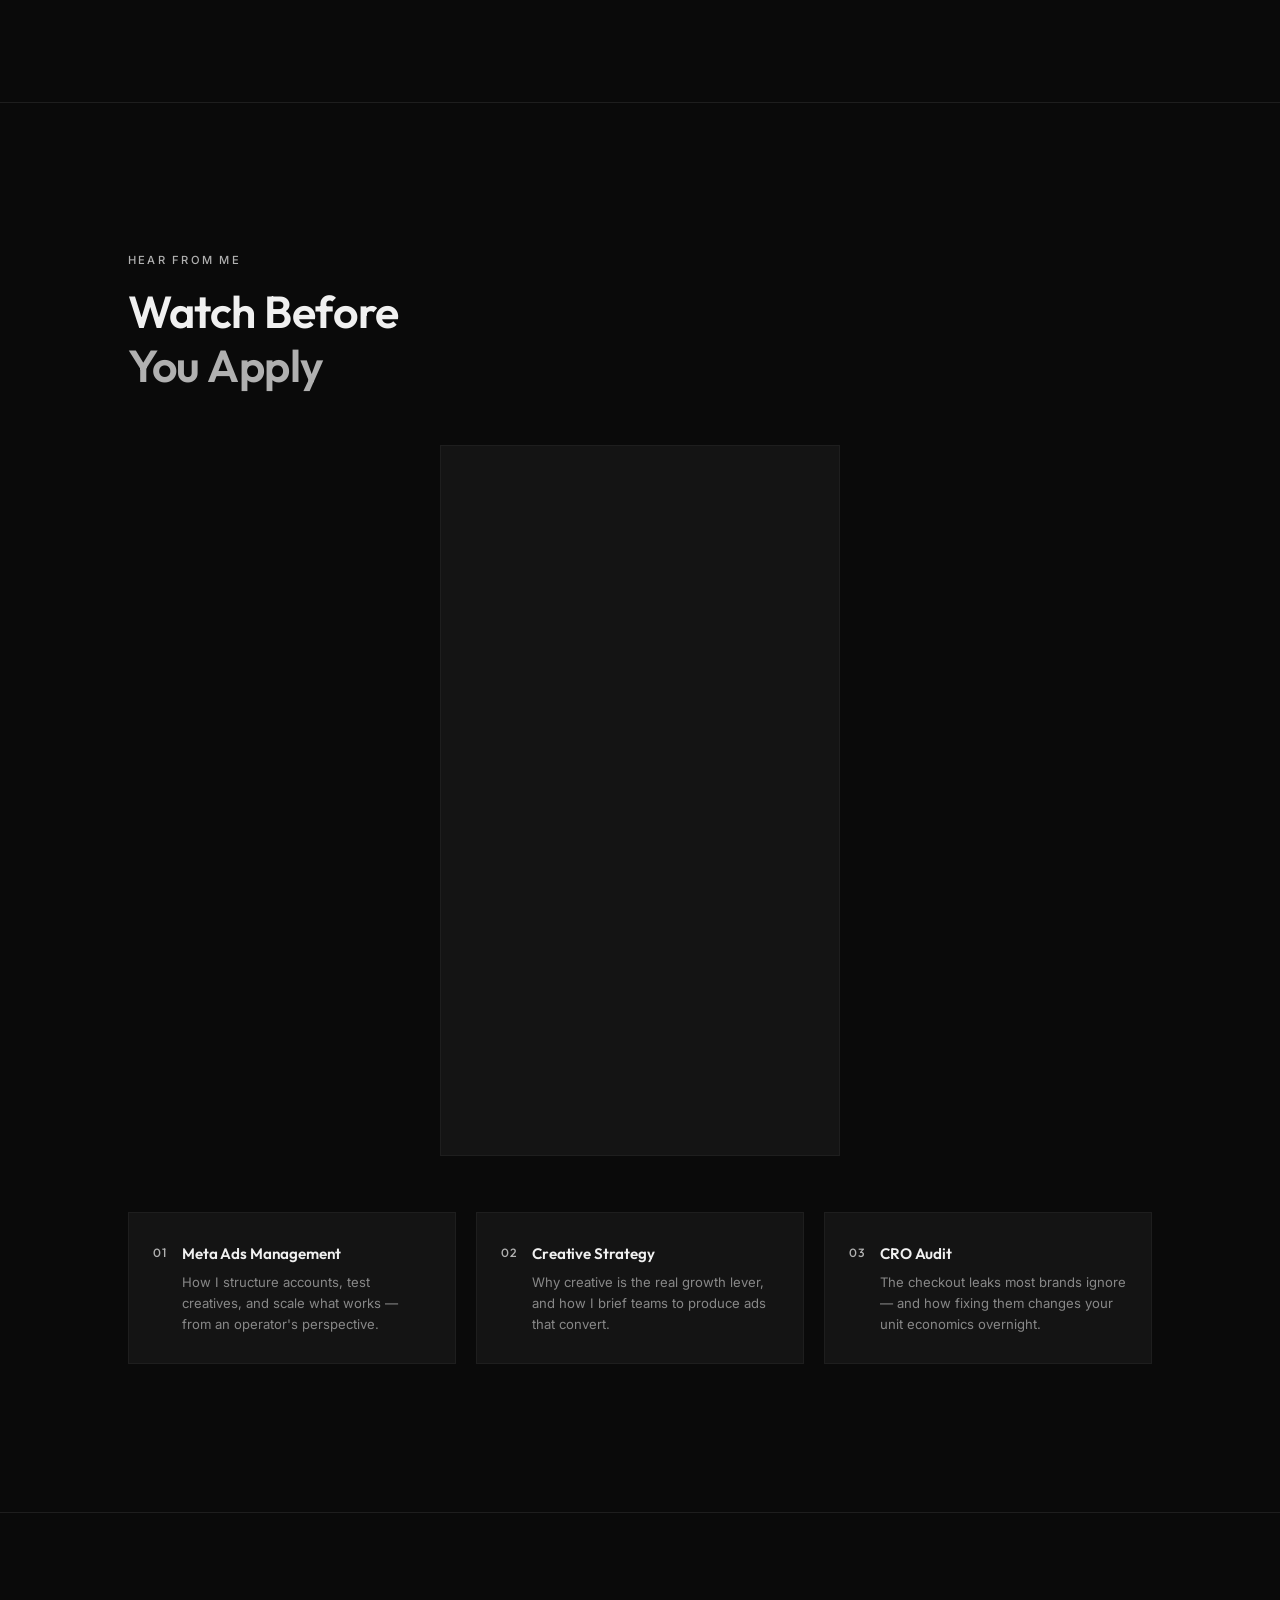
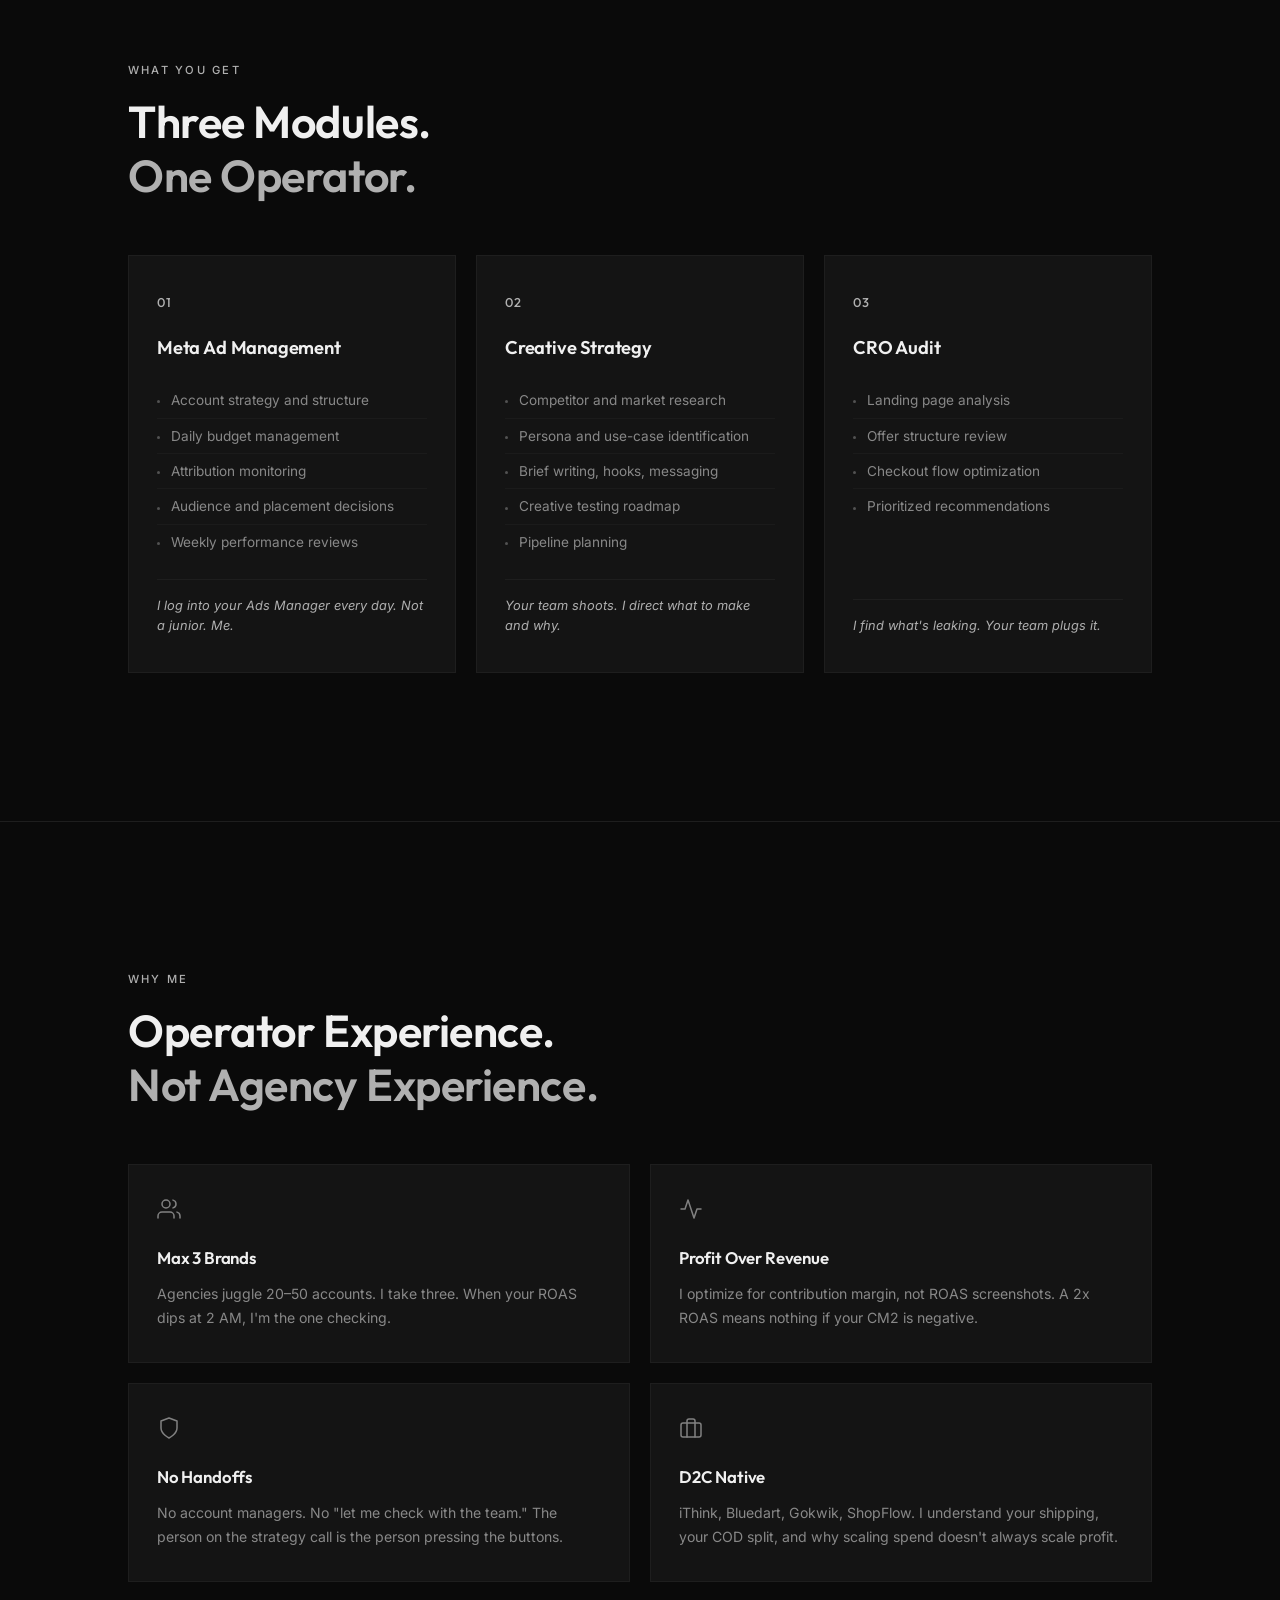
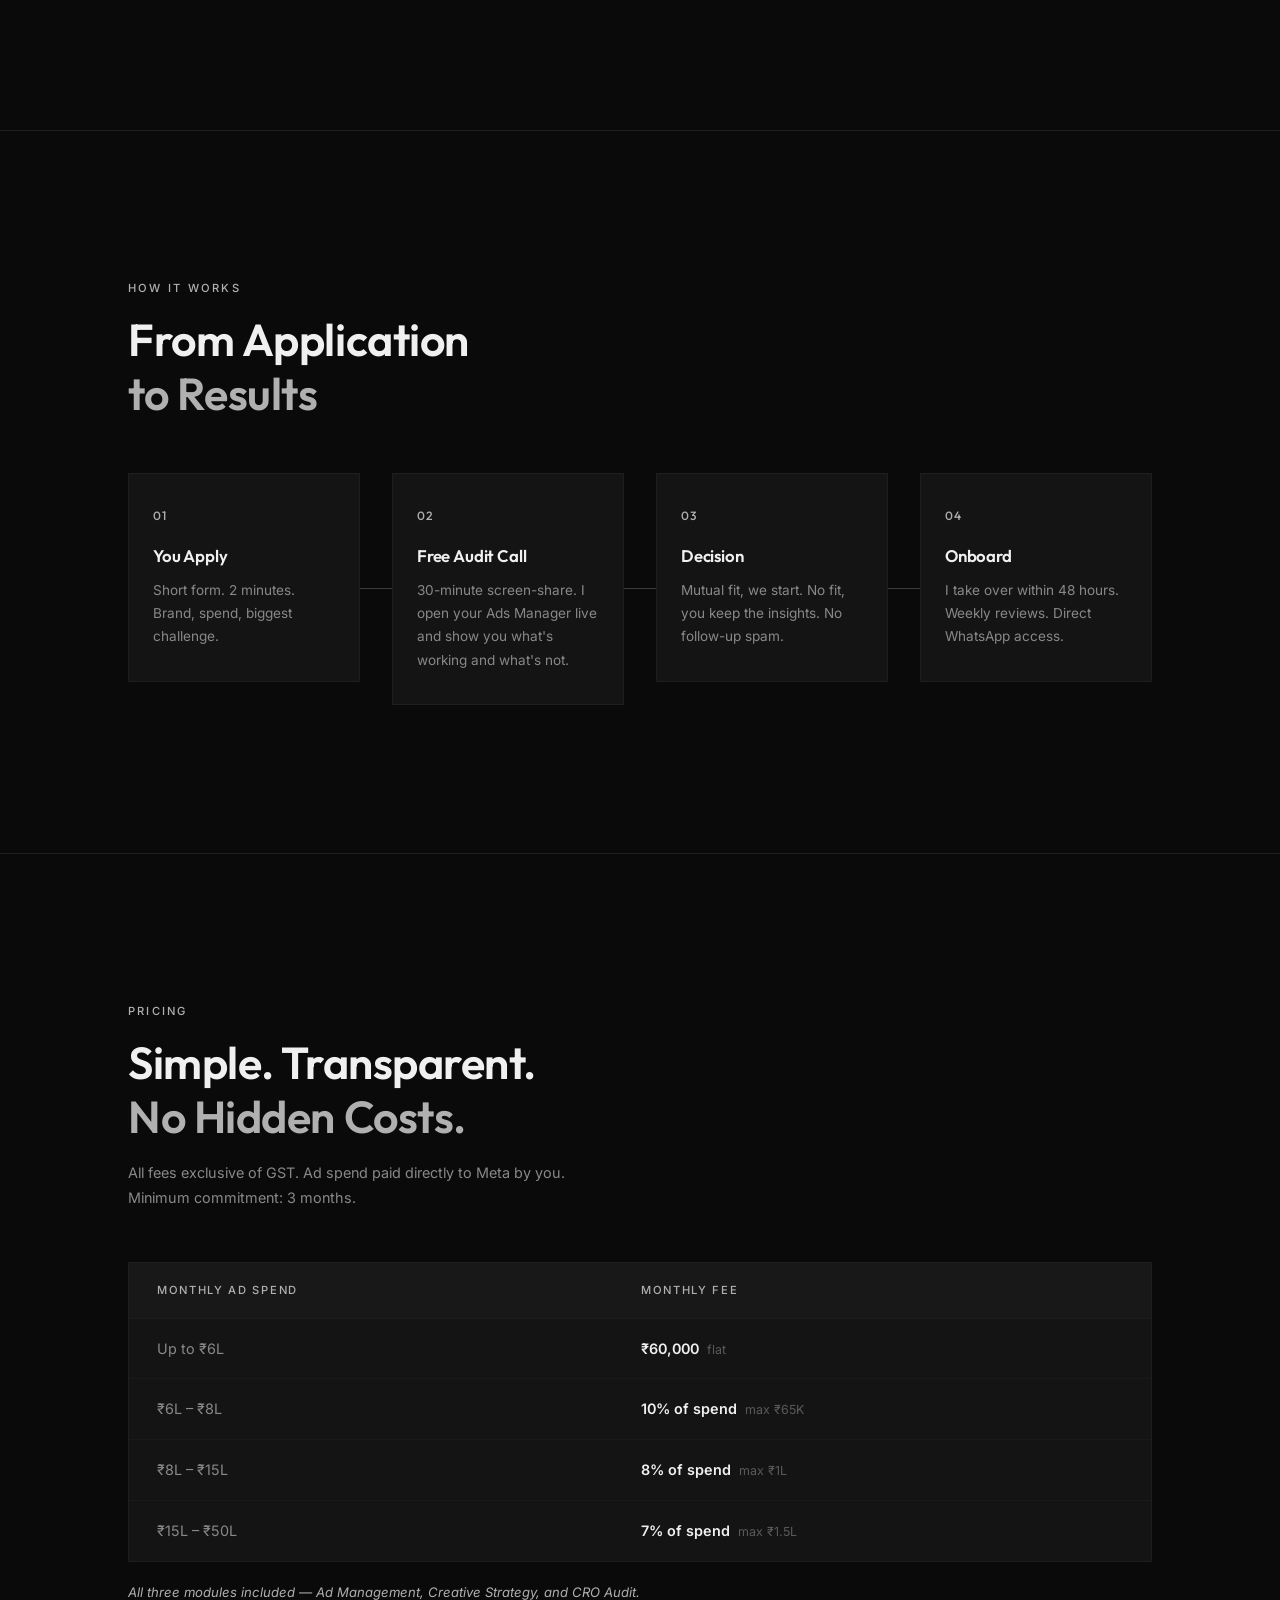
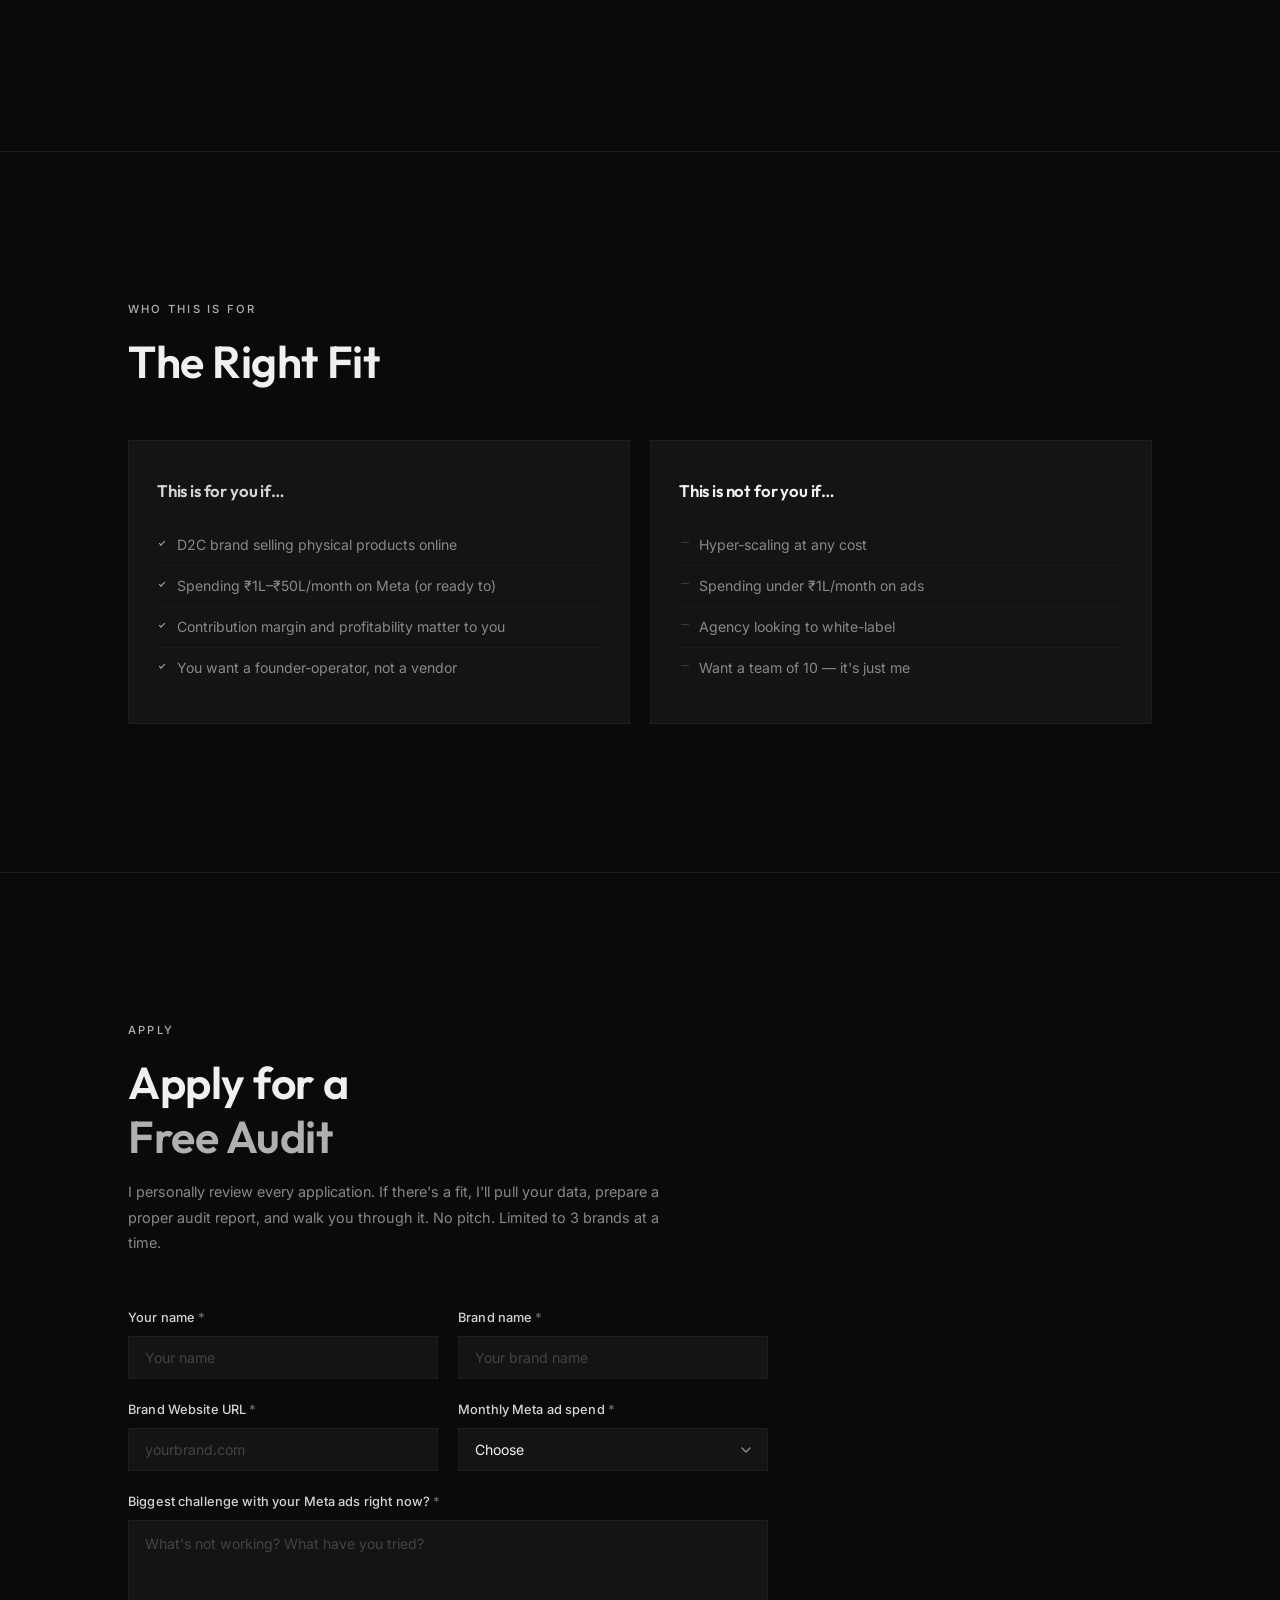
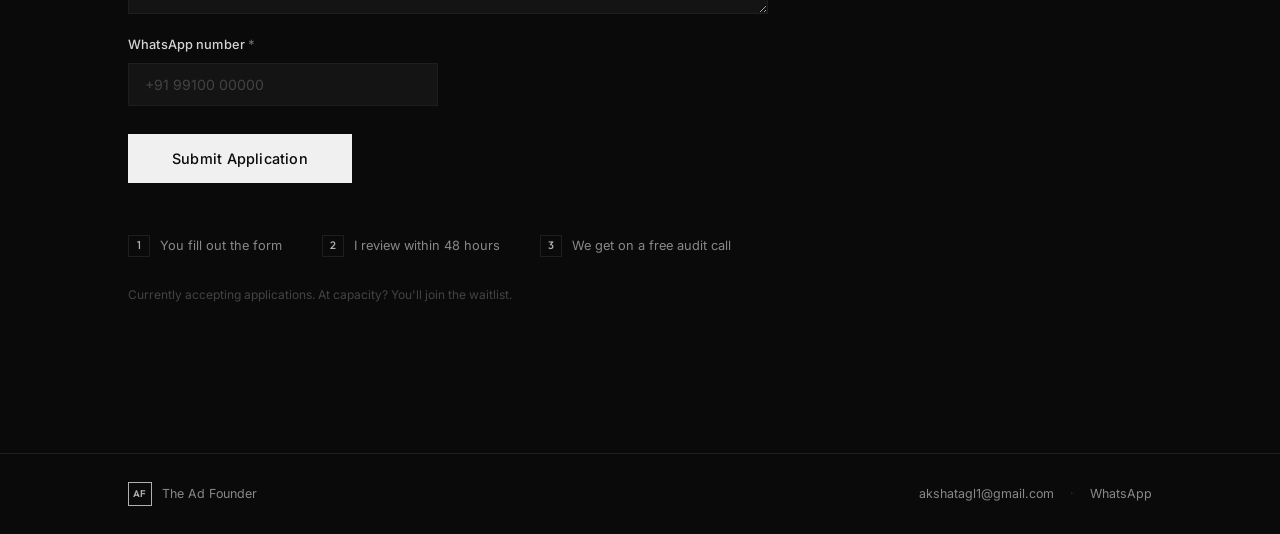
==== commit 0320dd97: "Add files via upload" ====
--- a/index.html
+++ b/index.html
@@ -40,7 +40,7 @@
                 <a href="#founder">Story</a>
                 <a href="#services">Services</a>
                 <a href="#pricing">Pricing</a>
-                <a href="tweets.html">Tweets</a>
+                <a href="tweets.html">Playbook</a>
                 <a href="#apply" class="nav-cta">Apply for Audit</a>
             </div>
             <button class="nav-toggle" id="nav-toggle" aria-label="Toggle menu">
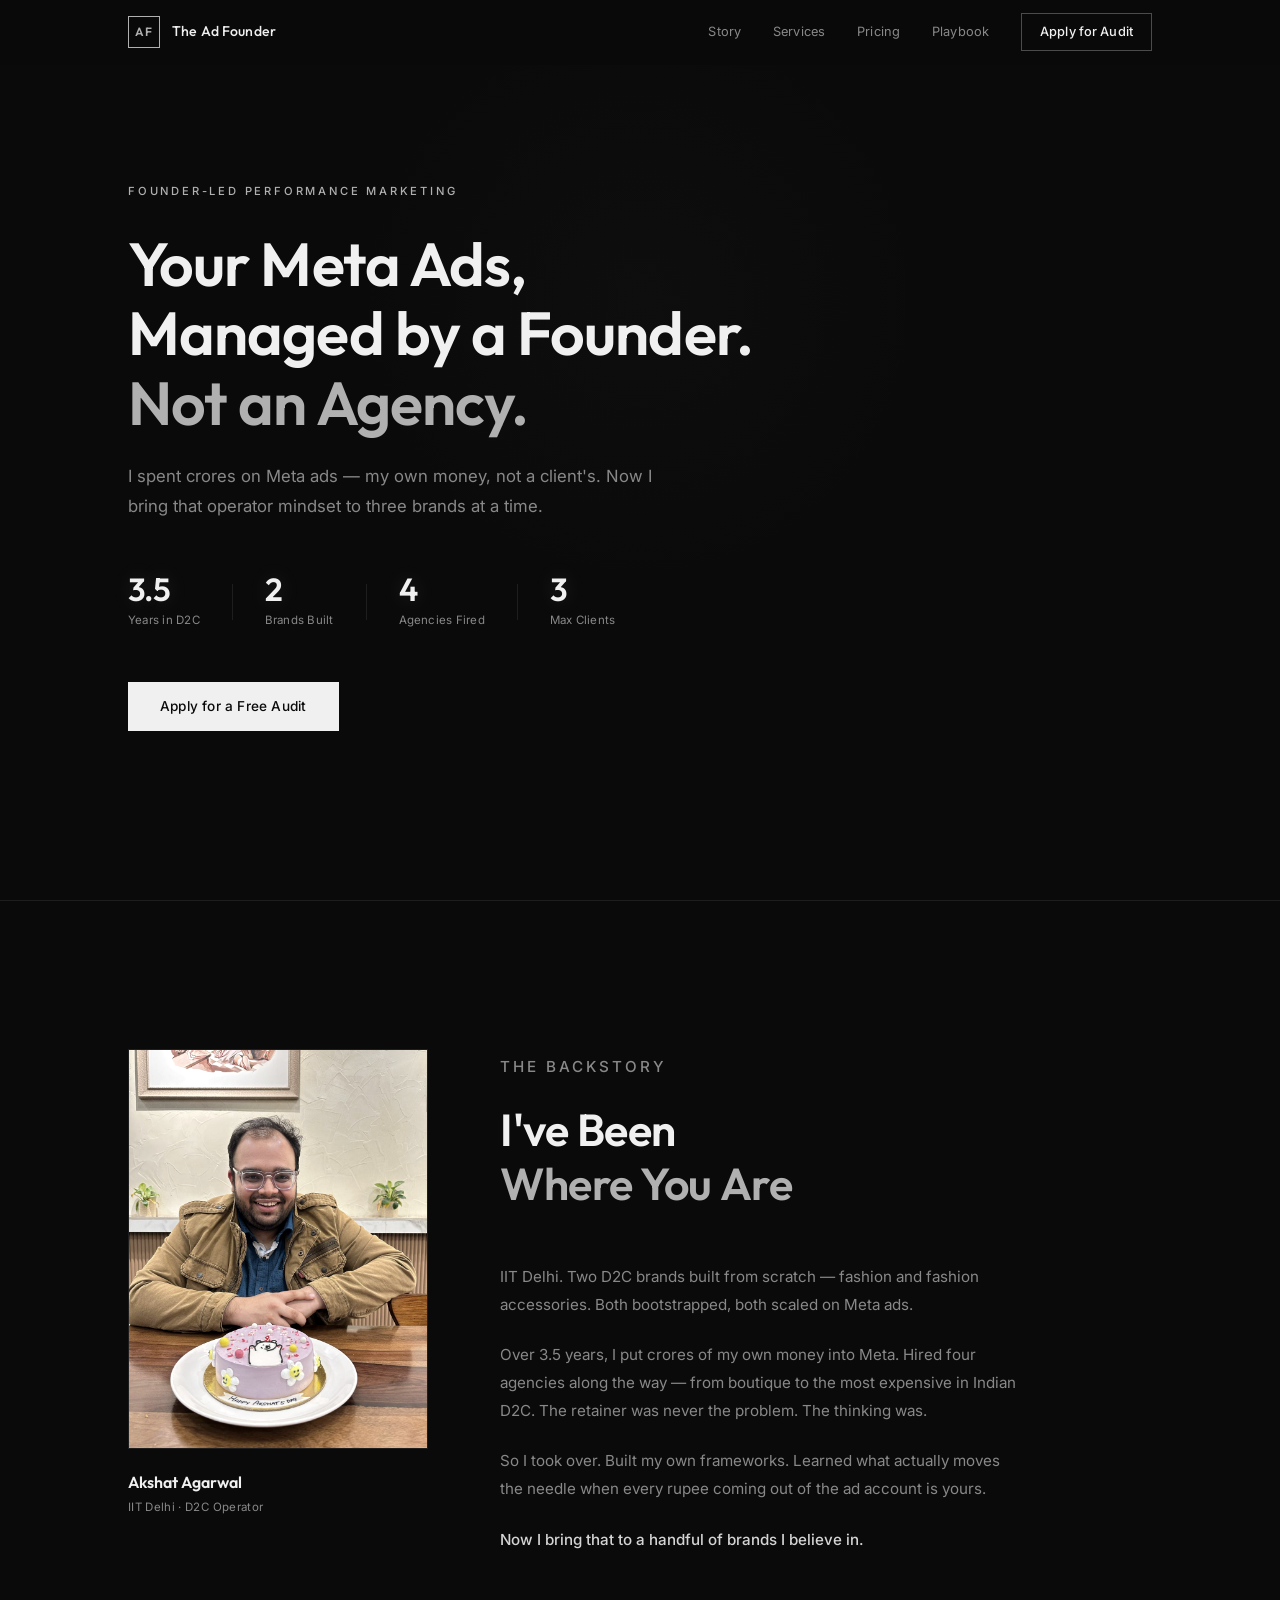
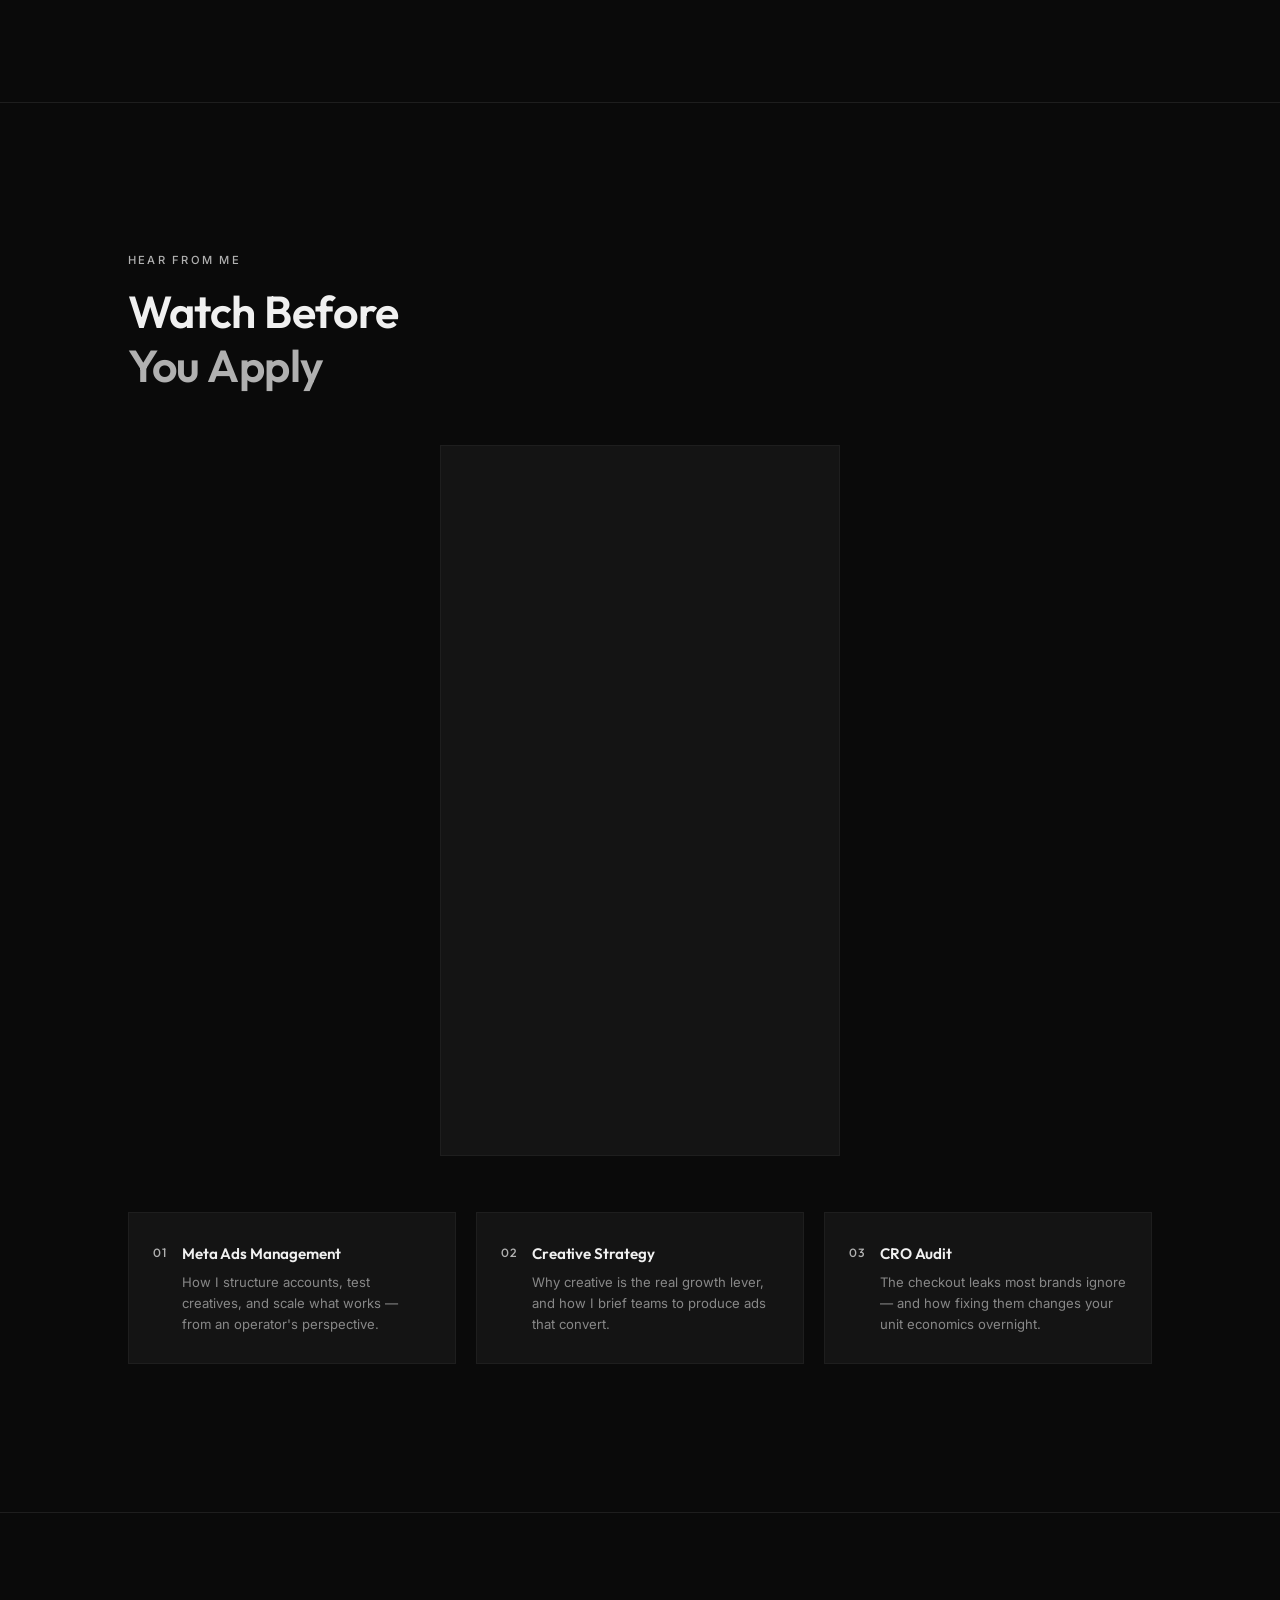
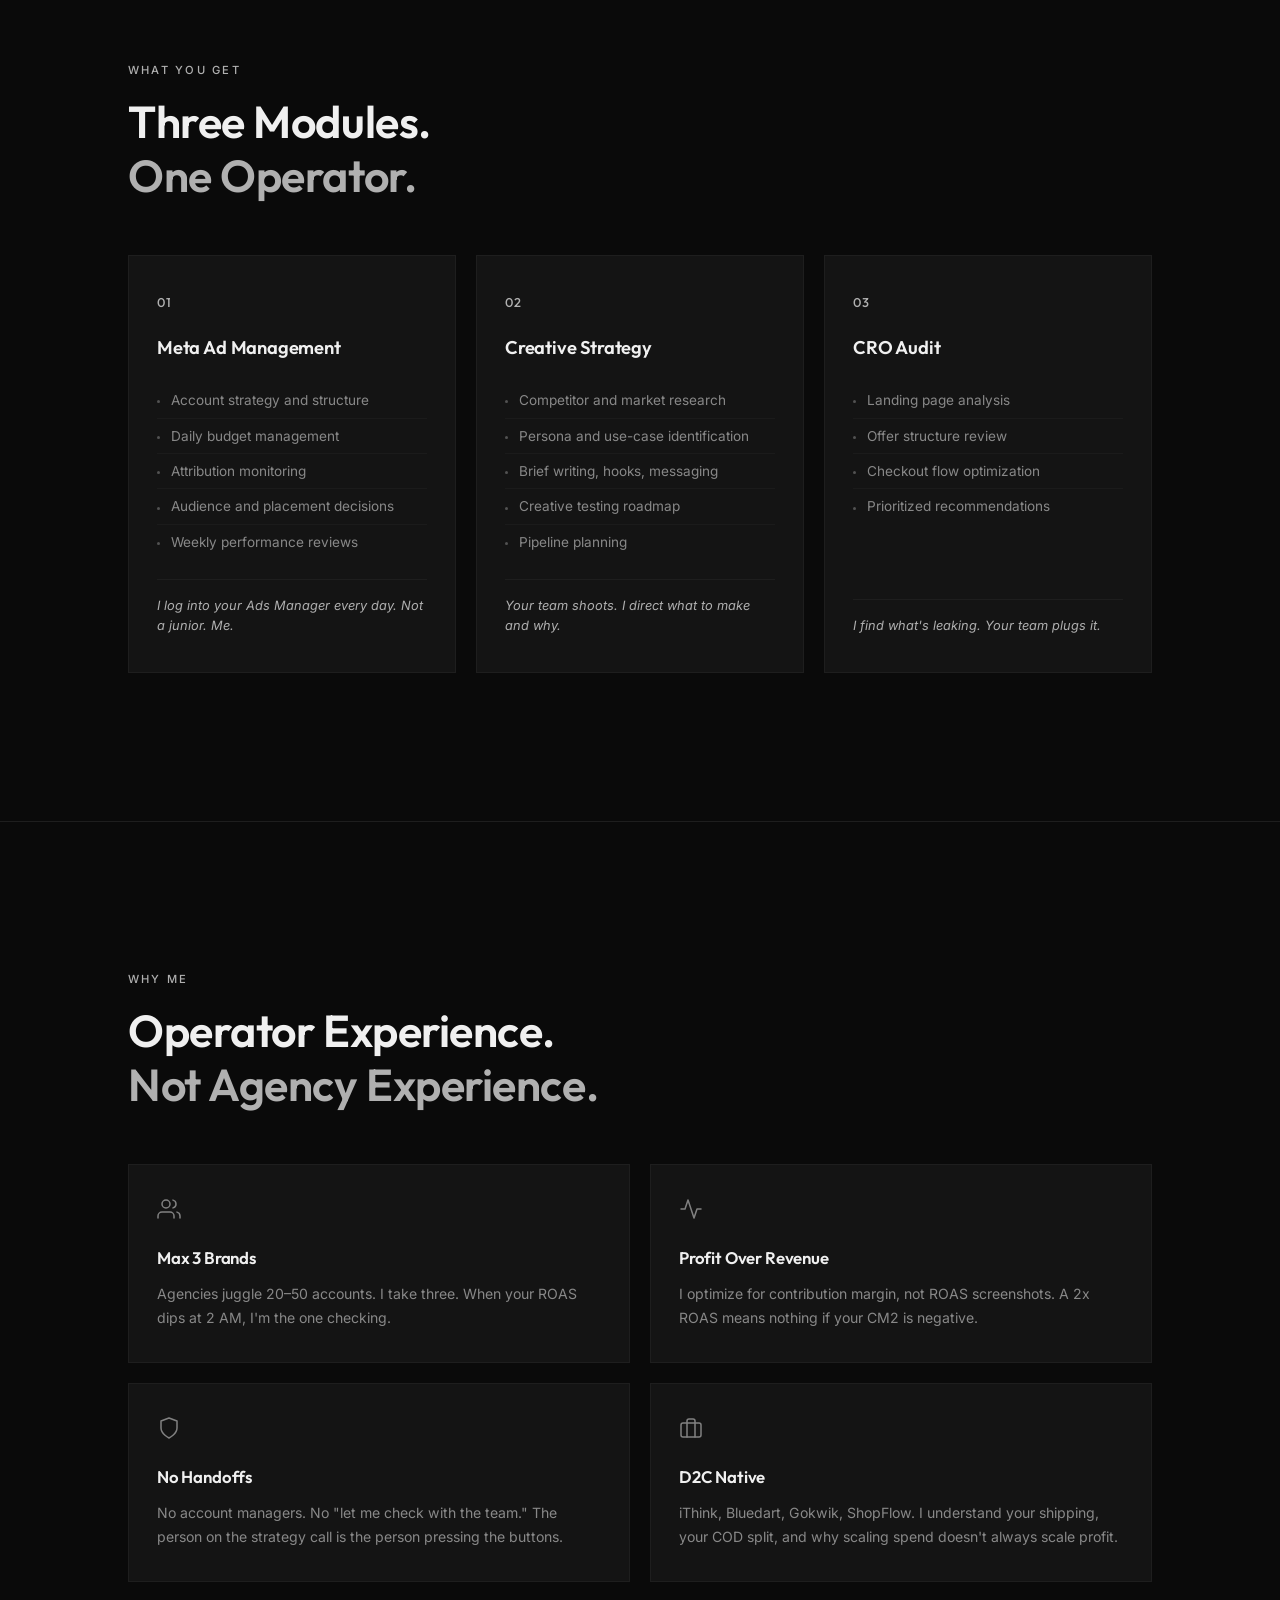
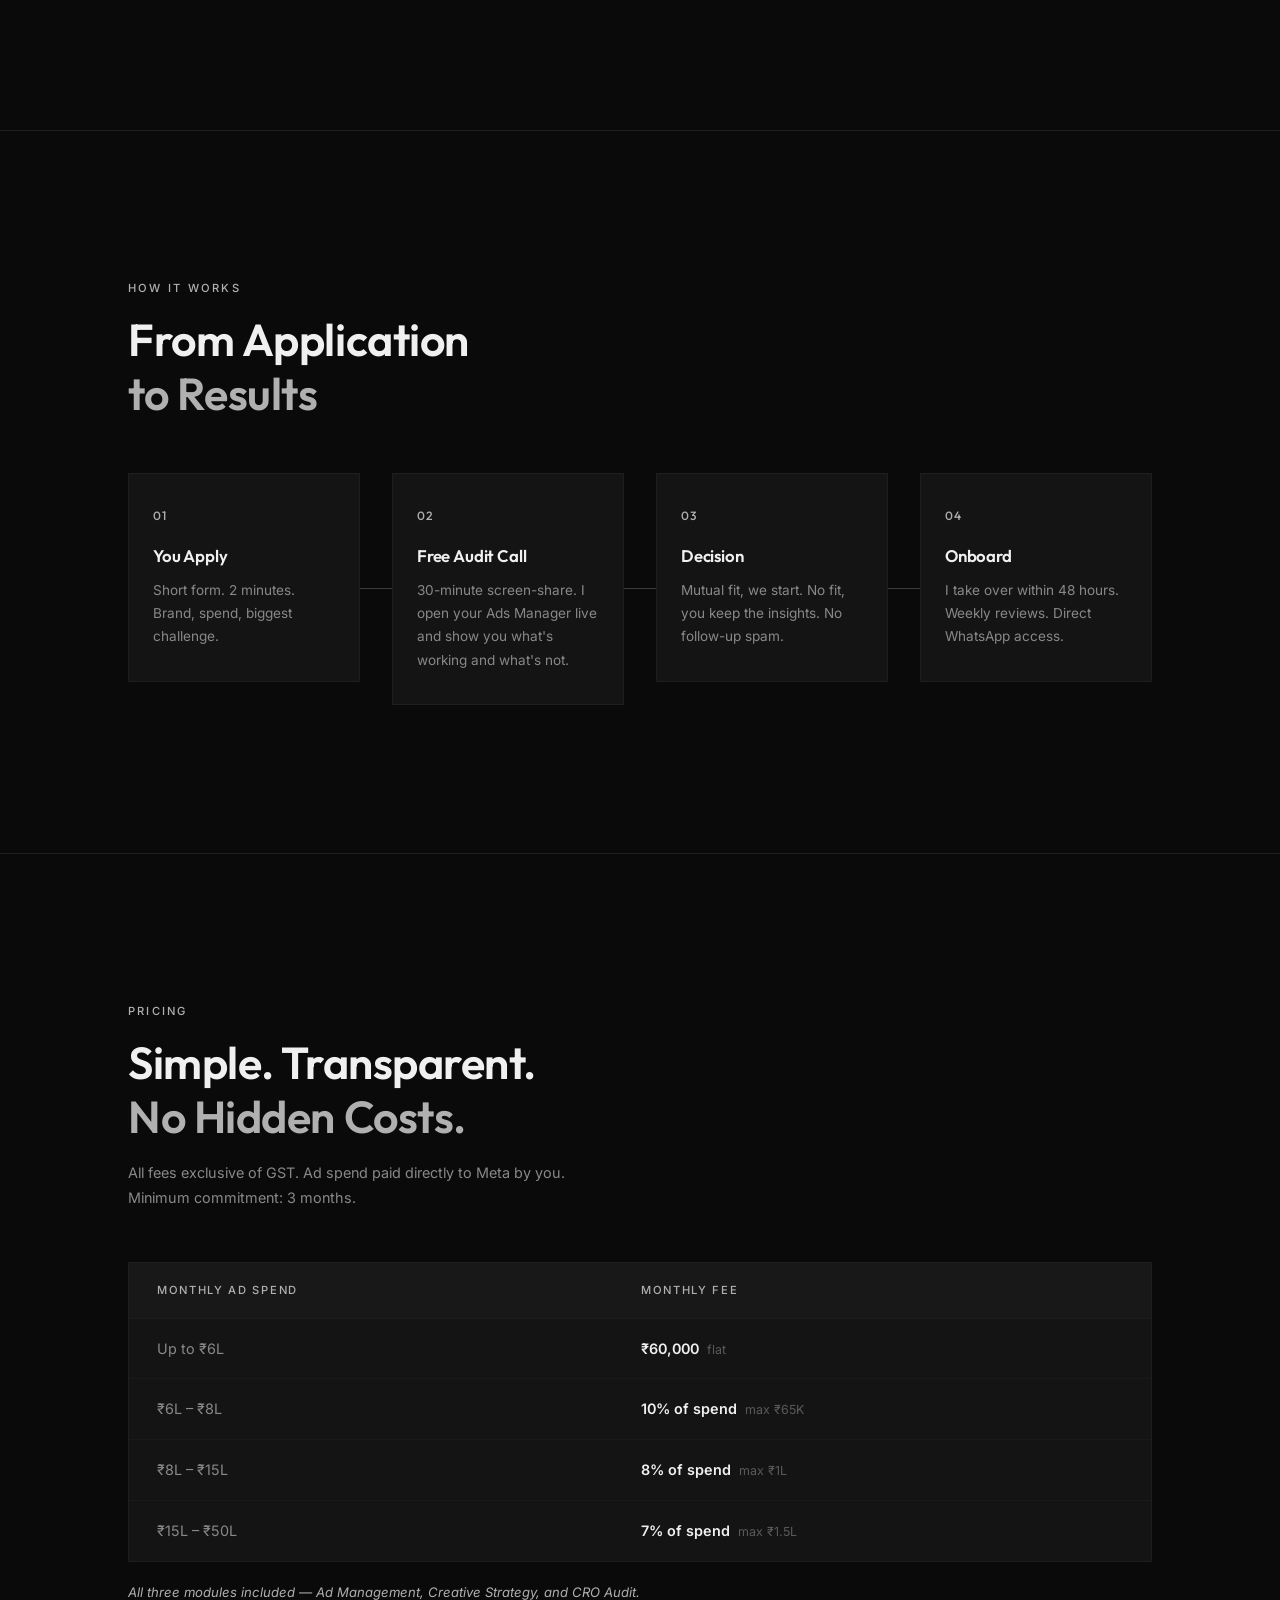
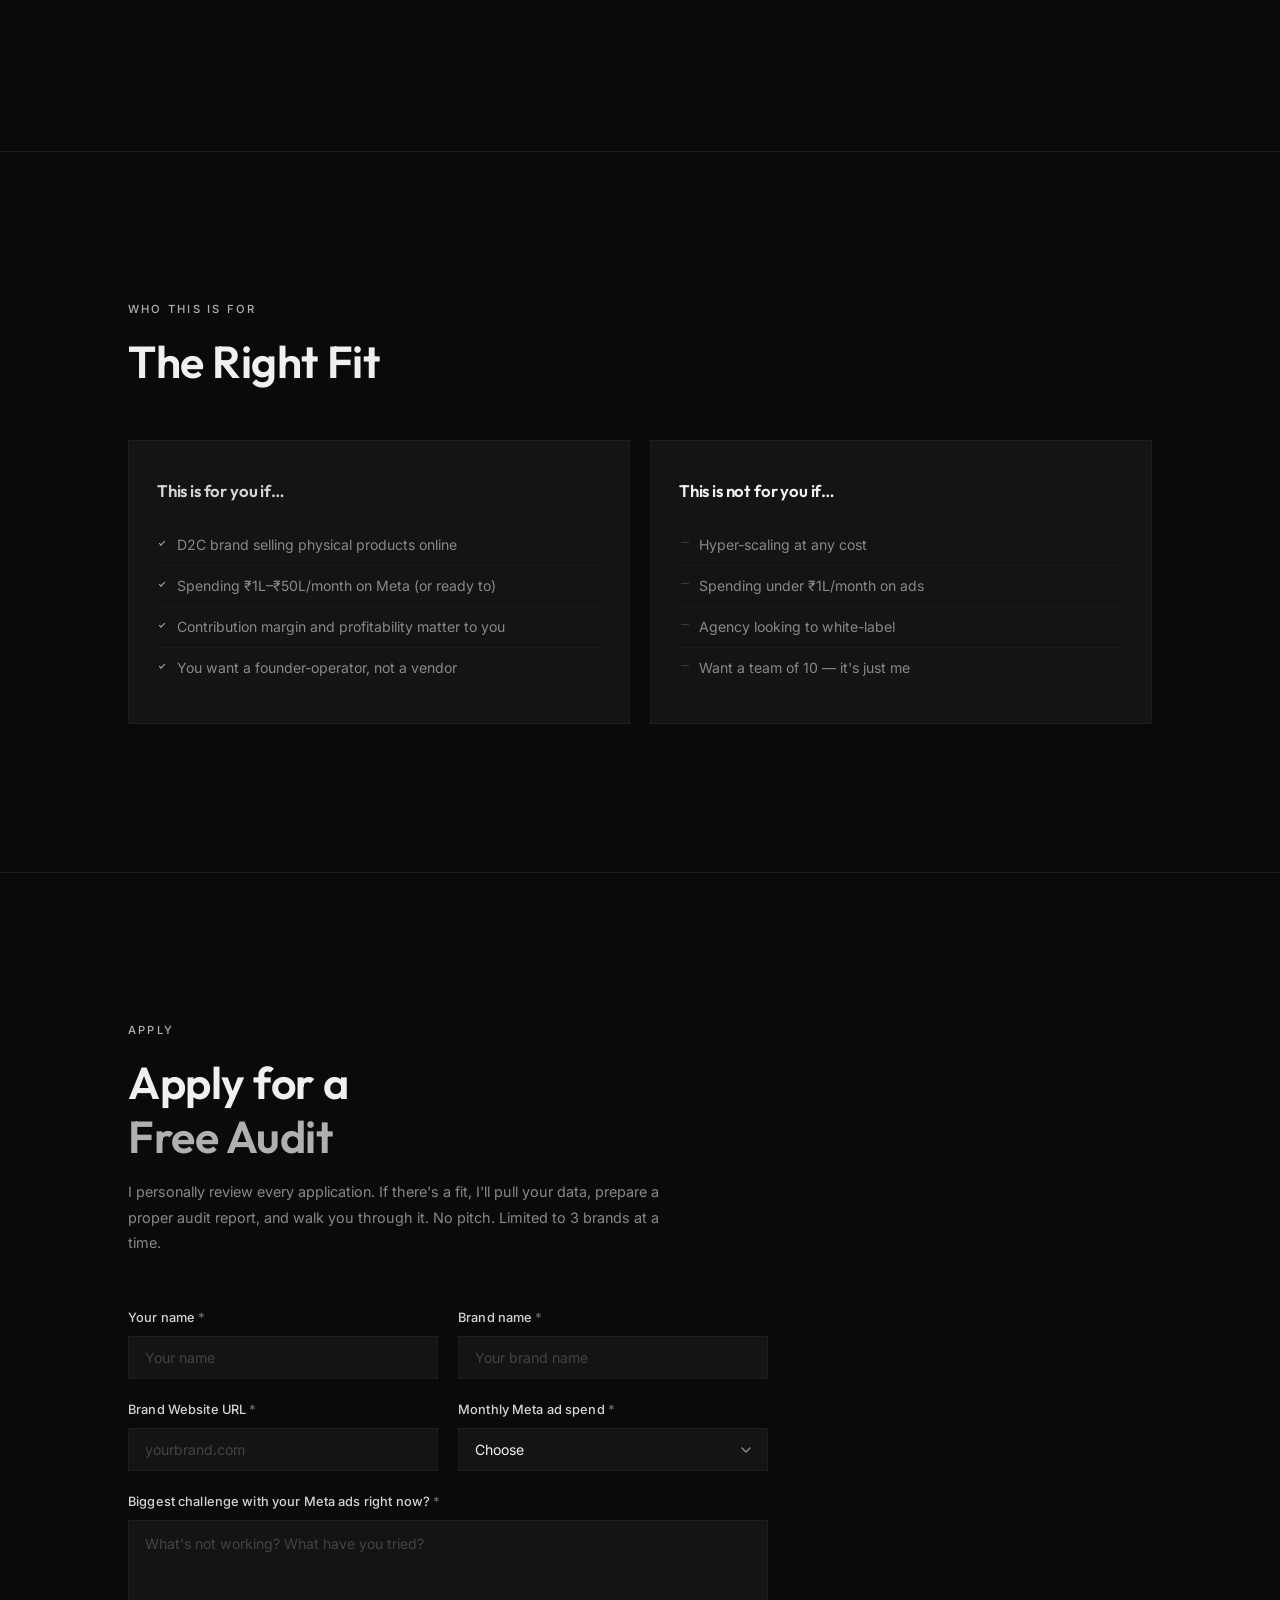
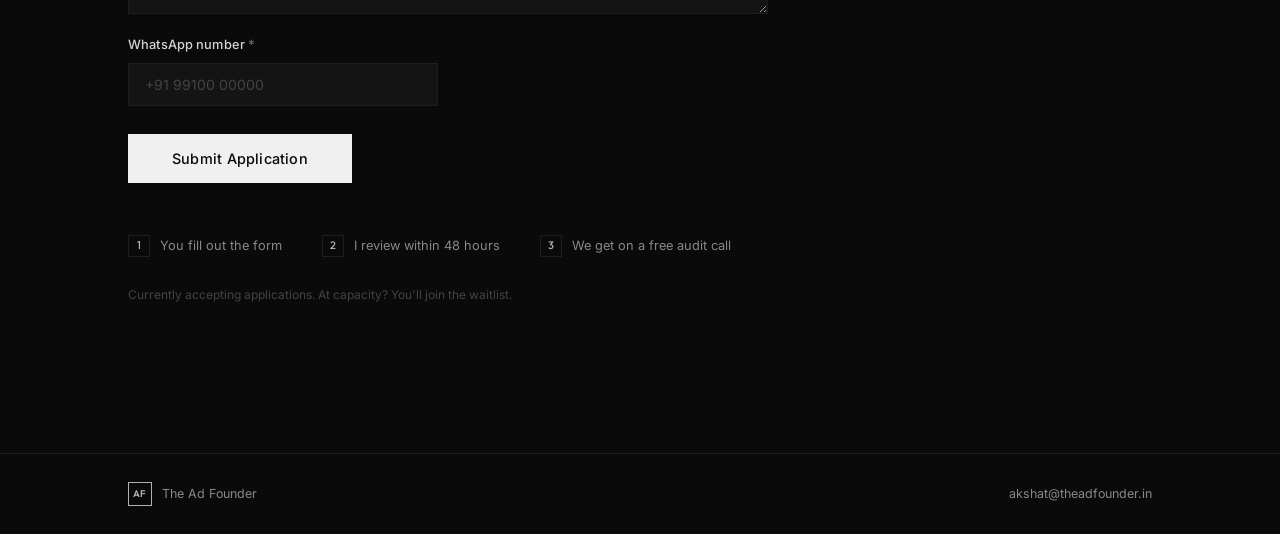
==== commit bd5bda26: "Sync local site: native form, Meta Pixel, Playbook page, tweet queue Brings GitHub back in line with" ====
--- a/index.html
+++ b/index.html
@@ -412,9 +412,7 @@
                 <span class="footer-brand">The Ad Founder</span>
             </div>
             <div class="footer-right">
-                <a href="mailto:akshatagl1@gmail.com">akshatagl1@gmail.com</a>
-                <span class="footer-divider">&middot;</span>
-                <a href="https://wa.me/919910093404">WhatsApp</a>
+                <a href="mailto:akshat@theadfounder.in">akshat@theadfounder.in</a>
             </div>
         </div>
     </footer>
